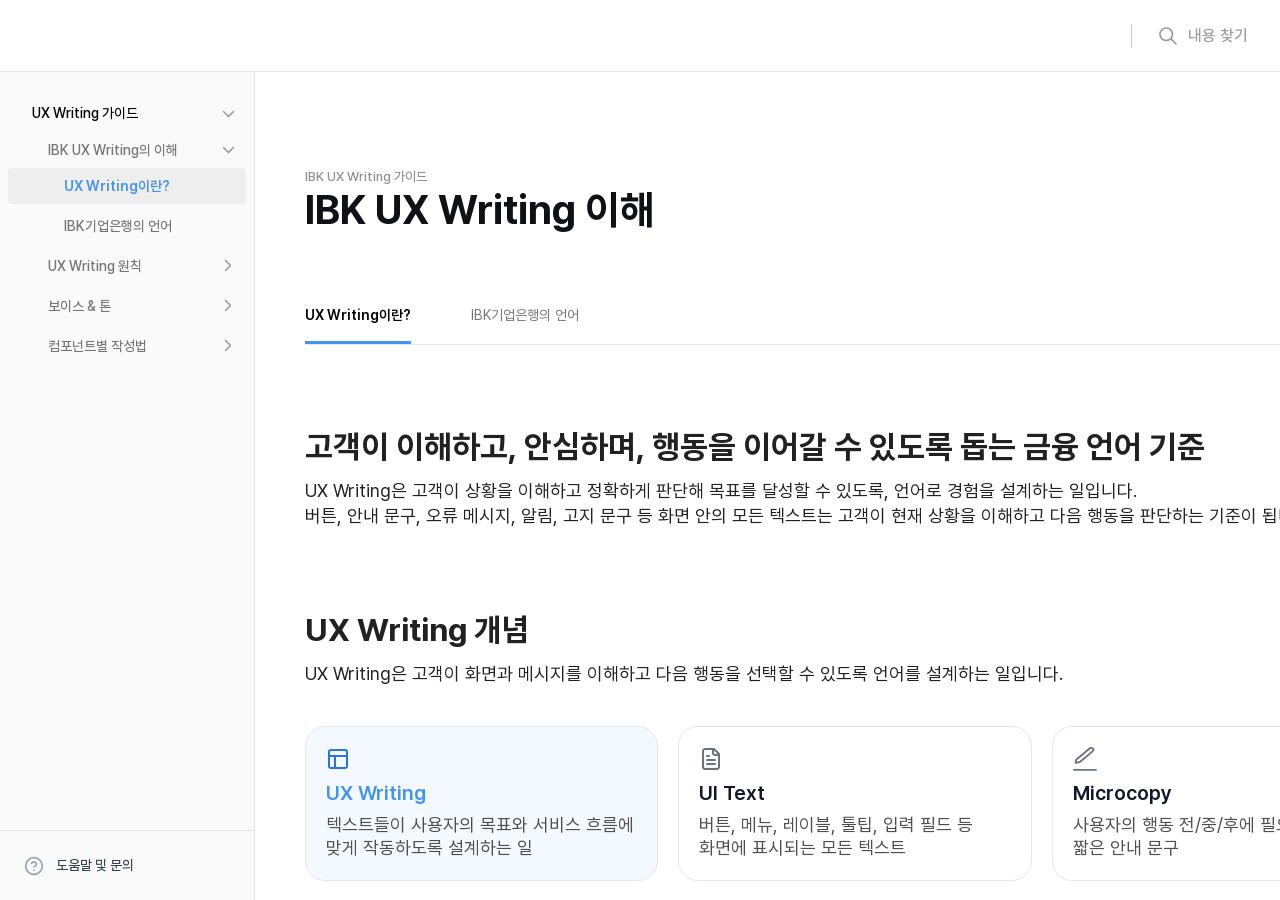
==== index.html @ 32c8128a "피드백 반영" ====
<!doctype html>
<html lang="ko">
  <head>
    <meta charset="UTF-8" />
    <meta name="viewport" content="width=device-width, initial-scale=1.0" />
    <title>IBK UX Writing 가이드 : IBK UX Writing 이해</title>
    <meta name="title" content="IBK UX Writing 가이드 : IBK UX Writing 이해" />
    <meta name="author" content="하이유엑스컨설팅(하이UX)" />
    <meta
      name="description"
      content="고객이 이해하고, 안심하며, 행동을 이어갈 수 있도록 돕는 금융 언어 기준"
    />
    <meta
      name="keyword"
      content="IBK, IBK기업은행, UX Writing, UX 라이팅, UX 컨설팅, 하이유엑스컨설팅, 하이UX컨설팅"
    />
    <meta name="format-detection" content="telephone=no" />
    <meta property="og:locale" content="ko_KR" />
    <meta property="og:type" content="website" />
    <meta property="og:author" content="하이유엑스컨설팅(하이UX)" />
    <meta
      property="og:title"
      content="IBK UX Writing 가이드 : IBK UX Writing 이해"
    />
    <meta
      property="og:site_name"
      content="IBK UX Writing 가이드 : IBK UX Writing 이해"
    />
    <meta
      property="og:description"
      content="고객이 이해하고, 안심하며, 행동을 이어갈 수 있도록 돕는 금융 언어 기준"
    />
    <meta name="twitter:card" content="summary" />
    <meta
      name="twitter:title"
      content="IBK UX Writing 가이드 : IBK UX Writing 이해"
    />
    <meta
      name="twitter:description"
      content="고객이 이해하고, 안심하며, 행동을 이어갈 수 있도록 돕는 금융 언어 기준"
    />
    <meta
      name="apple-mobile-web-app-title"
      content="IBK UX Writing 가이드 : IBK UX Writing 이해"
    />
    <meta
      name="application-name"
      content="IBK UX Writing 가이드 : IBK UX Writing 이해"
    />

    <link rel="stylesheet" type="text/css" href="./src/styles/css/style.css" />
  </head>
  <body>
    <div id="wrap" class="wrap">
      <!-- [HEADER] -->
      <header class="header">
        <div class="logo">
          <!-- <img src="./src/images/icon/logo.png" alt="IBK기업은행 로고" />  -->
        </div>
        <div class="search-box">
          <div class="input-box">
            <input type="text" />
          </div>
          <button type="button" class="search-btn">내용 찾기</button>
        </div>
      </header>
      <!-- // [HEADER] -->

      <!-- [CONTAINER] -->
      <main class="container">
        <!-- LNB -->
        <aside class="lnb" aria-label="사이트 내비게이션">
          <nav class="nav">
            <ul class="depth-1">
              <li class="on">
                <a href="#" class="ux-guide">UX Writing 가이드</a>
                <ul class="depth-2" style="display: block">
                  <li class="on">
                    <a href="./pages/concept.html" class="ux-concept"
                      >IBK UX Writing의 이해</a
                    >
                    <ul class="depth-3" style="display: block">
                      <li class="active">
                        <button
                          type="button"
                          data-tab-target="conceptPage_tabBtn_1"
                        >
                          UX Writing이란?
                        </button>
                      </li>
                      <li>
                        <button
                          type="button"
                          data-tab-target="conceptPage_tabBtn_2"
                        >
                          IBK기업은행의 언어
                        </button>
                      </li>
                    </ul>
                  </li>
                  <li>
                    <a href="./pages/rule.html" class="ux-rule"
                      >UX Writing 원칙</a
                    >
                    <ul class="depth-3">
                      <li>
                        <button
                          type="button"
                          data-tab-target="rulePage_tabBtn_1"
                        >
                          개요
                        </button>
                      </li>
                      <li>
                        <button
                          type="button"
                          data-tab-target="rulePage_tabBtn_2"
                        >
                          쉽게쓰기
                        </button>
                      </li>
                      <li>
                        <button
                          type="button"
                          data-tab-target="rulePage_tabBtn_3"
                        >
                          판단돕기
                        </button>
                      </li>
                      <li>
                        <button
                          type="button"
                          data-tab-target="rulePage_tabBtn_4"
                        >
                          안내하기
                        </button>
                      </li>
                      <li>
                        <button
                          type="button"
                          data-tab-target="rulePage_tabBtn_5"
                        >
                          맞춰 전달하기
                        </button>
                      </li>
                    </ul>
                  </li>
                  <li>
                    <a href="./pages/voice.html" class="voice">보이스 & 톤</a>
                    <ul class="depth-3">
                      <li>
                        <button
                          type="button"
                          data-tab-target="voicePage_tabBtn_1"
                        >
                          개요
                        </button>
                      </li>
                      <li>
                        <button
                          type="button"
                          data-tab-target="voicePage_tabBtn_2"
                        >
                          보이스
                        </button>
                      </li>
                      <li>
                        <button
                          type="button"
                          data-tab-target="voicePage_tabBtn_3"
                        >
                          톤
                        </button>
                      </li>
                      <li>
                        <button
                          type="button"
                          data-tab-target="voicePage_tabBtn_4"
                        >
                          톤 상세
                        </button>
                      </li>
                    </ul>
                  </li>
                  <li><a href="/" class="how-write">컴포넌트별 작성법</a></li>
                </ul>
              </li>
            </ul>
          </nav>
          <div class="help">
            <a href="/">도움말 및 문의</a>
          </div>
        </aside>
        <!-- // LNB -->
        <!-- CONTENTS -->
        <div class="content concept" aria-label="IBK UX Writing 이해 콘텐츠">
          <div class="page-title-box">
            <span class="sub-tit">IBK UX Writing 가이드</span>
            <h1 class="page-tit">IBK UX Writing 이해</h1>
          </div>
          <div class="page__tab">
            <div class="page__tab-list" role="tablist" aria-label="페이지 탭">
              <button
                type="button"
                class="tab-btn"
                role="tab"
                id="conceptPage_tabBtn_1"
                aria-controls="conceptPage_tabPanel_1"
                aria-selected="true"
              >
                UX Writing이란?
              </button>
              <button
                type="button"
                class="tab-btn"
                role="tab"
                id="conceptPage_tabBtn_2"
                aria-controls="conceptPage_tabPanel_2"
                aria-selected="false"
              >
                IBK기업은행의 언어
              </button>
            </div>
            <div class="page-tabs__cnt">
              <!-- TAB : IBK UX Writing 이해 -->
              <div
                class="page-tabs__panel"
                role="tabpanel"
                id="conceptPage_tabPanel_1"
                aria-labelledby="conceptPage_tabBtn_1"
                tabindex="0"
              >
                <div class="cnt-box">
                  <h2 class="cnt-tit">
                    고객이 이해하고, 안심하며, 행동을 이어갈 수 있도록 돕는 금융
                    언어 기준
                  </h2>
                  <p>
                    UX Writing은 고객이 상황을 이해하고 정확하게 판단해 목표를
                    달성할 수 있도록, 언어로 경험을 설계하는 일입니다. <br />
                    버튼, 안내 문구, 오류 메시지, 알림, 고지 문구 등 화면 안의
                    모든 텍스트는 고객이 현재 상황을 이해하고 다음 행동을
                    판단하는 기준이 됩니다.
                  </p>
                </div>
                <div class="cnt-box">
                  <h2 class="cnt-tit">UX Writing 개념</h2>
                  <p>
                    UX Writing은 고객이 화면과 메시지를 이해하고 다음 행동을
                    선택할 수 있도록 언어를 설계하는 일입니다.
                  </p>
                  <div class="concept__work">
                    <div class="grid border repeat-3 gap-20">
                      <div class="box ux">
                        <strong>UX Writing</strong>
                        <p>
                          텍스트들이 사용자의 목표와 서비스 흐름에 <br />맞게
                          작동하도록 설계하는 일
                        </p>
                      </div>
                      <div class="box ui">
                        <strong>UI Text</strong>
                        <p>
                          버튼, 메뉴, 레이블, 툴팁, 입력 필드 등 <br />화면에
                          표시되는 모든 텍스트
                        </p>
                      </div>
                      <div class="box micro">
                        <strong>Microcopy</strong>
                        <p>
                          사용자의 행동 전/중/후에 필요한 <br />짧은 안내 문구
                        </p>
                      </div>
                    </div>
                  </div>
                </div>
                <div class="cnt-box">
                  <h2 class="cnt-tit">해석과 행동을 바꾸는 문구</h2>
                  <p>
                    UX Writing은 사용자의 신뢰와 행동 결정, 만족도와 오류 경험에
                    영향을 미칩니다[1].
                  </p>
                  <div class="concept__effect">
                    <div class="grid repeat-4 gap-20">
                      <div class="box">
                        <strong>정보 확인</strong>
                        <p>필요한 정보가 먼저 보이는가</p>
                      </div>
                      <div class="box">
                        <strong>상황 이해</strong>
                        <p>현재 상황을 인지할 수 있는가</p>
                      </div>
                      <div class="box">
                        <strong>진행 판단</strong>
                        <p>이대로 진행해도 괜찮은가</p>
                      </div>
                      <div class="box">
                        <strong>행동 선택</strong>
                        <p>다음에 무엇을 해야 하는가</p>
                      </div>
                    </div>
                  </div>
                </div>
                <div class="cnt-box">
                  <h3 class="cnt-sub-tit">
                    전문 금융용어를 생활 용어로 변경해 사용자의 읽기 부담을 줄인
                    사례 [2]
                  </h3>
                  <div class="concept__case nt-1">
                    <div class="grid repeat-2">
                      <div class="box before">
                        <span>기존 문구</span>
                        <img
                          src="./src/images/img/concept_case_1-1.png"
                          alt="연금 솔루션의 목표를 선택해 주세요."
                        />
                      </div>
                      <div class="box after">
                        <span>개선 문구</span>
                        <img
                          src="./src/images/img/concept_case_1-2.png"
                          alt="연금 계좌로 어떤 목표를 준비하고 계신가요?"
                        />
                      </div>
                    </div>
                    <strong>
                      전문 금융용어에서 고객 중심의 생활 언어로 변경해 <br />
                      고객들의 읽기 부담을 줄임
                    </strong>
                    <p>*Raiffeisen 은행, 오스트리아</p>
                  </div>
                </div>
                <div class="cnt-box">
                  <h3 class="cnt-sub-tit">
                    소상공인 계좌개설 플로우 문구 개선 사례 [3]
                  </h3>
                  <div class="concept__case nt-2">
                    <div class="grid repeat-2">
                      <div class="box before">
                        <span>기존 문구</span>
                        <img
                          src="./src/images/img/concept_case_2-1.png"
                          alt="수익적 소유자를 추가하세요."
                        />
                      </div>
                      <div class="box after">
                        <span>개선 문구</span>
                        <img
                          src="./src/images/img/concept_case_2-2.png"
                          alt=" 사업의 다른 소유자 정보를 입력해 주세요."
                        />
                      </div>
                    </div>
                    <strong>
                      내부자 중심의 법률 용어를 고객 맥락의 설명형 문구로 개선해
                      <br />
                      이탈 지점을 해결하고, 계좌 개설 완료율 증가
                    </strong>
                    <p>*Capital One 은행, 미국</p>
                  </div>
                </div>
                <div class="cnt-box">
                  <h2 class="cnt-tit">좋은 UX Writing의 핵심 요소</h2>
                  <div class="concept__core">
                    <div class="grid repeat-2 gap-24 border">
                      <div class="box">
                        <strong>핵심 정보 우선</strong>
                        <p>
                          사용자가 오해 없이 이해할 수 있는 <br />
                          정보를 먼저 제공합니다. [3]
                        </p>
                      </div>
                      <div class="box">
                        <strong>고객 과업 중심</strong>
                        <p>
                          지금 무엇을 해야 하는지, 왜 해야 하는지, 다음에 <br />
                          어떤 일이 일어나는지 이해하도록 돕습니다[6].
                        </p>
                      </div>
                      <div class="box">
                        <strong>간결한 정보 구조</strong>
                        <p>
                          사용자가 빠르게 읽고 필요한 정보를 찾을 수 있도록
                          <br />
                          문장과 구조를 간결하게 정리합니다[5].
                        </p>
                      </div>
                      <div class="box">
                        <strong>일관된 기준으로 운영</strong>
                        <p>
                          같은 의미는 같은 표현으로 쓰고, 서비스 전반에서 <br />
                          동일한 용어와 문장 패턴을 유지합니다[7].
                        </p>
                      </div>
                    </div>
                  </div>
                </div>
                <div class="cnt-box">
                  <h2 class="cnt-tit">
                    디지털 금융 서비스에 UX Writing이 필요한 이유
                  </h2>
                  <div class="concept__why">
                    <div class="grid repeat-2 gap-24 border">
                      <div class="box nt-1">
                        <strong>고객 신뢰 강화</strong>
                        <p>
                          금액, 조건, 제한, 결과를 오해 없이 전달해 <br />
                          금융 거래의 불안을 줄입니다.
                        </p>
                      </div>
                      <div class="box nt-2">
                        <strong>서비스 일관성 확보</strong>
                        <p>
                          앱, 웹, 알림톡, SMS/LMS 등 채널이 달라도 <br />
                          같은 기준으로 안내합니다.
                        </p>
                      </div>
                      <div class="box nt-3">
                        <strong>실무 적용성 향상</strong>
                        <p>
                          기획자, 디자이너, 검수자가 같은 기준으로 <br />
                          문구를 작성하고 판단할 수 있게 합니다.
                        </p>
                      </div>
                      <div class="box nt-4">
                        <strong>운영 효율 개선</strong>
                        <p>
                          예문, 용어집, 체크리스트를 통해 <br />
                          반복되는 문구 작성과 검수 시간을 줄입니다.
                        </p>
                      </div>
                    </div>
                  </div>
                </div>
                <div class="cnt-box">
                  <h2 class="cnt-tit">
                    좋은 UX Writing을 위한 4가지 공통 작성 기준
                  </h2>
                  <div class="concept__standard">
                    <div class="common-table">
                      <table>
                        <colgroup>
                          <col style="width: 200px" />
                        </colgroup>
                        <thead>
                          <tr>
                            <th>작성 기준</th>
                            <th>내용</th>
                          </tr>
                        </thead>
                        <tbody>
                          <tr>
                            <td>
                              정확하게
                              <span>Clear</span>
                            </td>
                            <td>
                              <p>
                                사용자가 오해 없이 이해할 수 있도록 필요한
                                정보를 정확하게 제공하고, 핵심 내용을 먼저
                                안내합니다.
                              </p>
                              <div class="grid repeat-2">
                                <div class="box cnt-q">
                                  <p>점검 질문</p>
                                  <span
                                    >이 문구를 처음 보는 고객도 오해 없이 이해할
                                    수 있나요?</span
                                  >
                                </div>
                                <div class="box cnt-a">
                                  <p>확인 기준</p>
                                  <span
                                    >핵심 정보(금액·기한·조건)가 앞에 있는지,
                                    용어가 고객 언어인지 확인</span
                                  >
                                </div>
                              </div>
                            </td>
                          </tr>
                          <tr>
                            <td>
                              간결하게
                              <span>Concise</span>
                            </td>
                            <td>
                              <p>핵심만 남기고, 불필요한 말은 제거합니다.</p>
                              <div class="grid repeat-2">
                                <div class="box cnt-q">
                                  <p>점검 질문</p>
                                  <span
                                    >불필요한 수식어나 중복 표현 없이 핵심만
                                    담겨 있나요?</span
                                  >
                                </div>
                                <div class="box cnt-a">
                                  <p>확인 기준</p>
                                  <span
                                    >문장을 반으로 줄여도 의미가 유지되는지, 한
                                    문장에 한 가지 정보만 있는지 확인</span
                                  >
                                </div>
                              </div>
                            </td>
                          </tr>
                          <tr>
                            <td>
                              일관되게
                              <span>Consistent</span>
                            </td>
                            <td>
                              <p>
                                같은 의미는 같은 표현으로 표기해 서비스 전체에서
                                동일한 기준과 언어를 사용합니다.
                              </p>
                              <div class="grid repeat-2">
                                <div class="box cnt-q">
                                  <p>점검 질문</p>
                                  <span
                                    >다른 화면에서 같은 개념을 다른 단어로
                                    표현하고 있지는 않나요?</span
                                  >
                                </div>
                                <div class="box cnt-a">
                                  <p>확인 기준</p>
                                  <span
                                    >버튼명, 메뉴명, 상태명이 가이드 용어집과
                                    일치하는지, 종결어미가 통일되었는지
                                    확인</span
                                  >
                                </div>
                              </div>
                            </td>
                          </tr>
                          <tr>
                            <td>
                              사용자 친화적으로
                              <span>User-friendly</span>
                            </td>
                            <td>
                              <p>
                                전문 용어 대신 고객의 언어를 사용해, 어렵고 낯선
                                표현을 쉽고 익숙하게 바꿉니다.
                              </p>
                              <div class="grid repeat-2">
                                <div class="box cnt-q">
                                  <p>점검 질문</p>
                                  <span
                                    >금융 전문용어를 고객이 일상에서 쓰는 말로
                                    바꿀 수 있나요?</span
                                  >
                                </div>
                                <div class="box cnt-a">
                                  <p>확인 기준</p>
                                  <span
                                    >전문용어·법적 표현에 쉬운 풀이가
                                    병기되었는지, 고객 입장의 언어인지
                                    확인</span
                                  >
                                </div>
                              </div>
                            </td>
                          </tr>
                        </tbody>
                      </table>
                    </div>
                  </div>
                </div>

                <div class="reference-box">
                  <ol>
                    <li>
                      [1] Tversky, A., & Kahneman, D. (1981). The framing of
                      decisions and the psychology of choice. Science,
                      211(4481), 453–458.
                      <a
                        href="https://doi.org/10.1126/science.7455683"
                        target="_blank"
                        >https://doi.org/10.1126/science.7455683</a
                      >
                    </li>
                    <li>
                      [2] Pieracci, C. (2021, November 4). UX writing at work –
                      a case study. Liip.
                      <a
                        href="https://www.liip.ch/en/blog/ux-writing-at-work-a-case-study"
                        target="_blank"
                        >https://www.liip.ch/en/blog/ux-writing-at-work-a-case-study</a
                      >
                    </li>
                    <li>
                      [3] Walsh, S. Z. (2016, November). Design the
                      conversation: A case study on making a digital banking
                      experience clear and human [Slide deck]. SlideShare.
                      <a
                        href="https:/www.slideshare.net/slideshow/design-the-conversation-a-case-study-on-making-digital-banking-clear-and-human/68270533"
                        target="_blank"
                        >https:/www.slideshare.net/slideshow/design-the-conversation-a-case-study-on-making-digital-banking-clear-and-human/68270533</a
                      >
                    </li>
                    <li>
                      [4] U.S. Securities and Exchange Commission. (1998). A
                      plain English handbook: How to create clear SEC disclosure
                      documents. Office of Investor Education and Assistance.
                      <a
                        href="https://www.sec.gov/pdf/handbook.pdf"
                        target="_blank"
                        >https://www.sec.gov/pdf/handbook.pdf</a
                      >
                    </li>
                    <li>
                      [5] Nielsen, J. (2006, April 16). F-shaped pattern for
                      reading web content. Nielsen Norman Group.
                      <a
                        href="https://www.nngroup.com/articles/f-shaped-pattern-reading-web-content-discovered/"
                        target="_blank"
                        >https://www.nngroup.com/articles/f-shaped-pattern-reading-web-content-discovered/</a
                      >
                    </li>
                    <li>
                      [6] Nielsen, J. (1994, April 24). 10 usability heuristics
                      for user interface design. Nielsen Norman Group.
                      <a
                        href="https://www.nngroup.com/articles/ten-usability-heuristics/"
                        target="_blank"
                        >https://www.nngroup.com/articles/ten-usability-heuristics/</a
                      >
                    </li>
                    <li>
                      [7] Shneiderman, B., Plaisant, C., Cohen, M., Jacobs, S.,
                      Elmqvist, N., & Diakopoulos, N. (2016). Designing the user
                      interface: Strategies for effective human-computer
                      interaction (6th ed.). Pearson.
                    </li>
                  </ol>
                </div>
              </div>
              <!-- // TAB : IBK UX Writing 이해 -->
              <!-- TAB : IBK기업은행의 언어 -->
              <div
                class="page-tabs__panel"
                role="tabpanel"
                id="conceptPage_tabPanel_2"
                aria-labelledby="conceptPage_tabBtn_2"
                tabindex="-1"
                hidden
              >
                <div class="cnt-box">
                  <h2 class="cnt-tit">
                    IBK기업은행의 핵심가치와 UX 철학을 담아 <br />
                    고객의 금융 행동을 책임감 있게 돕는 언어
                  </h2>
                  <p class="mt-16">
                    IBK기업은행의 UX Writing은 ‘고객과 함께’라는 핵심가치와
                    신뢰, 책임의 가치를 고객의 디지털 금융 경험 속에 구현하는
                    원칙입니다. <br />
                    고객에게 익숙한 사용 흐름은 존중하고, 복잡한 금융 정보는
                    정확하고 이해하기 쉽게 정리하며, 예측 가능한 안내를
                    제공합니다.
                    <br /><br />
                    IBK기업은행의 언어는 고객이
                    <b
                      >금융 정보를 쉽게 이해하고, 상황에 맞게 판단하며, 다음
                      행동을 명확히 알 수 있도록 돕는</b
                    >
                    기준이 되어야 합니다.
                  </p>
                  <div class="concept__ibk-visual">
                    <div class="img">
                      <img
                        src="./src/images/img/concept_visual.png"
                        alt="IBK기업은행 UX Writing"
                      />
                    </div>
                    <div class="table">
                      <table>
                        <colgroup>
                          <col style="width: 235px" />
                        </colgroup>
                        <tbody>
                          <tr>
                            <th>쉽게 이해되는 금융 정보</th>
                            <td>
                              <strong
                                >금융 정보를 고객이 이해할 수 있는 형태로
                                바꿉니다.</strong
                              >
                              <p>
                                내부 용어와 업무 기준을 그대로 전달하지 않고,
                                고객의 실제 이용 흐름에 맞춰 이해하기 쉽게
                                정리합니다.
                              </p>
                            </td>
                          </tr>
                          <tr>
                            <th>상황에 맞는 판단 지원</th>
                            <td>
                              <strong
                                >고객이 자신의 상황에 맞게 판단할 수 있도록
                                돕습니다.</strong
                              >
                              <p>
                                고객의 상황과 과업의 중요도에 따라 필요한 정보를
                                먼저 제공하고, 고객에게 미치는 영향을 분명히
                                제공해 판단을 돕습니다.
                              </p>
                            </td>
                          </tr>
                          <tr>
                            <th>명확한 다음 행동 안내</th>
                            <td>
                              <strong
                                >고객이 다음에 무엇을 해야 하는지 바로 알 수
                                있게 합니다.</strong
                              >
                              <p>
                                현재 상태, 처리 결과, 다음 행동을 명확히
                                안내합니다. 오류 상황에서도 고객이 과업을 이어갈
                                수 있도록 이유와 대안을 함께 제시합니다.
                              </p>
                            </td>
                          </tr>
                        </tbody>
                      </table>
                    </div>
                  </div>
                </div>
                <div class="cnt-box">
                  <h2 class="cnt-tit">IBK UX Writing 기준 체계</h2>
                  <p>
                    IBK 브랜드 가치와 운영 및 현황 데이터를 종합해 사용 경험을
                    분석하고 IBK UX 철학에 기반해 Writing 원칙, 보이스, 톤을
                    도출했습니다.
                  </p>
                  <div class="concept__ibk-system">
                    <div class="circle">
                      <div class="box">
                        <strong>혁신</strong>
                        <p>새로운 가치와 경험</p>
                      </div>
                      <div class="box">
                        <strong>존중</strong>
                        <p>기존 사용성 존중</p>
                      </div>
                      <div class="box">
                        <strong>신뢰</strong>
                        <p>믿을 수 있는 경험</p>
                      </div>
                      <div class="box">
                        <strong>고객중심</strong>
                        <p>고객 요구 우선</p>
                      </div>
                      <div class="box">
                        <strong>일관성</strong>
                        <p>예측 가능한 경험</p>
                      </div>
                    </div>
                    <div class="blue-num-list">
                      <ol>
                        <li>
                          <strong>혁신</strong>
                          <p>
                            고객의 언어 습관 변화와 사회문화 트렌드를 기반으로
                            최적화된 언어 가이드를 제공합니다.
                          </p>
                        </li>
                        <li>
                          <strong>존중</strong>
                          <p>
                            기존 사용 흐름과 용어를 무리하게 바꾸지 않고, 필요한
                            부분만 명확하게 개선합니다.
                          </p>
                        </li>
                        <li>
                          <strong>신뢰</strong>
                          <p>
                            조건, 결과, 유의사항을 정확하게 전달해 금융 업무의
                            불안을 줄이고 믿을 수 있는 서비스를 제공합니다.
                          </p>
                        </li>
                        <li>
                          <strong>고객중심</strong>
                          <p>
                            내부 기준보다 고객의 입장에 맞춰 과업과 이해 순서를
                            고려해 핵심 정보를 먼저 배치합니다.
                          </p>
                        </li>
                        <li>
                          <strong>일관성</strong>
                          <p>
                            같은 의미는 같은 표현으로 쓰고, 화면과 채널이 달라도
                            동일한 구조로 안내하여 일관적이고 안정적인 경험을
                            제공합니다.
                          </p>
                        </li>
                      </ol>
                    </div>
                  </div>
                </div>
                <div class="cnt-box">
                  <h2 class="cnt-tit">고객 경험 기반의 원칙 세분화</h2>
                  <p>
                    고객이 금융 서비스를 이용할 때 겪는 이해, 판단, 행동, 맥락의
                    흐름을 기준으로 UX Writing 원칙을 4가지로 정리했습니다.
                  </p>
                  <div class="concept__ibk-rule">
                    <div class="grid repeat-4 gap-16">
                      <div class="box">
                        <div class="top">
                          <h3>01 이해</h3>
                          <p>
                            어려운 금융 정보는 쉽게, 같은 의미는 일관되게
                            전달합니다.
                          </p>
                        </div>
                        <div class="bottom">
                          <strong class="step-tit">
                            <span>원칙1.</span>
                            쉽고 일관되게 쓰기
                          </strong>
                          <div class="voicetone">
                            <div class="voice">
                              <span>보이스</span>
                              <div class="flex-row">
                                <p>책임있는</p>
                              </div>
                            </div>
                            <div class="tone">
                              <span>톤</span>
                              <div class="flex-row">
                                <p>믿음직한</p>
                                <p>유용한</p>
                              </div>
                            </div>
                          </div>
                        </div>
                      </div>
                      <div class="box">
                        <div class="top">
                          <h3>02 판단</h3>
                          <p>
                            선택에 필요한 조건과 영향을 먼저 확인해야 합니다.
                          </p>
                        </div>
                        <div class="bottom">
                          <strong class="step-tit">
                            <span>원칙2.</span>
                            판단을 돕는 정보 제공하기
                          </strong>
                          <div class="voicetone">
                            <div class="voice">
                              <span>보이스</span>
                              <div class="flex-row">
                                <p>책임있는</p>
                                <p>함께하는</p>
                              </div>
                            </div>
                            <div class="tone">
                              <span>톤</span>
                              <div class="flex-row">
                                <p>믿음직한</p>
                                <p>유용한</p>
                              </div>
                            </div>
                          </div>
                        </div>
                      </div>
                      <div class="box">
                        <div class="top">
                          <h3>03 행동</h3>
                          <p>
                            현재 상태와 문제를 파악하고, 다음 행동으로 이어가게
                            합니다.
                          </p>
                        </div>
                        <div class="bottom">
                          <strong class="step-tit">
                            <span>원칙3.</span>
                            명확히 안내하기
                          </strong>
                          <div class="voicetone">
                            <div class="voice">
                              <span>보이스</span>
                              <div class="flex-row">
                                <p>함께하는</p>
                                <p>배려하는</p>
                              </div>
                            </div>
                            <div class="tone">
                              <span>톤</span>
                              <div class="flex-row">
                                <p>명료한</p>
                                <p>친절한</p>
                                <p>믿음직한</p>
                              </div>
                            </div>
                          </div>
                        </div>
                      </div>
                      <div class="box">
                        <div class="top">
                          <h3>04 맥락</h3>
                          <p>고객과 상황에 맞게 정보량과 표현을 조절합니다.</p>
                        </div>
                        <div class="bottom">
                          <strong class="step-tit">
                            <span>원칙4.</span>
                            상황에 맞게 전달하기
                          </strong>
                          <div class="voicetone">
                            <div class="voice">
                              <span>보이스</span>
                              <div class="flex-row">
                                <p>책임있는</p>
                                <p>함께하는</p>
                              </div>
                            </div>
                            <div class="tone">
                              <span>톤</span>
                              <div class="flex-row">
                                <p>명료한</p>
                                <p>유용한</p>
                              </div>
                            </div>
                          </div>
                        </div>
                      </div>
                    </div>
                  </div>
                </div>
              </div>
              <!-- // TAB : IBK기업은행의 언어 -->
            </div>
          </div>
        </div>
        <!-- // CONTENTS -->
      </main>
      <!-- // [CONTAINER] -->
    </div>

    <script src="./src/js/main.js"></script>
  </body>
</html>
---- src/styles/css/style.css ----
.m--20 {
  margin: -20px !important;
}

.ml--20 {
  margin-left: -20px !important;
}

.mr--20 {
  margin-right: -20px !important;
}

.mt--20 {
  margin-top: -20px !important;
}

.mb--20 {
  margin-bottom: -20px !important;
}

.p--20 {
  padding: -20px;
}

.pl--20 {
  padding-left: -20px !important;
}

.pr--20 {
  padding-right: -20px !important;
}

.pt--20 {
  padding-top: -20px !important;
}

.gap--20 {
  gap: -20px !important;
}

.m-0 {
  margin: 0px !important;
}

.ml-0 {
  margin-left: 0px !important;
}

.mr-0 {
  margin-right: 0px !important;
}

.mt-0 {
  margin-top: 0px !important;
}

.mb-0 {
  margin-bottom: 0px !important;
}

.p-0 {
  padding: 0px;
}

.pl-0 {
  padding-left: 0px !important;
}

.pr-0 {
  padding-right: 0px !important;
}

.pt-0 {
  padding-top: 0px !important;
}

.gap-0 {
  gap: 0px !important;
}

.m-4 {
  margin: 4px !important;
}

.ml-4 {
  margin-left: 4px !important;
}

.mr-4 {
  margin-right: 4px !important;
}

.mt-4 {
  margin-top: 4px !important;
}

.mb-4 {
  margin-bottom: 4px !important;
}

.p-4 {
  padding: 4px;
}

.pl-4 {
  padding-left: 4px !important;
}

.pr-4 {
  padding-right: 4px !important;
}

.pt-4 {
  padding-top: 4px !important;
}

.gap-4 {
  gap: 4px !important;
}

.m-8 {
  margin: 8px !important;
}

.ml-8 {
  margin-left: 8px !important;
}

.mr-8 {
  margin-right: 8px !important;
}

.mt-8 {
  margin-top: 8px !important;
}

.mb-8 {
  margin-bottom: 8px !important;
}

.p-8 {
  padding: 8px;
}

.pl-8 {
  padding-left: 8px !important;
}

.pr-8 {
  padding-right: 8px !important;
}

.pt-8 {
  padding-top: 8px !important;
}

.gap-8 {
  gap: 8px !important;
}

.m-12 {
  margin: 12px !important;
}

.ml-12 {
  margin-left: 12px !important;
}

.mr-12 {
  margin-right: 12px !important;
}

.mt-12 {
  margin-top: 12px !important;
}

.mb-12 {
  margin-bottom: 12px !important;
}

.p-12 {
  padding: 12px;
}

.pl-12 {
  padding-left: 12px !important;
}

.pr-12 {
  padding-right: 12px !important;
}

.pt-12 {
  padding-top: 12px !important;
}

.gap-12 {
  gap: 12px !important;
}

.m-16 {
  margin: 16px !important;
}

.ml-16 {
  margin-left: 16px !important;
}

.mr-16 {
  margin-right: 16px !important;
}

.mt-16 {
  margin-top: 16px !important;
}

.mb-16 {
  margin-bottom: 16px !important;
}

.p-16 {
  padding: 16px;
}

.pl-16 {
  padding-left: 16px !important;
}

.pr-16 {
  padding-right: 16px !important;
}

.pt-16 {
  padding-top: 16px !important;
}

.gap-16 {
  gap: 16px !important;
}

.m-20 {
  margin: 20px !important;
}

.ml-20 {
  margin-left: 20px !important;
}

.mr-20 {
  margin-right: 20px !important;
}

.mt-20 {
  margin-top: 20px !important;
}

.mb-20 {
  margin-bottom: 20px !important;
}

.p-20 {
  padding: 20px;
}

.pl-20 {
  padding-left: 20px !important;
}

.pr-20 {
  padding-right: 20px !important;
}

.pt-20 {
  padding-top: 20px !important;
}

.gap-20 {
  gap: 20px !important;
}

.m-24 {
  margin: 24px !important;
}

.ml-24 {
  margin-left: 24px !important;
}

.mr-24 {
  margin-right: 24px !important;
}

.mt-24 {
  margin-top: 24px !important;
}

.mb-24 {
  margin-bottom: 24px !important;
}

.p-24 {
  padding: 24px;
}

.pl-24 {
  padding-left: 24px !important;
}

.pr-24 {
  padding-right: 24px !important;
}

.pt-24 {
  padding-top: 24px !important;
}

.gap-24 {
  gap: 24px !important;
}

.m-28 {
  margin: 28px !important;
}

.ml-28 {
  margin-left: 28px !important;
}

.mr-28 {
  margin-right: 28px !important;
}

.mt-28 {
  margin-top: 28px !important;
}

.mb-28 {
  margin-bottom: 28px !important;
}

.p-28 {
  padding: 28px;
}

.pl-28 {
  padding-left: 28px !important;
}

.pr-28 {
  padding-right: 28px !important;
}

.pt-28 {
  padding-top: 28px !important;
}

.gap-28 {
  gap: 28px !important;
}

.m-32 {
  margin: 32px !important;
}

.ml-32 {
  margin-left: 32px !important;
}

.mr-32 {
  margin-right: 32px !important;
}

.mt-32 {
  margin-top: 32px !important;
}

.mb-32 {
  margin-bottom: 32px !important;
}

.p-32 {
  padding: 32px;
}

.pl-32 {
  padding-left: 32px !important;
}

.pr-32 {
  padding-right: 32px !important;
}

.pt-32 {
  padding-top: 32px !important;
}

.gap-32 {
  gap: 32px !important;
}

.m-36 {
  margin: 36px !important;
}

.ml-36 {
  margin-left: 36px !important;
}

.mr-36 {
  margin-right: 36px !important;
}

.mt-36 {
  margin-top: 36px !important;
}

.mb-36 {
  margin-bottom: 36px !important;
}

.p-36 {
  padding: 36px;
}

.pl-36 {
  padding-left: 36px !important;
}

.pr-36 {
  padding-right: 36px !important;
}

.pt-36 {
  padding-top: 36px !important;
}

.gap-36 {
  gap: 36px !important;
}

.m-40 {
  margin: 40px !important;
}

.ml-40 {
  margin-left: 40px !important;
}

.mr-40 {
  margin-right: 40px !important;
}

.mt-40 {
  margin-top: 40px !important;
}

.mb-40 {
  margin-bottom: 40px !important;
}

.p-40 {
  padding: 40px;
}

.pl-40 {
  padding-left: 40px !important;
}

.pr-40 {
  padding-right: 40px !important;
}

.pt-40 {
  padding-top: 40px !important;
}

.gap-40 {
  gap: 40px !important;
}

.m-44 {
  margin: 44px !important;
}

.ml-44 {
  margin-left: 44px !important;
}

.mr-44 {
  margin-right: 44px !important;
}

.mt-44 {
  margin-top: 44px !important;
}

.mb-44 {
  margin-bottom: 44px !important;
}

.p-44 {
  padding: 44px;
}

.pl-44 {
  padding-left: 44px !important;
}

.pr-44 {
  padding-right: 44px !important;
}

.pt-44 {
  padding-top: 44px !important;
}

.gap-44 {
  gap: 44px !important;
}

.m-48 {
  margin: 48px !important;
}

.ml-48 {
  margin-left: 48px !important;
}

.mr-48 {
  margin-right: 48px !important;
}

.mt-48 {
  margin-top: 48px !important;
}

.mb-48 {
  margin-bottom: 48px !important;
}

.p-48 {
  padding: 48px;
}

.pl-48 {
  padding-left: 48px !important;
}

.pr-48 {
  padding-right: 48px !important;
}

.pt-48 {
  padding-top: 48px !important;
}

.gap-48 {
  gap: 48px !important;
}

.m-52 {
  margin: 52px !important;
}

.ml-52 {
  margin-left: 52px !important;
}

.mr-52 {
  margin-right: 52px !important;
}

.mt-52 {
  margin-top: 52px !important;
}

.mb-52 {
  margin-bottom: 52px !important;
}

.p-52 {
  padding: 52px;
}

.pl-52 {
  padding-left: 52px !important;
}

.pr-52 {
  padding-right: 52px !important;
}

.pt-52 {
  padding-top: 52px !important;
}

.gap-52 {
  gap: 52px !important;
}

.m-56 {
  margin: 56px !important;
}

.ml-56 {
  margin-left: 56px !important;
}

.mr-56 {
  margin-right: 56px !important;
}

.mt-56 {
  margin-top: 56px !important;
}

.mb-56 {
  margin-bottom: 56px !important;
}

.p-56 {
  padding: 56px;
}

.pl-56 {
  padding-left: 56px !important;
}

.pr-56 {
  padding-right: 56px !important;
}

.pt-56 {
  padding-top: 56px !important;
}

.gap-56 {
  gap: 56px !important;
}

.m-60 {
  margin: 60px !important;
}

.ml-60 {
  margin-left: 60px !important;
}

.mr-60 {
  margin-right: 60px !important;
}

.mt-60 {
  margin-top: 60px !important;
}

.mb-60 {
  margin-bottom: 60px !important;
}

.p-60 {
  padding: 60px;
}

.pl-60 {
  padding-left: 60px !important;
}

.pr-60 {
  padding-right: 60px !important;
}

.pt-60 {
  padding-top: 60px !important;
}

.gap-60 {
  gap: 60px !important;
}

.m-80 {
  margin: 80px !important;
}

.ml-80 {
  margin-left: 80px !important;
}

.mr-80 {
  margin-right: 80px !important;
}

.mt-80 {
  margin-top: 80px !important;
}

.mb-80 {
  margin-bottom: 80px !important;
}

.p-80 {
  padding: 80px;
}

.pl-80 {
  padding-left: 80px !important;
}

.pr-80 {
  padding-right: 80px !important;
}

.pt-80 {
  padding-top: 80px !important;
}

.gap-80 {
  gap: 80px !important;
}

.m-100 {
  margin: 100px !important;
}

.ml-100 {
  margin-left: 100px !important;
}

.mr-100 {
  margin-right: 100px !important;
}

.mt-100 {
  margin-top: 100px !important;
}

.mb-100 {
  margin-bottom: 100px !important;
}

.p-100 {
  padding: 100px;
}

.pl-100 {
  padding-left: 100px !important;
}

.pr-100 {
  padding-right: 100px !important;
}

.pt-100 {
  padding-top: 100px !important;
}

.gap-100 {
  gap: 100px !important;
}

.m-120 {
  margin: 120px !important;
}

.ml-120 {
  margin-left: 120px !important;
}

.mr-120 {
  margin-right: 120px !important;
}

.mt-120 {
  margin-top: 120px !important;
}

.mb-120 {
  margin-bottom: 120px !important;
}

.p-120 {
  padding: 120px;
}

.pl-120 {
  padding-left: 120px !important;
}

.pr-120 {
  padding-right: 120px !important;
}

.pt-120 {
  padding-top: 120px !important;
}

.gap-120 {
  gap: 120px !important;
}

@font-face {
  font-family: "Pretendard";
  src: url("../../fonts/Pretendard-Thin.woff2") format("woff2"), url("../../fonts/Pretendard-Thin.woff") format("woff");
  font-weight: 100;
  font-display: swap;
}
@font-face {
  font-family: "Pretendard";
  src: url("../../fonts/Pretendard-ExtraLight.woff2") format("woff2"), url("../../fonts/Pretendard-ExtraLight.woff") format("woff");
  font-weight: 200;
  font-display: swap;
}
@font-face {
  font-family: "Pretendard";
  src: url("../../fonts/Pretendard-Light.woff2") format("woff2"), url("../../fonts/Pretendard-Light.woff") format("woff");
  font-weight: 300;
  font-display: swap;
}
@font-face {
  font-family: "Pretendard";
  src: url("../../fonts/Pretendard-Regular.woff2") format("woff2"), url("../../fonts/Pretendard-Regular.woff") format("woff");
  font-weight: 400;
  font-display: swap;
}
@font-face {
  font-family: "Pretendard";
  src: url("../../fonts/Pretendard-Medium.woff2") format("woff2"), url("../../fonts/Pretendard-Medium.woff") format("woff");
  font-weight: 500;
  font-display: swap;
}
@font-face {
  font-family: "Pretendard";
  src: url("../../fonts/Pretendard-SemiBold.woff2") format("woff2"), url("../../fonts/Pretendard-SemiBold.woff") format("woff");
  font-weight: 600;
  font-display: swap;
}
@font-face {
  font-family: "Pretendard";
  src: url("../../fonts/Pretendard-Bold.woff2") format("woff2"), url("../../fonts/Pretendard-Bold.woff") format("woff");
  font-weight: 700;
  font-display: swap;
}
@font-face {
  font-family: "Pretendard";
  src: url("../../fonts/Pretendard-ExtraBold.woff2") format("woff2"), url("../../fonts/Pretendard-ExtraBold.woff") format("woff");
  font-weight: 800;
  font-display: swap;
}
@font-face {
  font-family: "Pretendard";
  src: url("../../fonts/Pretendard-Black.woff2") format("woff2"), url("../../fonts/Pretendard-Black.woff") format("woff");
  font-weight: 900;
  font-display: swap;
}
@font-face {
  font-family: "Inter";
  src: url("../../fonts/Inter_18pt-Bold.ttf") format("truetype");
  font-weight: 700;
  font-display: swap;
}
.flex-row {
  display: flex;
  flex-direction: row;
  align-items: center;
  justify-content: flex-start;
  gap: 0;
}
.flex-row.sb {
  justify-content: space-between;
}
.flex-row.wrap {
  flex-wrap: wrap;
}

.flex-col {
  display: flex;
  flex-direction: column;
  align-items: flex-start;
  justify-content: flex-start;
  gap: 0;
}

*,
*::before,
*::after {
  margin: 0;
  padding: 0;
  box-sizing: border-box;
}

html {
  -moz-text-size-adjust: none;
  -webkit-text-size-adjust: none;
  text-size-adjust: none;
  font-size: 62.5%;
}

html, body {
  width: 100%;
  height: 100%;
}

body {
  position: relative;
  font-family: "Pretendard";
  font-size: 14px;
  font-weight: 400;
  line-height: 1.2;
  word-break: keep-all;
  font-variant-numeric: tabular-nums;
}

article, aside, details, figcaption, figure, footer, header, hgroup, menu, nav, section {
  display: block;
}

ol, ul {
  list-style: none;
}

img {
  border: 0;
  display: block;
  width: 100%;
  max-width: 100%;
  object-fit: contain;
}

button, a {
  font-family: "Pretendard";
  color: inherit;
  cursor: pointer;
  text-decoration: none;
  border: none;
  background-color: transparent;
  -webkit-tap-highlight-color: rgba(0, 0, 0, 0);
}

button {
  color: inherit;
  line-height: 1;
  display: flex;
  align-items: center;
  justify-content: center;
  appearance: none;
  -webkit-appearance: none;
  -moz-appearance: none;
}

table {
  border-collapse: collapse;
  border-spacing: 0;
}

.hidden {
  display: none;
  opacity: 0;
  width: 0;
  height: 0;
  overflow: hidden;
}

label {
  display: block;
  cursor: pointer;
  -webkit-tap-highlight-color: rgba(0, 0, 0, 0);
}

iframe {
  border: 0;
  height: 100%;
}

.wrap {
  width: 100%;
  position: relative;
}
.wrap .header {
  width: 100%;
  height: 72px;
  position: relative;
  display: flex;
  flex-direction: row;
  align-items: center;
  justify-content: space-between;
  gap: 40px;
  padding-inline: 32px;
  border-bottom: 1px solid rgba(0, 0, 38, 0.1);
}
.wrap .header .logo {
  width: 183px;
  height: 48px;
}
.wrap .header .logo img {
  width: 100%;
  height: 100%;
  object-fit: contain;
}
.wrap .header .search-box {
  display: flex;
  flex-direction: row;
  align-items: center;
  justify-content: flex-start;
  gap: 48px;
}
.wrap .header .search-box .input-box {
  width: 200px;
  height: 40px;
  position: relative;
}
.wrap .header .search-box .input-box input {
  width: 100%;
  height: 100%;
  border: none;
  outline: none;
  background-color: transparent;
  padding-inline: 12px;
}
.wrap .header .search-box .input-box::after {
  content: "";
  width: 1px;
  height: 24px;
  background-color: #c5c8d3;
  position: absolute;
  top: 50%;
  transform: translateY(-50%);
  right: -24px;
}
.wrap .header .search-box .search-btn {
  position: relative;
  padding-left: 32px;
  font-size: 16px;
  font-weight: 500;
  line-height: 1;
  color: #9c9c9c;
}
.wrap .header .search-box .search-btn::before {
  content: "";
  width: 24px;
  height: 24px;
  position: absolute;
  top: 50%;
  transform: translateY(-50%);
  left: 0;
  background-size: contain !important;
  background-position: center !important;
  background-repeat: no-repeat !important;
  background-image: url("data:image/svg+xml,%3Csvg xmlns='http://www.w3.org/2000/svg' width='24' height='24' viewBox='0 0 24 24' fill='none'%3E%3Cpath d='M20 20L14.6667 14.6667M4 10.2222C4 11.0393 4.16094 11.8484 4.47364 12.6034C4.78633 13.3583 5.24466 14.0442 5.82245 14.622C6.40023 15.1998 7.08617 15.6581 7.84108 15.9708C8.596 16.2835 9.40511 16.4444 10.2222 16.4444C11.0393 16.4444 11.8484 16.2835 12.6034 15.9708C13.3583 15.6581 14.0442 15.1998 14.622 14.622C15.1998 14.0442 15.6581 13.3583 15.9708 12.6034C16.2835 11.8484 16.4444 11.0393 16.4444 10.2222C16.4444 9.40511 16.2835 8.596 15.9708 7.84108C15.6581 7.08617 15.1998 6.40023 14.622 5.82245C14.0442 5.24466 13.3583 4.78633 12.6034 4.47364C11.8484 4.16094 11.0393 4 10.2222 4C9.40511 4 8.596 4.16094 7.84108 4.47364C7.08617 4.78633 6.40023 5.24466 5.82245 5.82245C5.24466 6.40023 4.78633 7.08617 4.47364 7.84108C4.16094 8.596 4 9.40511 4 10.2222Z' stroke='%239C9C9C' stroke-width='1.67' stroke-linecap='round' stroke-linejoin='round'/%3E%3C/svg%3E");
}
.wrap .container {
  width: 100%;
  height: calc(100vh - 72px);
  position: relative;
  display: flex;
  flex-direction: row;
  align-items: flex-start;
  justify-content: flex-start;
  gap: 0;
}
.wrap .container .lnb {
  width: 255px;
  height: 100%;
  flex-shrink: 0;
  background-color: #fafafa;
  border-right: 1px solid #e5e7eb;
  display: flex;
  flex-direction: column;
  align-items: flex-start;
  justify-content: flex-start;
  gap: 0;
  padding-top: 24px;
}
.wrap .container .lnb .nav {
  width: 100%;
  flex: 1;
  position: relative;
  padding: 0 8px 24px;
  overflow-y: auto;
}
.wrap .container .lnb .nav .depth-1 > li {
  width: 100%;
  position: relative;
}
.wrap .container .lnb .nav .depth-1 > li > a {
  display: block;
  width: 100%;
  position: relative;
  padding: 8px 8px 8px 24px;
  font-size: 14px;
  font-weight: 500;
  line-height: 1.4;
  color: #000;
  background-color: transparent;
  border-radius: 4px;
  transition: background-color 0.2s, color 0.2s ease-in-out;
}
.wrap .container .lnb .nav .depth-1 > li > a::after {
  content: "";
  width: 20px;
  height: 20px;
  position: absolute;
  top: 50%;
  transform: translateY(-50%);
  right: 8px;
  background-image: url("data:image/svg+xml,%3Csvg xmlns='http://www.w3.org/2000/svg' width='20' height='20' viewBox='0 0 20 20' fill='none'%3E%3Cpath d='M7.5 14.5L12.5 9.5L7.5 4.5' stroke='%23989898' stroke-width='1.5' stroke-linecap='round' stroke-linejoin='round'/%3E%3C/svg%3E");
  background-size: contain !important;
  background-position: center !important;
  background-repeat: no-repeat !important;
}
.wrap .container .lnb .nav .depth-1 > li > a:hover {
  background-color: #f3f3f3;
  color: #364153;
}
.wrap .container .lnb .nav .depth-1 > li.on a::after {
  transform: translateY(-50%) rotate(90deg);
}
.wrap .container .lnb .nav .depth-1 > li.on .depth-2 {
  display: block;
}
.wrap .container .lnb .nav .depth-1 .depth-2 {
  width: 100%;
  position: relative;
  display: none;
}
.wrap .container .lnb .nav .depth-1 .depth-2 > li {
  width: 100%;
  position: relative;
}
.wrap .container .lnb .nav .depth-1 .depth-2 > li > a {
  display: block;
  width: 100%;
  position: relative;
  padding: 8px 8px 8px 40px;
  border-radius: 4px;
  background-color: transparent;
  font-size: 14px;
  font-weight: 500;
  line-height: 1.43;
  color: #767676;
  text-align: left;
  transition: background-color 0.2s ease-in-out;
}
.wrap .container .lnb .nav .depth-1 .depth-2 > li > a::after {
  content: "";
  width: 20px;
  height: 20px;
  position: absolute;
  top: 50%;
  transform: translateY(-50%);
  right: 8px;
  background-image: url("data:image/svg+xml,%3Csvg xmlns='http://www.w3.org/2000/svg' width='20' height='20' viewBox='0 0 20 20' fill='none'%3E%3Cpath d='M7.5 14.5L12.5 9.5L7.5 4.5' stroke='%23989898' stroke-width='1.5' stroke-linecap='round' stroke-linejoin='round'/%3E%3C/svg%3E");
  background-size: contain !important;
  background-position: center !important;
  background-repeat: no-repeat !important;
}
.wrap .container .lnb .nav .depth-1 .depth-2 > li > a:hover {
  background-color: #f3f3f3;
}
.wrap .container .lnb .nav .depth-1 .depth-2 > li > button {
  display: block;
  width: 100%;
  position: relative;
  padding: 8px 8px 8px 48px;
  border-radius: 4px;
  background-color: transparent;
  font-size: 14px;
  font-weight: 500;
  line-height: 1.43;
  color: #767676;
  text-align: left;
  transition: background-color 0.2s ease-in-out;
}
.wrap .container .lnb .nav .depth-1 .depth-2 > li > button:hover {
  background-color: #f3f3f3;
}
.wrap .container .lnb .nav .depth-1 .depth-2 > li.on > a::after {
  transform: translateY(-50%) rotate(90deg);
}
.wrap .container .lnb .nav .depth-1 .depth-2 > li.on .depth-3 {
  display: block;
}
.wrap .container .lnb .nav .depth-1 .depth-2 > li.active > button {
  background-color: #eee;
  color: #4393f0;
  font-weight: 600;
}
.wrap .container .lnb .nav .depth-1 .depth-2 > li + li {
  margin-top: 4px;
}
.wrap .container .lnb .nav .depth-1 .depth-2 > li:last-child {
  margin-bottom: 2px;
}
.wrap .container .lnb .nav .depth-1 .depth-2 .depth-3 {
  width: 100%;
  position: relative;
  display: none;
}
.wrap .container .lnb .nav .depth-1 .depth-2 .depth-3 > li {
  width: 100%;
  position: relative;
}
.wrap .container .lnb .nav .depth-1 .depth-2 .depth-3 > li > button {
  display: block;
  width: 100%;
  position: relative;
  padding: 8px 8px 8px 56px;
  border-radius: 4px;
  background-color: transparent;
  font-size: 14px;
  font-weight: 500;
  line-height: 1.43;
  color: #767676;
  text-align: left;
  transition: background-color 0.2s ease-in-out;
}
.wrap .container .lnb .nav .depth-1 .depth-2 .depth-3 > li > button:hover {
  background-color: #f3f3f3;
}
.wrap .container .lnb .nav .depth-1 .depth-2 .depth-3 > li.active > button {
  background-color: #eee;
  color: #4393f0;
  font-weight: 600;
}
.wrap .container .lnb .nav .depth-1 .depth-2 .depth-3 > li + li {
  margin-top: 4px;
}
.wrap .container .lnb .nav .depth-1 .depth-2 .depth-3 > li:last-child {
  margin-bottom: 2px;
}
.wrap .container .lnb .help {
  width: 100%;
  height: 70px;
  padding-inline: 24px;
  display: flex;
  flex-direction: row;
  align-items: center;
  justify-content: flex-start;
  gap: 0;
  border-top: 1px solid #e5e7eb;
}
.wrap .container .lnb .help a {
  font-size: 14px;
  font-weight: 500;
  line-height: 1.42;
  color: #364153;
  position: relative;
  padding-left: 32px;
}
.wrap .container .lnb .help a::before {
  content: "";
  width: 20px;
  height: 20px;
  position: absolute;
  top: 50%;
  transform: translateY(-50%);
  left: 0;
  background: url("../../images/icon/lnb/help.svg") 50% 50%/contain no-repeat;
}
.wrap .container .content {
  flex: 1;
  min-width: 1200px;
  height: 100%;
  position: relative;
  padding: 96px 50px 100px;
  overflow-y: auto;
}
.wrap .container .content .page-title-box {
  margin-bottom: 54px;
}
.wrap .container .content .page-title-box .sub-tit {
  font-size: 13px;
  font-weight: 500;
  line-height: 1.38;
  color: #909090;
}
.wrap .container .content .page-title-box .page-tit {
  font-size: 40px;
  font-weight: 700;
  line-height: 1.2;
  color: #101116;
}
.wrap .container .content .reference-box {
  width: 100%;
  position: relative;
  padding: 20px 20px 0;
  margin-block: 200px -50px;
  border-top: 1px solid #c5c8d3;
}
.wrap .container .content .reference-box ol li {
  font-size: 13px;
  font-weight: 400;
  line-height: 1.38;
  color: #737684;
}
.wrap .container .content .reference-box ol li a {
  text-decoration: underline;
}
.wrap .container .content .reference-box ol li + li {
  margin-top: 6px;
}

.title-box .step {
  display: block;
  font-size: 18px;
  font-weight: 600;
  line-height: 1.38;
  color: #6a7282;
}
.title-box .cnt-tit {
  margin-block: 4px 16px;
  font-size: 32px;
  font-weight: 700;
  line-height: 1.4;
  color: #171717;
}
.title-box p {
  font-size: 18px;
  font-weight: 400;
  line-height: 1.38;
  color: #212121;
}

.case-grid-box .box {
  border-radius: 20px;
  background-color: #f7f8fa;
  padding: 32px 0;
  display: flex;
  flex-direction: column;
  align-items: center;
  justify-content: flex-start;
  gap: 0;
  text-align: center;
}
.case-grid-box .box h3 {
  font-size: 22px;
  font-weight: 800;
  line-height: 1;
  color: #212121;
}
.case-grid-box .box h3 span {
  color: #4393f0;
}
.case-grid-box .box .img {
  width: 100%;
  position: relative;
  flex: 1;
}
.case-grid-box .box .img img {
  width: 100%;
  object-fit: contain;
}
.case-grid-box .box p {
  font-size: 18px;
  font-weight: 700;
  line-height: 1;
  color: #4393f0;
  margin-bottom: 12px;
}
.case-grid-box .box > span {
  font-size: 16px;
  font-weight: 400;
  line-height: 1.5;
  color: #4e4e4e;
}

.chk-point-list ul {
  width: 100%;
  position: relative;
  border-block: 1px solid #c5c8d3;
}
.chk-point-list ul li {
  width: 100%;
  position: relative;
  padding: 20px 20px 20px 56px;
  font-size: 16px;
  font-weight: 400;
  line-height: 1.4;
  color: #212121;
}
.chk-point-list ul li::before {
  content: "";
  width: 20px;
  height: 20px;
  position: absolute;
  top: 50%;
  transform: translateY(-50%);
  left: 0;
  background-size: contain !important;
  background-position: center !important;
  background-repeat: no-repeat !important;
  left: 20px;
  background-size: contain !important;
  background-position: center !important;
  background-repeat: no-repeat !important;
  background-image: url("data:image/svg+xml,%3Csvg xmlns='http://www.w3.org/2000/svg' width='20' height='20' viewBox='0 0 20 20' fill='none'%3E%3Cg clip-path='url(%23clip0_650_23691)'%3E%3Cpath d='M10.0013 18.3337C14.6037 18.3337 18.3346 14.6027 18.3346 10.0003C18.3346 5.39795 14.6037 1.66699 10.0013 1.66699C5.39893 1.66699 1.66797 5.39795 1.66797 10.0003C1.66797 14.6027 5.39893 18.3337 10.0013 18.3337Z' stroke='%232873E3' stroke-width='1.66667' stroke-linecap='round' stroke-linejoin='round'/%3E%3Cpath d='M7.5 9.99967L9.16667 11.6663L12.5 8.33301' stroke='%232873E3' stroke-width='1.66667' stroke-linecap='round' stroke-linejoin='round'/%3E%3C/g%3E%3Cdefs%3E%3CclipPath id='clip0_650_23691'%3E%3Crect width='20' height='20' fill='white'/%3E%3C/clipPath%3E%3C/defs%3E%3C/svg%3E");
}
.chk-point-list ul li + li {
  border-top: 1px solid #f3f4f6;
}

.blue-num-list ol {
  counter-reset: blueNum;
}
.blue-num-list ol li {
  position: relative;
  padding-left: 44px;
}
.blue-num-list ol li::before {
  counter-increment: blueNum;
  content: counter(blueNum);
  width: 32px;
  height: 32px;
  position: absolute;
  top: 0;
  left: 0;
  background-color: #f3f9ff;
  border-radius: 50%;
  display: flex;
  flex-direction: row;
  align-items: center;
  justify-content: center;
  gap: 0;
  font-size: 14px;
  font-weight: 700;
  line-height: 1;
  color: #4393f0;
}

.detail-case-box {
  width: 100%;
  position: relative;
  border-radius: 20px;
  background-color: #fbfcff;
  display: flex;
  flex-direction: row;
  align-items: flex-start;
  justify-content: center;
  gap: min(12vw, 188px);
  display: grid;
  grid-template-columns: repeat(2, 1fr);
  gap: 188px;
  padding: 36px;
}
.detail-case-box .box {
  position: relative;
  display: flex;
  flex-direction: column;
  align-items: center;
  justify-content: flex-start;
  gap: 24px;
}
.detail-case-box .box .type {
  padding: 4px 20px 4px 44px;
  border-radius: 16px;
  position: relative;
  font-size: 14px;
  font-weight: 600;
  line-height: 1.8;
  color: #212121;
}
.detail-case-box .box .type::before {
  content: "";
  width: 16px;
  height: 16px;
  position: absolute;
  top: 50%;
  transform: translateY(-50%);
  left: 0;
  background-size: contain !important;
  background-position: center !important;
  background-repeat: no-repeat !important;
  left: 18px;
}
.detail-case-box .box .img {
  width: auto;
}
.detail-case-box .box .img img {
  object-fit: contain;
}
.detail-case-box .box .desc {
  font-size: 16px;
  font-weight: 400;
  line-height: 1.43;
  color: #4e4e4e;
  text-align: center;
}
.detail-case-box .box.dont .type {
  background-color: #fce5e4;
}
.detail-case-box .box.dont .type::before {
  background-image: url("data:image/svg+xml,%3Csvg xmlns='http://www.w3.org/2000/svg' width='16' height='16' viewBox='0 0 16 16' fill='none'%3E%3Cpath d='M12 4L4 12M4 4L12 12' stroke='%23212121' stroke-linecap='round' stroke-linejoin='round'/%3E%3C/svg%3E");
}
.detail-case-box .box.do .type {
  background-color: #bdf4e9;
}
.detail-case-box .box.do .type::before {
  background-image: url("data:image/svg+xml,%3Csvg xmlns='http://www.w3.org/2000/svg' width='16' height='16' viewBox='0 0 16 16' fill='none'%3E%3Cpath d='M13.3332 4L5.99984 11.3333L2.6665 8' stroke='%23212121' stroke-linecap='round' stroke-linejoin='round'/%3E%3C/svg%3E");
}

.text-center {
  text-align: center !important;
}

.text-left {
  text-align: left !important;
}

.text-right {
  text-align: right !important;
}

.cnt-tit {
  font-size: 32px;
  font-weight: 700;
  line-height: 1.4;
  color: #212121;
  margin-bottom: 8px;
}
.cnt-tit span {
  color: #4393f0;
}

.cnt-sub-tit {
  font-size: 24px;
  font-weight: 700;
  line-height: 1.4;
  color: #212121;
}

.cnt-box {
  width: 100%;
  margin-top: 80px;
  position: relative;
}
.cnt-box p {
  font-size: 18px;
  font-weight: 400;
  line-height: 1.4;
  color: #212121;
}

.cl-primary {
  color: #4393f0;
}

.dot-list li {
  width: 100%;
  position: relative;
  padding-left: 12px;
}
.dot-list li::before {
  content: "";
  width: 3px;
  height: 3px;
  border-radius: 50%;
  background-color: #4e4e4e;
  position: absolute;
  top: 10px;
  left: 0;
}

.page__tab {
  width: 100%;
  position: relative;
}
.page__tab-list {
  width: 100%;
  position: relative;
  display: flex;
  flex-direction: row;
  align-items: flex-start;
  justify-content: flex-start;
  gap: 60px;
  border-bottom: 1px solid #e5e7eb;
}
.page__tab-list .tab-btn {
  width: fit-content;
  height: 56px;
  position: relative;
  display: flex;
  flex-direction: row;
  align-items: center;
  justify-content: center;
  gap: 0;
  font-size: 14px;
  font-weight: 400;
  line-height: 1.28;
  color: #767676;
}
.page__tab-list .tab-btn::after {
  content: "";
  width: 100%;
  height: 3px;
  position: absolute;
  left: 0;
  bottom: 0;
  background-color: #4393f0;
  display: none;
}
.page__tab-list .tab-btn[aria-selected=true] {
  color: #000;
  font-weight: 600;
}
.page__tab-list .tab-btn[aria-selected=true]::after {
  display: block;
}
.page__tab__panel {
  width: 100%;
  position: relative;
}
.page__tab__panel[hidden] {
  display: none;
}
.page__tab-sublist {
  position: relative;
  width: 100%;
  margin: 32px 0 38px;
  display: flex;
  flex-direction: row;
  align-items: flex-start;
  justify-content: flex-start;
  gap: 11px;
}
.page__tab-sublist .tab-btn {
  width: 80px;
  height: 32px;
  position: relative;
  display: flex;
  flex-direction: row;
  align-items: center;
  justify-content: center;
  gap: 0;
  font-size: 14px;
  font-weight: 500;
  line-height: 18px;
  letter-spacing: -0.75px;
  border: 1px solid #c5c8d3;
  border-radius: 48px;
  color: #4a5565;
}
.page__tab-sublist .tab-btn[aria-selected=true] {
  color: #fff;
  font-weight: 600;
  background-color: #4393f0;
  border: none;
}

.grid {
  width: 100%;
  position: relative;
  display: grid;
}
.grid.repeat-1 {
  grid-template-columns: repeat(1, 1fr);
}
.grid.repeat-2 {
  grid-template-columns: repeat(2, 1fr);
}
.grid.repeat-3 {
  grid-template-columns: repeat(3, 1fr);
}
.grid.repeat-4 {
  grid-template-columns: repeat(4, 1fr);
}
.grid.repeat-5 {
  grid-template-columns: repeat(5, 1fr);
}
.grid.repeat-6 {
  grid-template-columns: repeat(6, 1fr);
}
.grid.repeat-7 {
  grid-template-columns: repeat(7, 1fr);
}
.grid.repeat-8 {
  grid-template-columns: repeat(8, 1fr);
}
.grid.repeat-9 {
  grid-template-columns: repeat(9, 1fr);
}
.grid.repeat-10 {
  grid-template-columns: repeat(10, 1fr);
}
.grid.repeat-11 {
  grid-template-columns: repeat(11, 1fr);
}
.grid.repeat-12 {
  grid-template-columns: repeat(12, 1fr);
}
.grid.border .box {
  width: 100%;
  position: relative;
  padding: 20px;
  border-radius: 20px;
  background-color: #fff;
  border: 1px solid #e5e7eb;
  overflow: hidden;
}

.common-table {
  width: 100%;
  position: relative;
  border-block: 1px solid #101116;
}
.common-table table {
  width: 100%;
  position: relative;
  border-collapse: collapse;
  table-layout: fixed;
}
.common-table table thead {
  width: 100%;
  height: 48px;
  background-color: #f3f9ff;
  border-bottom: 1px solid #c5c8d3;
}
.common-table table thead th {
  font-size: 16px;
  font-weight: 600;
  line-height: 1.5;
  color: #212121;
  text-align: center;
  vertical-align: middle;
}
.common-table table tbody tr {
  border-bottom: 1px solid #c5c8d3;
}
.common-table table tbody tr th {
  background-color: #f3f4f7;
}
.common-table table tbody tr th, .common-table table tbody tr td {
  padding: 16px 20px;
  border-right: 1px solid #c5c8d3;
}
.common-table table tbody tr th:last-child, .common-table table tbody tr td:last-child {
  border-right: none;
}
.common-table table tbody tr:last-child {
  border-bottom: none;
}

.concept__work {
  width: 100%;
  position: relative;
  margin-top: 40px;
}
.concept__work .grid .box strong {
  display: block;
  position: relative;
  font-size: 20px;
  font-weight: 600;
  line-height: 1.4;
  color: #111827;
  margin-bottom: 6px;
  padding-top: 32px;
}
.concept__work .grid .box strong::before {
  content: "";
  width: 24px;
  height: 24px;
  position: absolute;
  top: 0;
  left: 0;
  background-size: contain !important;
  background-position: center !important;
  background-repeat: no-repeat !important;
}
.concept__work .grid .box p {
  font-size: 18px;
  font-weight: 400;
  line-height: 1.3;
  color: #4e4e4e;
}
.concept__work .grid .box.ux {
  background-color: #f3f9ff;
}
.concept__work .grid .box.ux strong {
  color: #4393f0;
}
.concept__work .grid .box.ux strong::before {
  background-image: url("data:image/svg+xml,%3Csvg xmlns='http://www.w3.org/2000/svg' width='22' height='22' viewBox='0 0 22 22' fill='none'%3E%3Cpath d='M17.4167 2.75H4.58333C3.57081 2.75 2.75 3.57081 2.75 4.58333V17.4167C2.75 18.4292 3.57081 19.25 4.58333 19.25H17.4167C18.4292 19.25 19.25 18.4292 19.25 17.4167V4.58333C19.25 3.57081 18.4292 2.75 17.4167 2.75Z' stroke='%232873E3' stroke-width='1.83333' stroke-linecap='round' stroke-linejoin='round'/%3E%3Cpath d='M2.75 8.25H19.25' stroke='%232873E3' stroke-width='1.83333' stroke-linecap='round' stroke-linejoin='round'/%3E%3Cpath d='M8.25 19.25V8.25' stroke='%232873E3' stroke-width='1.83333' stroke-linecap='round' stroke-linejoin='round'/%3E%3C/svg%3E");
}
.concept__work .grid .box.ui strong::before {
  background-image: url("data:image/svg+xml,%3Csvg xmlns='http://www.w3.org/2000/svg' width='22' height='22' viewBox='0 0 22 22' fill='none'%3E%3Cpath d='M13.7501 1.83331H5.50008C5.01385 1.83331 4.54754 2.02647 4.20372 2.37028C3.8599 2.7141 3.66675 3.18042 3.66675 3.66665V18.3333C3.66675 18.8195 3.8599 19.2859 4.20372 19.6297C4.54754 19.9735 5.01385 20.1666 5.50008 20.1666H16.5001C16.9863 20.1666 17.4526 19.9735 17.7964 19.6297C18.1403 19.2859 18.3334 18.8195 18.3334 18.3333V6.41665L13.7501 1.83331Z' stroke='%236B7280' stroke-width='1.83333' stroke-linecap='round' stroke-linejoin='round'/%3E%3Cpath d='M12.8333 1.83331V5.49998C12.8333 5.98621 13.0264 6.45253 13.3702 6.79634C13.714 7.14016 14.1804 7.33331 14.6666 7.33331H18.3333' stroke='%236B7280' stroke-width='1.83333' stroke-linecap='round' stroke-linejoin='round'/%3E%3Cpath d='M9.16659 8.25H7.33325' stroke='%236B7280' stroke-width='1.83333' stroke-linecap='round' stroke-linejoin='round'/%3E%3Cpath d='M14.6666 11.9167H7.33325' stroke='%236B7280' stroke-width='1.83333' stroke-linecap='round' stroke-linejoin='round'/%3E%3Cpath d='M14.6666 15.5833H7.33325' stroke='%236B7280' stroke-width='1.83333' stroke-linecap='round' stroke-linejoin='round'/%3E%3C/svg%3E");
}
.concept__work .grid .box.micro strong::before {
  background-image: url("data:image/svg+xml,%3Csvg xmlns='http://www.w3.org/2000/svg' width='24' height='24' viewBox='0 0 24 24' fill='none'%3E%3Cpath d='M16.6499 1.46532C17.0714 1.11404 17.6431 0.916687 18.2393 0.916687C18.8354 0.916687 19.4072 1.11404 19.8287 1.46532C20.2502 1.8166 20.4871 2.29304 20.4871 2.78983C20.4871 3.28662 20.2502 3.76306 19.8287 4.11434L7.11129 14.7131C6.85937 14.923 6.54798 15.0766 6.20593 15.1596L3.16476 15.899C3.07364 15.9212 2.97706 15.9225 2.88511 15.9029C2.79317 15.8833 2.70925 15.8434 2.64213 15.7875C2.57502 15.7315 2.52718 15.6616 2.50363 15.585C2.48007 15.5084 2.48166 15.4279 2.50824 15.3519L3.3956 12.8176C3.49537 12.5329 3.67965 12.2737 3.9314 12.064L16.6499 1.46532Z' stroke='%236B7280' stroke-width='1.83333' stroke-linecap='round' stroke-linejoin='round'/%3E%3Cpath d='M0.916748 22.9167H22.9167' stroke='%236B7280' stroke-width='1.83333' stroke-linecap='round' stroke-linejoin='round'/%3E%3C/svg%3E");
}
.concept__effect {
  width: 100%;
  position: relative;
  margin-top: 40px;
}
.concept__effect .box {
  position: relative;
  padding: 20px 16px;
  border-radius: 14px;
  border: 1px solid #e5e7eb;
  background-color: #f5f7fb;
  text-align: center;
}
.concept__effect .box strong {
  font-size: 18px;
  font-weight: 600;
  line-height: 1.38;
  color: #212121;
}
.concept__effect .box p {
  margin-top: 8px;
  font-size: 16px;
  font-weight: 400;
  line-height: 1.43;
  color: #4e4e4e;
  word-break: keep-all;
}
.concept__effect .box + .box::before {
  content: "";
  width: 15px;
  height: 22px;
  position: absolute;
  top: 50%;
  transform: translateY(-50%);
  left: 0;
  left: -17px;
  background-size: contain !important;
  background-position: center !important;
  background-repeat: no-repeat !important;
  background-image: url("data:image/svg+xml,%3Csvg width='12' height='10' viewBox='0 0 12 10' fill='none' xmlns='http://www.w3.org/2000/svg'%3E%3Cpath d='M6.39062 9.9375L5.51562 9.09375L9.01562 5.59375H0V4.35938H9.01562L5.51562 0.859375L6.39062 0L11.3594 4.96875L6.39062 9.9375Z' fill='%234A5565'/%3E%3C/svg%3E%0A");
}
.concept__case {
  position: relative;
  margin-top: 8px;
  padding: 32px 32px 64px;
  border-radius: 24px;
  background-color: #f5f7fb;
  display: flex;
  flex-direction: column;
  align-items: center;
  justify-content: flex-start;
  gap: 20px;
}
.concept__case .grid {
  width: fit-content;
  gap: min(12vw, 188px);
}
.concept__case .grid .box {
  width: fit-content;
  padding: 24px;
  display: flex;
  flex-direction: column;
  align-items: center;
  justify-content: flex-start;
  gap: 16px;
}
.concept__case .grid .box span {
  font-size: 16px;
  font-weight: 600;
  line-height: 1.5;
}
.concept__case .grid .box img {
  object-fit: contain;
}
.concept__case .grid .box.before span {
  color: #ee473d;
}
.concept__case .grid .box.after span {
  color: #158463;
}
.concept__case strong {
  font-size: 18px;
  font-weight: 600;
  line-height: 1.38;
  color: #000;
  text-align: center;
}
.concept__case p {
  font-size: 18px;
  font-weight: 400;
  line-height: 1.38;
  color: #696969;
  position: absolute;
  right: 28px;
  bottom: 20px;
}
.concept__case.nt-1 .grid .box img {
  width: 310px;
  height: 382px;
}
.concept__case.nt-2 .grid .box img {
  width: 380px;
  height: 266px;
}
.concept__core {
  width: 100%;
  position: relative;
  margin-top: 20px;
}
.concept__core .grid .box {
  border-radius: 14px;
  padding: 24px;
}
.concept__core .grid .box strong {
  font-size: 20px;
  font-weight: 600;
  line-height: 1.4;
  color: #111827;
}
.concept__core .grid .box p {
  margin-top: 4px;
  font-size: 18px;
  font-weight: 400;
  line-height: 1.38;
  color: #4e4e4e;
}
.concept__why {
  width: 100%;
  position: relative;
  margin-top: 20px;
}
.concept__why .grid .box {
  padding: 28px;
}
.concept__why .grid .box strong {
  display: block;
  font-size: 20px;
  font-weight: 600;
  line-height: 1.4;
  color: #111827;
  position: relative;
  padding-left: 36px;
}
.concept__why .grid .box strong::before {
  content: "";
  width: 28px;
  height: 28px;
  position: absolute;
  top: 50%;
  transform: translateY(-50%);
  left: 0;
  background-size: contain !important;
  background-position: center !important;
  background-repeat: no-repeat !important;
}
.concept__why .grid .box p {
  margin-top: 12px;
  font-size: 18px;
  font-weight: 400;
  line-height: 1.4;
  color: #4e4e4e;
}
.concept__why .grid .box.nt-1 strong::before {
  background-image: url("data:image/svg+xml,%3Csvg xmlns='http://www.w3.org/2000/svg' width='28' height='28' viewBox='0 0 28 28' fill='none'%3E%3Cpath d='M23.3334 15.1666C23.3334 21 19.2501 23.9166 14.3967 25.6083C14.1426 25.6944 13.8665 25.6903 13.6151 25.5966C8.75008 23.9166 4.66675 21 4.66675 15.1666V6.99995C4.66675 6.69054 4.78966 6.39379 5.00846 6.175C5.22725 5.9562 5.524 5.83329 5.83341 5.83329C8.16675 5.83329 11.0834 4.43329 13.1134 2.65995C13.3606 2.44879 13.675 2.33276 14.0001 2.33276C14.3252 2.33276 14.6396 2.44879 14.8867 2.65995C16.9284 4.44495 19.8334 5.83329 22.1667 5.83329C22.4762 5.83329 22.7729 5.9562 22.9917 6.175C23.2105 6.39379 23.3334 6.69054 23.3334 6.99995V15.1666Z' stroke='%232F4B94' stroke-width='1.83333' stroke-linecap='round' stroke-linejoin='round'/%3E%3Cpath d='M10.5 14.0001L12.8333 16.3334L17.5 11.6667' stroke='%232F4B94' stroke-width='1.83333' stroke-linecap='round' stroke-linejoin='round'/%3E%3C/svg%3E");
}
.concept__why .grid .box.nt-2 strong::before {
  background-image: url("data:image/svg+xml,%3Csvg xmlns='http://www.w3.org/2000/svg' width='28' height='28' viewBox='0 0 28 28' fill='none'%3E%3Cpath d='M9.33342 3.5L4.66675 8.16667L9.33342 12.8333' stroke='%232F4B94' stroke-width='1.83333' stroke-linecap='round' stroke-linejoin='round'/%3E%3Cpath d='M4.66675 8.16675H23.3334' stroke='%232F4B94' stroke-width='1.83333' stroke-linecap='round' stroke-linejoin='round'/%3E%3Cpath d='M18.6667 24.5001L23.3334 19.8334L18.6667 15.1667' stroke='%232F4B94' stroke-width='1.83333' stroke-linecap='round' stroke-linejoin='round'/%3E%3Cpath d='M23.3334 19.8333H4.66675' stroke='%232F4B94' stroke-width='1.83333' stroke-linecap='round' stroke-linejoin='round'/%3E%3C/svg%3E");
}
.concept__why .grid .box.nt-3 strong::before {
  background-image: url("data:image/svg+xml,%3Csvg xmlns='http://www.w3.org/2000/svg' width='28' height='28' viewBox='0 0 28 28' fill='none'%3E%3Cpath d='M18.6666 24.5V22.1667C18.6666 20.929 18.1749 19.742 17.2998 18.8668C16.4246 17.9917 15.2376 17.5 13.9999 17.5H6.99992C5.76224 17.5 4.57526 17.9917 3.70009 18.8668C2.82492 19.742 2.33325 20.929 2.33325 22.1667V24.5' stroke='%232F4B94' stroke-width='1.83333' stroke-linecap='round' stroke-linejoin='round'/%3E%3Cpath d='M10.4999 12.8333C13.0772 12.8333 15.1666 10.744 15.1666 8.16667C15.1666 5.58934 13.0772 3.5 10.4999 3.5C7.92259 3.5 5.83325 5.58934 5.83325 8.16667C5.83325 10.744 7.92259 12.8333 10.4999 12.8333Z' stroke='%232F4B94' stroke-width='1.83333' stroke-linecap='round' stroke-linejoin='round'/%3E%3Cpath d='M25.6667 24.4999V22.1666C25.666 21.1326 25.3218 20.1282 24.6883 19.311C24.0549 18.4938 23.1679 17.9101 22.1667 17.6516' stroke='%232F4B94' stroke-width='1.83333' stroke-linecap='round' stroke-linejoin='round'/%3E%3Cpath d='M18.6667 3.65161C19.6706 3.90863 20.5603 4.49243 21.1957 5.31097C21.831 6.12952 22.1759 7.13625 22.1759 8.17244C22.1759 9.20864 21.831 10.2154 21.1957 11.0339C20.5603 11.8525 19.6706 12.4363 18.6667 12.6933' stroke='%232F4B94' stroke-width='1.83333' stroke-linecap='round' stroke-linejoin='round'/%3E%3C/svg%3E");
}
.concept__why .grid .box.nt-4 strong::before {
  background-image: url("data:image/svg+xml,%3Csvg xmlns='http://www.w3.org/2000/svg' width='28' height='28' viewBox='0 0 28 28' fill='none'%3E%3Cpath d='M13.9999 25.6666C20.4432 25.6666 25.6666 20.4432 25.6666 13.9999C25.6666 7.5566 20.4432 2.33325 13.9999 2.33325C7.5566 2.33325 2.33325 7.5566 2.33325 13.9999C2.33325 20.4432 7.5566 25.6666 13.9999 25.6666Z' stroke='%232F4B94' stroke-width='1.83333' stroke-linecap='round' stroke-linejoin='round'/%3E%3Cpath d='M14 7V14L18.6667 16.3333' stroke='%232F4B94' stroke-width='1.83333' stroke-linecap='round' stroke-linejoin='round'/%3E%3C/svg%3E");
}
.concept__standard {
  width: 100%;
  position: relative;
  margin-top: 20px;
}
.concept__standard .common-table tbody td:first-child {
  font-size: 20px;
  font-weight: 600;
  line-height: 1.4;
  color: #111827;
  text-align: center;
}
.concept__standard .common-table tbody td:first-child span {
  display: block;
  margin-top: 2px;
  font-size: 18px;
  font-weight: 400;
  line-height: 1.38;
  color: #979baa;
}
.concept__standard .common-table tbody td:nth-child(2) > p {
  font-size: 18px;
  font-weight: 400;
  line-height: 1.38;
  color: #212121;
}
.concept__standard .common-table tbody td:nth-child(2) .grid {
  width: calc(100% + 40px);
  margin: 16px -20px 0;
  position: relative;
}
.concept__standard .common-table tbody td:nth-child(2) .grid .box p {
  width: 100%;
  height: 48px;
  position: relative;
  background-color: #f5f7fb;
  border-bottom: 1px solid #e5e7eb;
  padding: 12px 20px;
  font-size: 16px;
  font-weight: 600;
  line-height: 1.5;
  color: #6a7282;
}
.concept__standard .common-table tbody td:nth-child(2) .grid .box span {
  display: block;
  padding: 16px 20px 0 50px;
  position: relative;
  font-size: 18px;
  font-weight: 400;
  line-height: 1.4;
  color: #374151;
  word-break: keep-all;
}
.concept__standard .common-table tbody td:nth-child(2) .grid .box span::before {
  content: "";
  width: 20px;
  height: 20px;
  position: absolute;
  top: 18px;
  left: 20px;
  background-size: contain !important;
  background-position: center !important;
  background-repeat: no-repeat !important;
}
.concept__standard .common-table tbody td:nth-child(2) .grid .box.cnt-q span::before {
  background-image: url("data:image/svg+xml,%3Csvg width='20' height='20' viewBox='0 0 20 20' fill='none' xmlns='http://www.w3.org/2000/svg'%3E%3Cmask id='path-1-inside-1_686_1226' fill='white'%3E%3Cpath d='M0 10C0 4.47715 4.47715 0 10 0C15.5228 0 20 4.47715 20 10C20 15.5228 15.5228 20 10 20C4.47715 20 0 15.5228 0 10Z'/%3E%3C/mask%3E%3Cpath d='M0 10C0 4.47715 4.47715 0 10 0C15.5228 0 20 4.47715 20 10C20 15.5228 15.5228 20 10 20C4.47715 20 0 15.5228 0 10Z' fill='%23E4F2FF'/%3E%3Cpath d='M0 10M20 10M20 10M0 10M10 0M20 10M10 20M0 10M10 20V19.4286C4.79274 19.4286 0.571429 15.2073 0.571429 10H0H-0.571429C-0.571429 15.8384 4.16156 20.5714 10 20.5714V20ZM20 10H19.4286C19.4286 15.2073 15.2073 19.4286 10 19.4286V20V20.5714C15.8384 20.5714 20.5714 15.8384 20.5714 10H20ZM10 0V0.571429C15.2073 0.571429 19.4286 4.79274 19.4286 10H20H20.5714C20.5714 4.16156 15.8384 -0.571429 10 -0.571429V0ZM10 0V-0.571429C4.16156 -0.571429 -0.571429 4.16156 -0.571429 10H0H0.571429C0.571429 4.79274 4.79274 0.571429 10 0.571429V0Z' fill='%232873E3' mask='url(%23path-1-inside-1_686_1226)'/%3E%3Cpath d='M13.3327 7.5L8.74935 12.0833L6.66602 10' stroke='%232873E3' stroke-width='1.04167' stroke-linecap='round' stroke-linejoin='round'/%3E%3C/svg%3E%0A");
}
.concept__standard .common-table tbody td:nth-child(2) .grid .box.cnt-a span::before {
  background-image: url("data:image/svg+xml,%3Csvg width='20' height='20' viewBox='0 0 20 20' fill='none' xmlns='http://www.w3.org/2000/svg'%3E%3Cmask id='path-1-inside-1_686_1231' fill='white'%3E%3Cpath d='M0 10C0 4.47715 4.47715 0 10 0C15.5228 0 20 4.47715 20 10C20 15.5228 15.5228 20 10 20C4.47715 20 0 15.5228 0 10Z'/%3E%3C/mask%3E%3Cpath d='M0 10C0 4.47715 4.47715 0 10 0C15.5228 0 20 4.47715 20 10C20 15.5228 15.5228 20 10 20C4.47715 20 0 15.5228 0 10Z' fill='%23F0FDF4'/%3E%3Cpath d='M0 10M20 10M20 10M0 10M10 0M20 10M10 20M0 10M10 20V19.4286C4.79274 19.4286 0.571429 15.2073 0.571429 10H0H-0.571429C-0.571429 15.8384 4.16156 20.5714 10 20.5714V20ZM20 10H19.4286C19.4286 15.2073 15.2073 19.4286 10 19.4286V20V20.5714C15.8384 20.5714 20.5714 15.8384 20.5714 10H20ZM10 0V0.571429C15.2073 0.571429 19.4286 4.79274 19.4286 10H20H20.5714C20.5714 4.16156 15.8384 -0.571429 10 -0.571429V0ZM10 0V-0.571429C4.16156 -0.571429 -0.571429 4.16156 -0.571429 10H0H0.571429C0.571429 4.79274 4.79274 0.571429 10 0.571429V0Z' fill='%23BBF7D0' mask='url(%23path-1-inside-1_686_1231)'/%3E%3Cpath d='M13.3327 7.5L8.74935 12.0833L6.66602 10' stroke='%23158463' stroke-width='1.04167' stroke-linecap='round' stroke-linejoin='round'/%3E%3C/svg%3E%0A");
}
.concept__ibk-visual .img {
  width: 430px;
  margin: 32px auto 56px;
}
.concept__ibk-visual .img img {
  width: 100%;
  height: 100%;
  object-fit: contain;
}
.concept__ibk-visual .table {
  width: 100%;
  position: relative;
}
.concept__ibk-visual .table table {
  width: 100%;
  position: relative;
  border-collapse: collapse;
  table-layout: fixed;
  border-block: 1px solid #101116;
}
.concept__ibk-visual .table table tr {
  width: 100%;
  position: relative;
  border-bottom: 1px solid #c5c8d3;
}
.concept__ibk-visual .table table tr:last-child {
  border-bottom: none;
}
.concept__ibk-visual .table table tr th,
.concept__ibk-visual .table table tr td {
  padding: 20px;
}
.concept__ibk-visual .table table tr th {
  font-size: 18px;
  font-weight: 600;
  line-height: 1.38;
  color: #212121;
  vertical-align: top;
}
.concept__ibk-visual .table table tr td strong {
  display: block;
  margin-bottom: 4px;
  font-size: 16px;
  font-weight: 600;
  line-height: 1.5;
  color: #212121;
}
.concept__ibk-visual .table table tr td p {
  font-size: 16px;
  font-weight: 400;
  line-height: 1.4;
  color: #212121;
}
.concept__ibk-system {
  margin-top: 32px;
}
.concept__ibk-system .circle {
  width: 100%;
  position: relative;
  display: flex;
  flex-direction: row;
  align-items: center;
  justify-content: center;
  gap: 64px;
  border-radius: 20px;
  background-color: #f5f7fb;
  padding: 40px;
}
@media screen and (max-width: 1400px) {
  .concept__ibk-system .circle {
    display: flex;
    flex-direction: row;
    align-items: center;
    justify-content: center;
    gap: 64px;
    flex-wrap: wrap;
  }
}
.concept__ibk-system .circle .box {
  display: flex;
  flex-direction: column;
  align-items: center;
  justify-content: center;
  gap: 16px;
}
.concept__ibk-system .circle .box strong {
  width: 143px;
  height: 143px;
  border-radius: 50%;
  background-color: #2873e3;
  display: flex;
  flex-direction: row;
  align-items: center;
  justify-content: center;
  gap: 0;
  font-size: 24px;
  font-weight: 700;
  line-height: 1;
  color: #fff;
}
.concept__ibk-system .circle .box p {
  font-size: 18px;
  font-weight: 600;
  line-height: 1.3;
  color: #737684;
}
.concept__ibk-system .blue-num-list {
  margin-top: 40px;
}
.concept__ibk-system .blue-num-list ol li strong {
  font-size: 20px;
  font-weight: 600;
  line-height: 1.4;
  color: #212121;
}
.concept__ibk-system .blue-num-list ol li p {
  margin-top: 6px;
  font-size: 18px;
  font-weight: 400;
  line-height: 1.3;
  color: #212121;
}
.concept__ibk-system .blue-num-list ol li + li {
  margin-top: 40px;
}
.concept__ibk-rule {
  margin-top: 32px;
}
.concept__ibk-rule .grid .box {
  display: flex;
  flex-direction: column;
  align-items: center;
  justify-content: flex-shrink;
  gap: 52px;
}
.concept__ibk-rule .grid .box .top {
  width: 100%;
  position: relative;
  border-radius: 16px;
  border: 0.8px solid #e2e8f0;
  background-color: #f3f9ff;
  padding: 20px;
}
.concept__ibk-rule .grid .box .top h3 {
  font-size: 24px;
  font-weight: 700;
  line-height: 1.4;
  color: #2873e3;
}
.concept__ibk-rule .grid .box .top p {
  margin-top: 20px;
  font-size: 16px;
  font-weight: 400;
  line-height: 1.4;
  color: #101116;
}
.concept__ibk-rule .grid .box .top::after {
  content: "";
  width: 24px;
  height: 24px;
  position: absolute;
  bottom: -38px;
  left: 50%;
  transform: translateX(-50%);
  background-image: url("data:image/svg+xml,%3Csvg xmlns='http://www.w3.org/2000/svg' width='24' height='24' viewBox='0 0 24 24' fill='none'%3E%3Cpath d='M12 5L12 19' stroke='%23D3D6DE' stroke-width='2.5' stroke-linecap='round' stroke-linejoin='round'/%3E%3Cpath d='M19 12L12 19L5 12' stroke='%23D3D6DE' stroke-width='2.5' stroke-linecap='round' stroke-linejoin='round'/%3E%3C/svg%3E");
}
.concept__ibk-rule .grid .box .bottom {
  flex: 1;
  width: 100%;
  position: relative;
  border-radius: 16px;
  border: 0.8px solid #e2e8f0;
  background-color: #f5f7fb;
  padding: 20px;
}
.concept__ibk-rule .grid .box .bottom > * {
  display: block;
}
.concept__ibk-rule .grid .box .bottom .step-tit {
  font-size: 20px;
  font-weight: 600;
  line-height: 1.4;
  color: #212121;
}
.concept__ibk-rule .grid .box .bottom .step-tit span {
  display: block;
  font-size: 16px;
  font-weight: 400;
  line-height: 1.4;
}
.concept__ibk-rule .grid .box .bottom .voicetone {
  width: 100%;
  position: relative;
  margin-top: 20px;
  display: flex;
  flex-direction: column;
  align-items: flex-start;
  justify-content: flex-start;
  gap: 8px;
}
.concept__ibk-rule .grid .box .bottom .voicetone span {
  font-size: 16px;
  font-weight: 600;
  line-height: 1.5;
  color: #6a7282;
}
.concept__ibk-rule .grid .box .bottom .voicetone .flex-row {
  margin-top: 4px;
  width: 100%;
  display: flex;
  flex-direction: row;
  align-items: center;
  justify-content: flex-start;
  gap: 8px;
  flex-wrap: wrap;
}
.concept__ibk-rule .grid .box .bottom .voicetone .flex-row p {
  width: fit-content;
  padding: 4px 8px;
  border-radius: 8px;
  font-size: 13px;
  font-weight: 600;
  line-height: 1.5;
}
.concept__ibk-rule .grid .box .bottom .voicetone .voice .flex-row p {
  background-color: #2873e3;
  color: #fff;
}
.concept__ibk-rule .grid .box .bottom .voicetone .tone .flex-row p {
  border: 1px solid #dbeeff;
  background-color: #f3f9ff;
  color: #4393f0;
}

.rule__summary-kv {
  display: flex;
  flex-direction: row;
  align-items: center;
  justify-content: space-between;
  gap: 40px;
}
.rule__summary-kv .txt-box h3 {
  position: relative;
  padding-left: 24px;
  margin-top: 48px;
  border-left: 2px solid #4393f0;
  font-size: 30px;
  font-weight: 500;
  line-height: 1.46;
  letter-spacing: -0.75px;
  color: #212121;
}
.rule__summary-kv .txt-box h3 span {
  color: #4393f0;
}
.rule__summary-kv .img-box {
  width: 334px;
  margin-right: 48px;
}
.rule__summary-kv .img-box img {
  width: 100%;
  height: 100%;
  object-fit: contain;
}
.rule__summary-principle {
  margin-top: 20px;
}
.rule__summary-principle .grid {
  gap: 36px 40px;
}
.rule__summary-principle .grid .box {
  padding: 0;
}
.rule__summary-principle .grid .box .top {
  width: 100%;
  position: relative;
  padding: 28px;
  background-color: #f3f9ff;
}
.rule__summary-principle .grid .box .top span {
  font-size: 18px;
  font-weight: 400;
  line-height: 1.38;
  color: #111827;
}
.rule__summary-principle .grid .box .top h4 {
  font-size: 24px;
  font-weight: 700;
  line-height: 1.4;
  color: #212121;
  margin-block: 4px 12px;
}
.rule__summary-principle .grid .box .top p {
  font-size: 18px;
  font-weight: 500;
  line-height: 1.16;
  color: #4e4e4e;
}
.rule__summary-principle .grid .box ol {
  width: 100%;
  position: relative;
  padding: 24px 28px 32px;
}
.rule__summary-principle .grid .box ol li {
  font-size: 20px;
  font-weight: 400;
  line-height: 1.6;
  color: #212121;
}
.rule__summary-principle .grid .box ol li + li {
  margin-top: 16px;
}
.rule__writing-why {
  margin-top: 16px;
}
.rule__writing-why .grid .box {
  padding: 24px;
}
.rule__writing-why .grid .box strong {
  font-size: 20px;
  font-weight: 600;
  line-height: 1.4;
  color: #212121;
}
.rule__writing-why .grid .box p {
  position: relative;
  margin-top: 4px;
  padding-left: 20px;
  font-size: 16px;
  font-weight: 400;
  line-height: 1.4;
  color: #212121;
}
.rule__writing-why .grid .box p::before {
  content: "";
  width: 8px;
  height: 8px;
  position: absolute;
  top: 6px;
  left: 0;
  background-size: contain !important;
  background-position: center !important;
  background-repeat: no-repeat !important;
  background-image: url("data:image/svg+xml,%3Csvg width='12' height='12' viewBox='0 0 12 12' fill='none' xmlns='http://www.w3.org/2000/svg'%3E%3Crect x='5.5957' width='7.91421' height='7.91421' transform='rotate(45 5.5957 0)' fill='%232873E3'/%3E%3C/svg%3E%0A");
}
.rule__writing-detail {
  margin-top: 40px;
}
.rule__writing-detail ol li {
  display: flex;
  flex-direction: column;
  align-items: flex-start;
  justify-content: flex-start;
  gap: 6px;
}
.rule__writing-detail ol li strong {
  font-size: 20px;
  font-weight: 600;
  line-height: 1.4;
  color: #212121;
}
.rule__writing-detail ol li p {
  font-size: 18px;
  font-weight: 400;
  line-height: 1.38;
  color: #212121;
}
.rule__writing-detail ol li span {
  font-size: 15px;
  font-weight: 400;
  line-height: 1.4;
  color: #737373;
}
.rule__writing-detail ol li + li {
  margin-top: 40px;
}
.rule__writing-detail .detail-case-box .box {
  gap: 0;
}

[class*=voice__summary],
[class*=voice__voice] {
  margin-top: 40px;
}

.cnt-sub-title {
  margin-bottom: 16px;
  font-size: 24px;
  font-weight: 700;
  line-height: 140%;
  color: #171717;
}

.voice__summary-top .box {
  padding: 36px 42px;
  background-color: #f6faff;
  border-radius: 25px;
}
.voice__summary-top .box.unchange .type {
  background: #deebfc url("data:image/svg+xml,%0A%3Csvg width='16' height='16' viewBox='0 0 16 16' fill='none' xmlns='http://www.w3.org/2000/svg'%3E%3Cpath d='M12.6667 7.33301H3.33333C2.59695 7.33301 2 7.92996 2 8.66634V13.333C2 14.0694 2.59695 14.6663 3.33333 14.6663H12.6667C13.403 14.6663 14 14.0694 14 13.333V8.66634C14 7.92996 13.403 7.33301 12.6667 7.33301Z' stroke='%232873E3' stroke-width='1.33333' stroke-linecap='round' stroke-linejoin='round'/%3E%3Cpath d='M4.66602 7.33301V4.66634C4.66602 3.78229 5.01721 2.93444 5.64233 2.30932C6.26745 1.6842 7.11529 1.33301 7.99935 1.33301C8.8834 1.33301 9.73125 1.6842 10.3564 2.30932C10.9815 2.93444 11.3327 3.78229 11.3327 4.66634V7.33301' stroke='%232873E3' stroke-width='1.33333' stroke-linecap='round' stroke-linejoin='round'/%3E%3C/svg%3E%0A") left 10px center/16px no-repeat;
  color: #2873e3;
}
.voice__summary-top .box.change {
  background-color: #fbfcff;
}
.voice__summary-top .box.change .type {
  background: #d8d8d8 url("data:image/svg+xml,%0A%3Csvg width='16' height='16' viewBox='0 0 16 16' fill='none' xmlns='http://www.w3.org/2000/svg'%3E%3Cpath d='M14.0007 2.66699H9.33398' stroke='%234E4E4E' stroke-width='1.33333' stroke-linecap='round' stroke-linejoin='round'/%3E%3Cpath d='M6.66667 2.66699H2' stroke='%234E4E4E' stroke-width='1.33333' stroke-linecap='round' stroke-linejoin='round'/%3E%3Cpath d='M14 8H8' stroke='%234E4E4E' stroke-width='1.33333' stroke-linecap='round' stroke-linejoin='round'/%3E%3Cpath d='M5.33333 8H2' stroke='%234E4E4E' stroke-width='1.33333' stroke-linecap='round' stroke-linejoin='round'/%3E%3Cpath d='M13.9993 13.333H10.666' stroke='%234E4E4E' stroke-width='1.33333' stroke-linecap='round' stroke-linejoin='round'/%3E%3Cpath d='M8 13.333H2' stroke='%234E4E4E' stroke-width='1.33333' stroke-linecap='round' stroke-linejoin='round'/%3E%3Cpath d='M9.33398 1.33301V3.99967' stroke='%234E4E4E' stroke-width='1.33333' stroke-linecap='round' stroke-linejoin='round'/%3E%3Cpath d='M5.33398 6.66699V9.33366' stroke='%234E4E4E' stroke-width='1.33333' stroke-linecap='round' stroke-linejoin='round'/%3E%3Cpath d='M10.666 12V14.6667' stroke='%234E4E4E' stroke-width='1.33333' stroke-linecap='round' stroke-linejoin='round'/%3E%3C/svg%3E%0A") left 10px center/16px no-repeat;
  color: #4e4e4e;
}
.voice__summary-top .box.change ul li {
  padding-block: 20px;
}
.voice__summary-top .box.change ul li + li {
  margin-top: 10px;
}
.voice__summary-top .box.change ul li strong {
  color: #212121;
}
.voice__summary-top .box .type {
  display: inline-block;
  height: 29px;
  padding: 0 10px 0 33px;
  border-radius: 24.5px;
  font-size: 12px;
  font-weight: 500;
  line-height: 29px;
}
.voice__summary-top .box .title {
  margin-top: 15px;
  font-size: 24px;
  font-weight: 700;
  line-height: 32px;
  color: #212121;
}
.voice__summary-top .box .title span {
  font-size: 24px;
  font-weight: 300;
  line-height: 32px;
  color: #99a1af;
}
.voice__summary-top .box .desc {
  margin-top: 5px;
  font-size: 16px;
  font-weight: 400;
  line-height: 23px;
  color: #4e4e4e;
}
.voice__summary-top .box ul {
  display: flex;
  flex-direction: column;
  align-items: center;
  justify-content: space-between;
  gap: 0;
  width: 100%;
  margin-top: 33px;
}
.voice__summary-top .box ul li + li {
  margin-top: 16px;
}
.voice__summary-top .box ul li {
  display: flex;
  flex-direction: row;
  align-items: center;
  justify-content: flex-start;
  gap: 0;
  width: 100%;
  padding: 30px 32px;
  background-color: #fff;
  border-radius: 9px;
}
.voice__summary-top .box ul li strong {
  width: 88px;
  flex-shrink: 0;
  font-size: 18px;
  font-weight: 600;
  line-height: 25px;
  color: #2873e3;
}
.voice__summary-top .box ul li p {
  font-size: 16px;
  font-weight: 400;
  line-height: 23px;
  color: #4e4e4e;
}
.voice__summary-why > .grid {
  row-gap: 30px;
  column-gap: 20px;
}
.voice__summary-why > .grid .box {
  padding: 24px 28px;
}
.voice__summary-why > .grid .box strong {
  font-size: 20px;
  font-weight: 600;
  line-height: 28px;
  color: #212121;
}
.voice__summary-why > .grid .box p {
  margin-top: 10px;
  font-size: 18px;
  font-weight: 400;
  line-height: 25px;
  color: #4e4e4e;
}
.voice__summary-how .box {
  position: relative;
  display: flex;
  flex-direction: column;
  align-items: flex-start;
  justify-content: flex-start;
  gap: 0;
  padding: 23px 0 19px 25px;
  border-radius: 20px;
  background-color: #f6faff;
}
.voice__summary-how .box span {
  font-size: 16px;
  font-weight: 600;
  line-height: 24px;
  color: #2873e3;
}
.voice__summary-how .box strong {
  margin-top: 13px;
  font-size: 20px;
  font-weight: 600;
  line-height: 28px;
  color: #212121;
}
.voice__summary-how .box p {
  margin-top: 30px;
  font-size: 16px;
  font-weight: 400;
  line-height: 23px;
  color: #4e4e4e;
}
.voice__summary-how .box::after {
  content: "";
  position: absolute;
  top: 50%;
  left: calc(100% + 11px);
  transform: translateY(-50%);
  width: 15px;
  height: 30px;
  background: url("data:image/svg+xml,%0A%3Csvg width='15' height='30' viewBox='0 0 15 30' fill='none' xmlns='http://www.w3.org/2000/svg'%3E%3Cpath fill-rule='evenodd' clip-rule='evenodd' d='M12.6962 15.8895L5.62492 22.9608L3.85742 21.1933L10.0449 15.0058L3.85742 8.81828L5.62492 7.05078L12.6962 14.122C12.9305 14.3564 13.0622 14.6743 13.0622 15.0058C13.0622 15.3372 12.9305 15.6551 12.6962 15.8895Z' fill='%23B8B8B8'/%3E%3C/svg%3E%0A") center/contain no-repeat;
}
.voice__summary-how .box:last-child:after {
  content: none;
}
.voice__summary-persona .title-box {
  padding: 39px 45px;
  display: flex;
  flex-direction: column;
  align-items: flex-start;
  justify-content: flex-start;
  gap: 0;
  border-radius: 32px;
  background-color: #f3f9ff;
}
.voice__summary-persona .title-box span {
  font-size: 24px;
  font-weight: 700;
  line-height: 140%;
  color: #212121;
}
.voice__summary-persona .title-box .title {
  margin-top: 5px;
  font-size: 32px;
  font-weight: 700;
  line-height: 140%;
  color: #2873e3;
}
.voice__summary-persona .flex-row {
  margin-top: 22px;
  gap: 19px;
}
.voice__summary-persona .flex-row .left {
  flex-shrink: 0;
  width: 437px;
  padding: 38px 30px;
  border-radius: 24px;
  border: 1px solid #e2e8f0;
}
.voice__summary-persona .flex-row .left .box strong {
  display: flex;
  flex-direction: row;
  align-items: center;
  justify-content: flex-start;
  gap: 0;
  gap: 10px;
  font-size: 20px;
  font-weight: 600;
  line-height: 28px;
}
.voice__summary-persona .flex-row .left .box strong:before {
  content: "";
  width: 48px;
  height: 48px;
  border-radius: 100%;
  background-color: #eff6ff;
  background-repeat: no-repeat;
  background-position: center;
}
.voice__summary-persona .flex-row .left .box ul {
  margin-top: 24px;
}
.voice__summary-persona .flex-row .left .box ul li {
  font-size: 16px;
  font-weight: 400;
  line-height: 23px;
  color: #212121;
}
.voice__summary-persona .flex-row .left .box + .box {
  margin-top: 41px;
}
.voice__summary-persona .flex-row .left .box:nth-child(1) strong:before {
  background-image: url("data:image/svg+xml,%0A%3Csvg width='24' height='24' viewBox='0 0 24 24' fill='none' xmlns='http://www.w3.org/2000/svg'%3E%3Cpath d='M12 22C17.5228 22 22 17.5228 22 12C22 6.47715 17.5228 2 12 2C6.47715 2 2 6.47715 2 12C2 17.5228 6.47715 22 12 22Z' stroke='%232873E3' stroke-width='2' stroke-linecap='round' stroke-linejoin='round'/%3E%3Cpath d='M12 13C13.6569 13 15 11.6569 15 10C15 8.34315 13.6569 7 12 7C10.3431 7 9 8.34315 9 10C9 11.6569 10.3431 13 12 13Z' stroke='%232873E3' stroke-width='2' stroke-linecap='round' stroke-linejoin='round'/%3E%3Cpath d='M7 20.662V19C7 18.4696 7.21071 17.9609 7.58579 17.5858C7.96086 17.2107 8.46957 17 9 17H15C15.5304 17 16.0391 17.2107 16.4142 17.5858C16.7893 17.9609 17 18.4696 17 19V20.662' stroke='%232873E3' stroke-width='2' stroke-linecap='round' stroke-linejoin='round'/%3E%3C/svg%3E%0A");
}
.voice__summary-persona .flex-row .left .box:nth-child(2) strong:before {
  background-image: url("data:image/svg+xml,%0A%3Csvg width='24' height='24' viewBox='0 0 24 24' fill='none' xmlns='http://www.w3.org/2000/svg'%3E%3Cpath d='M16 20V4C16 3.46957 15.7893 2.96086 15.4142 2.58579C15.0391 2.21071 14.5304 2 14 2H10C9.46957 2 8.96086 2.21071 8.58579 2.58579C8.21071 2.96086 8 3.46957 8 4V20' stroke='%232873E3' stroke-width='2' stroke-linecap='round' stroke-linejoin='round'/%3E%3Cpath d='M20 6H4C2.89543 6 2 6.89543 2 8V18C2 19.1046 2.89543 20 4 20H20C21.1046 20 22 19.1046 22 18V8C22 6.89543 21.1046 6 20 6Z' stroke='%232873E3' stroke-width='2' stroke-linecap='round' stroke-linejoin='round'/%3E%3C/svg%3E%0A");
}
.voice__summary-persona .flex-row .left .box:nth-child(3) strong:before {
  background-image: url("data:image/svg+xml,%0A%3Csvg width='24' height='24' viewBox='0 0 24 24' fill='none' xmlns='http://www.w3.org/2000/svg'%3E%3Cpath d='M21 15C21 15.5304 20.7893 16.0391 20.4142 16.4142C20.0391 16.7893 19.5304 17 19 17H7L3 21V5C3 4.46957 3.21071 3.96086 3.58579 3.58579C3.96086 3.21071 4.46957 3 5 3H19C19.5304 3 20.0391 3.21071 20.4142 3.58579C20.7893 3.96086 21 4.46957 21 5V15Z' stroke='%232873E3' stroke-width='2' stroke-linecap='round' stroke-linejoin='round'/%3E%3C/svg%3E%0A");
}
.voice__summary-persona .flex-row .right {
  flex: 1;
}
.voice__summary-persona .flex-row .right .box {
  padding: 43px 41px;
  padding-bottom: 48px;
  background-color: #fbfcff;
  border-radius: 24px;
}
.voice__summary-persona .flex-row .right .box .type {
  display: flex;
  flex-direction: row;
  align-items: center;
  justify-content: flex-start;
  gap: 0;
  gap: 12px;
  font-size: 20px;
  font-weight: 600;
  line-height: 28px;
}
.voice__summary-persona .flex-row .right .box .type:before {
  content: "";
  width: 32px;
  height: 32px;
  background-repeat: no-repeat;
  background-position: center;
  background-color: #fff;
  background-image: url("data:image/svg+xml,%0A%3Csvg width='24' height='24' viewBox='0 0 24 24' fill='none' xmlns='http://www.w3.org/2000/svg'%3E%3Cpath d='M12 22C17.5228 22 22 17.5228 22 12C22 6.47715 17.5228 2 12 2C6.47715 2 2 6.47715 2 12C2 17.5228 6.47715 22 12 22Z' stroke='%232873E3' stroke-width='2' stroke-linecap='round' stroke-linejoin='round'/%3E%3Cpath d='M9 12L11 14L15 10' stroke='%232873E3' stroke-width='2' stroke-linecap='round' stroke-linejoin='round'/%3E%3C/svg%3E%0A");
  border-radius: 100%;
  box-shadow: 0px 1px 2px -1px rgba(0, 0, 0, 0.1019607843);
  box-shadow: 0px 1px 3px 0px rgba(0, 0, 0, 0.1019607843);
}
.voice__summary-persona .flex-row .right .box.bad {
  margin-top: 16px;
}
.voice__summary-persona .flex-row .right .box.bad .type:before {
  background-image: url("data:image/svg+xml,%0A%3Csvg width='24' height='24' viewBox='0 0 24 24' fill='none' xmlns='http://www.w3.org/2000/svg'%3E%3Cpath d='M12 22C17.5228 22 22 17.5228 22 12C22 6.47715 17.5228 2 12 2C6.47715 2 2 6.47715 2 12C2 17.5228 6.47715 22 12 22Z' stroke='%23FB2C36' stroke-width='2' stroke-linecap='round' stroke-linejoin='round'/%3E%3Cpath d='M15 9L9 15' stroke='%23FB2C36' stroke-width='2' stroke-linecap='round' stroke-linejoin='round'/%3E%3Cpath d='M9 9L15 15' stroke='%23FB2C36' stroke-width='2' stroke-linecap='round' stroke-linejoin='round'/%3E%3C/svg%3E%0A");
}
.voice__summary-persona .flex-row .right .box.bad ul li:before {
  background-color: #ee473d;
}
.voice__summary-persona .flex-row .right .box ul {
  margin-top: 24px;
}
.voice__summary-persona .flex-row .right .box ul li {
  padding-left: 18px;
  font-size: 16px;
  font-weight: 400;
  line-height: 23px;
  color: #212121;
}
.voice__summary-persona .flex-row .right .box ul li:before {
  top: 50%;
  transform: translateY(-50%);
  width: 6px;
  height: 6px;
  background-color: #2873e3;
}
.voice__summary-persona .flex-row .right .box ul li + li {
  margin-top: 16px;
}
.voice__voice-top .top-box {
  flex: 1;
  display: flex;
  flex-direction: column;
  align-items: flex-start;
  justify-content: flex-start;
  gap: 0;
  border-radius: 20px;
  border: 1px solid #dfdfdf;
  overflow: hidden;
}
.voice__voice-top .top-box:nth-child(2) .bg-box > span {
  background-image: url("data:image/svg+xml,%0A%3Csvg width='26' height='26' viewBox='0 0 26 26' fill='none' xmlns='http://www.w3.org/2000/svg'%3E%3Cpath d='M3.25038 8.93722C3.25026 7.99452 3.48447 7.06657 3.93195 6.23683C4.37943 5.40709 5.02613 4.7016 5.8139 4.1838C6.60167 3.666 7.50579 3.35213 8.44495 3.27043C9.38411 3.18872 10.3288 3.34175 11.1942 3.71573C12.0595 4.08972 12.8184 4.67294 13.4024 5.41294C13.9864 6.15294 14.3774 7.02651 14.5401 7.95507C14.7027 8.88364 14.632 9.83808 14.3344 10.7325C14.0367 11.627 13.5213 12.4335 12.8346 13.0793C14.1293 13.7079 15.2533 14.6392 16.1116 15.7945C16.9698 16.9497 17.5369 18.2949 17.7649 19.7158C17.7899 19.874 17.7836 20.0355 17.7463 20.1912C17.7089 20.3469 17.6413 20.4937 17.5472 20.6232C17.4531 20.7528 17.3344 20.8625 17.198 20.9462C17.0615 21.0299 16.9098 21.0858 16.7517 21.1109C16.5936 21.136 16.432 21.1297 16.2764 21.0923C16.1207 21.055 15.9739 20.9873 15.8443 20.8932C15.7148 20.7992 15.605 20.6805 15.5214 20.544C15.4377 20.4075 15.3817 20.2559 15.3566 20.0977C15.1129 18.5707 14.3328 17.1806 13.1563 16.1771C11.9799 15.1735 10.4842 14.6222 8.93787 14.6222C7.39155 14.6222 5.89587 15.1735 4.71943 16.1771C3.54299 17.1806 2.76286 18.5707 2.51912 20.0977C2.49394 20.2559 2.43786 20.4075 2.35409 20.5439C2.27031 20.6804 2.16048 20.799 2.03086 20.893C1.90124 20.987 1.75437 21.0546 1.59864 21.0918C1.44292 21.1291 1.28138 21.1353 1.12325 21.1101C0.965122 21.0849 0.813502 21.0288 0.677047 20.9451C0.540593 20.8613 0.421975 20.7515 0.327967 20.6218C0.23396 20.4922 0.166403 20.3453 0.129154 20.1896C0.0919053 20.0339 0.0856941 19.8724 0.110875 19.7142C0.338005 18.2934 0.904841 16.9483 1.7632 15.7935C2.62156 14.6386 3.74606 13.7081 5.04113 13.081C4.47563 12.5491 4.02501 11.907 3.71704 11.1944C3.40906 10.4817 3.25025 9.71357 3.25038 8.93722ZM17.8754 6.49972C18.8195 6.50038 19.7432 6.7751 20.5342 7.29053C21.3253 7.80596 21.9497 8.53993 22.3317 9.40335C22.7136 10.2668 22.8368 11.2225 22.6861 12.1546C22.5354 13.0866 22.1174 13.9549 21.4829 14.654C22.4725 15.1442 23.3518 15.8311 24.0671 16.6727C24.7824 17.5142 25.3185 18.4927 25.6429 19.5485C25.7073 19.7533 25.7164 19.9716 25.6691 20.1811C25.6219 20.3906 25.5201 20.5839 25.3741 20.7413C25.228 20.8988 25.0429 21.0147 24.8376 21.0775C24.6322 21.1403 24.4139 21.1476 24.2048 21.0987C23.9957 21.0504 23.8031 20.9477 23.6464 20.801C23.4898 20.6543 23.3746 20.4689 23.3126 20.2635C23.021 19.3215 22.4901 18.4713 21.7718 17.7958C21.0535 17.1202 20.1724 16.6424 19.2144 16.409C18.9483 16.3447 18.7115 16.1928 18.5423 15.9776C18.3731 15.7624 18.2813 15.4965 18.2816 15.2227V14.6507C18.2815 14.4238 18.3447 14.2014 18.4641 14.0085C18.5835 13.8155 18.7545 13.6598 18.9576 13.5587C19.4503 13.3146 19.8459 12.911 20.0802 12.4137C20.3146 11.9163 20.3739 11.3543 20.2485 10.819C20.1232 10.2836 19.8205 9.80639 19.3897 9.46478C18.9589 9.12317 18.4252 8.93725 17.8754 8.93722C17.5521 8.93722 17.2421 8.80882 17.0136 8.58026C16.785 8.3517 16.6566 8.04171 16.6566 7.71847C16.6566 7.39524 16.785 7.08525 17.0136 6.85669C17.2421 6.62813 17.5521 6.49972 17.8754 6.49972ZM8.93787 5.68722C8.50507 5.67744 8.07468 5.75422 7.67196 5.91305C7.26924 6.07189 6.90231 6.30958 6.59272 6.61218C6.28313 6.91478 6.03711 7.27618 5.86911 7.67516C5.7011 8.07414 5.61451 8.50267 5.6144 8.93558C5.61429 9.36849 5.70067 9.79706 5.86847 10.1961C6.03628 10.5952 6.28211 10.9567 6.59156 11.2595C6.901 11.5622 7.26781 11.8001 7.67045 11.9591C8.07309 12.1182 8.50344 12.1952 8.93625 12.1856C9.78541 12.1668 10.5935 11.8164 11.1875 11.2092C11.7815 10.6021 12.1142 9.78658 12.1144 8.93721C12.1146 8.08784 11.7823 7.27213 11.1886 6.66471C10.5949 6.05729 9.78703 5.70643 8.93787 5.68722Z' fill='%232873E3'/%3E%3C/svg%3E%0A");
}
.voice__voice-top .top-box:nth-child(3) .bg-box > span {
  background-image: url("data:image/svg+xml,%0A%3Csvg width='24' height='24' viewBox='0 0 24 24' fill='none' xmlns='http://www.w3.org/2000/svg'%3E%3Cpath d='M12.1 18.55L12 18.65L11.89 18.55C7.14 14.24 4 11.39 4 8.5C4 6.5 5.5 5 7.5 5C9.04 5 10.54 6 11.07 7.36H12.93C13.46 6 14.96 5 16.5 5C18.5 5 20 6.5 20 8.5C20 11.39 16.86 14.24 12.1 18.55ZM16.5 3C14.76 3 13.09 3.81 12 5.08C10.91 3.81 9.24 3 7.5 3C4.42 3 2 5.41 2 8.5C2 12.27 5.4 15.36 10.55 20.03L12 21.35L13.45 20.03C18.6 15.36 22 12.27 22 8.5C22 5.41 19.58 3 16.5 3Z' fill='%232873E3'/%3E%3C/svg%3E%0A");
}
.voice__voice-top .bg-box {
  width: 100%;
  padding: 18px 26px 24px;
  background-color: #f3f9ff;
}
.voice__voice-top .bg-box > span {
  display: inline-block;
  width: 52px;
  height: 52px;
  background-color: #fff;
  background-repeat: no-repeat;
  background-position: center;
  border-radius: 100%;
  background-image: url("data:image/svg+xml,%0A%3Csvg width='24' height='24' viewBox='0 0 24 24' fill='none' xmlns='http://www.w3.org/2000/svg'%3E%3Cpath d='M17.956 20.772L20.641 11.272C20.6831 11.1232 20.69 10.9666 20.6614 10.8147C20.6327 10.6627 20.5692 10.5195 20.4758 10.3962C20.3825 10.2729 20.2618 10.173 20.1232 10.1042C19.9847 10.0355 19.8321 9.99981 19.6775 10H13.9375C13.8552 10 13.774 9.98144 13.6999 9.94569C13.6258 9.90994 13.5607 9.85793 13.5094 9.79354C13.4582 9.72914 13.4222 9.65402 13.404 9.57376C13.3858 9.4935 13.386 9.41018 13.4045 9.33L13.6545 8.248C13.8835 7.2555 13.957 6.233 13.8725 5.218L13.8265 4.6665C13.7772 4.07485 13.5198 3.51981 13.1 3.1C12.7159 2.71609 12.1951 2.5003 11.652 2.5H11.532C11.2035 2.5 10.901 2.678 10.742 2.965L9.4125 5.3575C8.81653 6.43054 7.92806 7.31225 6.8505 7.9L3.521 9.715C3.36315 9.80114 3.23144 9.92824 3.13976 10.0829C3.04807 10.2376 2.99979 10.4142 3 10.594V20.5C3 20.7652 3.10536 21.0196 3.29289 21.2071C3.48043 21.3946 3.73478 21.5 4 21.5H16.9935C17.2112 21.4999 17.423 21.4288 17.5966 21.2974C17.7703 21.166 17.8968 20.9815 17.956 20.772Z' stroke='%232873E3' stroke-width='2' stroke-linecap='round' stroke-linejoin='round'/%3E%3C/svg%3E%0A");
}
.voice__voice-top .bg-box h3 {
  margin-top: 11px;
  font-size: 24px;
  font-weight: 700;
  line-height: 140%;
  color: #2873e3;
}
.voice__voice-top .bg-box .badge-box {
  display: flex;
  flex-direction: row;
  align-items: center;
  justify-content: flex-start;
  gap: 0;
  gap: 6px;
  margin-top: 15px;
}
.voice__voice-top .bg-box .badge-box span {
  display: inline-block;
  padding: 5px 10px;
  background-color: #fff;
  border-radius: 8px;
  font-size: 14px;
  font-weight: 700;
  line-height: 18px;
  color: #4e4e4e;
}
.voice__voice-top .list-box {
  padding: 28px 21px;
}
.voice__voice-top .list-box li {
  font-size: 16px;
  font-weight: 400;
  line-height: 23px;
  color: #212121;
}
.voice__voice-top .list-box li + li {
  margin-top: 6px;
}
.voice__voice-detail .detail-badge {
  padding: 6px 16px;
  border-radius: 4px;
  background-color: #f1f5f9;
  font-size: 16px;
  font-weight: 600;
  line-height: 21px;
  color: #212121;
}
.voice__voice-detail .dot-list {
  margin-top: 16px;
}
.voice__voice-detail .dot-list li {
  font-size: 16px;
  font-weight: 400;
  line-height: 23px;
  color: #212121;
}
.voice__voice-detail .dot-list li + li {
  margin-top: 16px;
}
.voice__voice-detail .img-wrap {
  display: flex;
  flex-direction: row;
  align-items: center;
  justify-content: space-between;
  gap: 0;
  margin-top: 28px;
  padding: 44px 0;
  background-color: #fbfcff;
  border-radius: 20px;
}
.voice__voice-detail .img-wrap + .img-wrap {
  margin-top: 40px;
}
.voice__voice-detail .img-wrap .img-box {
  flex: 1;
  display: flex;
  flex-direction: column;
  align-items: center;
  justify-content: space-between;
  gap: 0;
}
.voice__voice-detail .img-wrap .img-box span {
  display: flex;
  flex-direction: row;
  align-items: center;
  justify-content: center;
  gap: 0;
  gap: 12px;
  padding: 3.5px 18.5px;
  background-color: #fce5e4;
  border-radius: 16px;
  font-size: 14px;
  font-weight: 600;
  line-height: 25px;
  color: #212121;
}
.voice__voice-detail .img-wrap .img-box span::before {
  content: "";
  width: 16px;
  height: 16px;
  background-image: url("data:image/svg+xml,%0A%3Csvg width='16' height='16' viewBox='0 0 16 16' fill='none' xmlns='http://www.w3.org/2000/svg'%3E%3Cpath d='M12 4L4 12M4 4L12 12' stroke='%23212121' stroke-linecap='round' stroke-linejoin='round'/%3E%3C/svg%3E%0A");
}
.voice__voice-detail .img-wrap .img-box.do span {
  background-color: #bdf4e9;
}
.voice__voice-detail .img-wrap .img-box.do span::before {
  background-image: url("data:image/svg+xml,%0A%3Csvg width='16' height='16' viewBox='0 0 16 16' fill='none' xmlns='http://www.w3.org/2000/svg'%3E%3Cpath d='M13.3337 4L6.00033 11.3333L2.66699 8' stroke='%23212121' stroke-linecap='round' stroke-linejoin='round'/%3E%3C/svg%3E%0A");
}
.voice__voice-detail .img-wrap .img-box img {
  width: fit-content;
  object-fit: contain;
}
.voice__voice-detail .img-wrap .img-box p {
  text-align: center;
  font-size: 16px;
  font-weight: 400;
  line-height: 23px;
  color: #4e4e4e;
}
.voice__tone-top .top-box {
  flex: 1;
  display: flex;
  flex-direction: column;
  align-items: flex-start;
  justify-content: flex-start;
  gap: 0;
  border-radius: 20px;
  border: 1px solid #dfdfdf;
  overflow: hidden;
}
.voice__tone-top .top-box:nth-child(2) .bg-box > span {
  background-image: url("data:image/svg+xml,%0A%3Csvg width='26' height='26' viewBox='0 0 26 26' fill='none' xmlns='http://www.w3.org/2000/svg'%3E%3Cpath d='M3.25038 8.93722C3.25026 7.99452 3.48447 7.06657 3.93195 6.23683C4.37943 5.40709 5.02613 4.7016 5.8139 4.1838C6.60167 3.666 7.50579 3.35213 8.44495 3.27043C9.38411 3.18872 10.3288 3.34175 11.1942 3.71573C12.0595 4.08972 12.8184 4.67294 13.4024 5.41294C13.9864 6.15294 14.3774 7.02651 14.5401 7.95507C14.7027 8.88364 14.632 9.83808 14.3344 10.7325C14.0367 11.627 13.5213 12.4335 12.8346 13.0793C14.1293 13.7079 15.2533 14.6392 16.1116 15.7945C16.9698 16.9497 17.5369 18.2949 17.7649 19.7158C17.7899 19.874 17.7836 20.0355 17.7463 20.1912C17.7089 20.3469 17.6413 20.4937 17.5472 20.6232C17.4531 20.7528 17.3344 20.8625 17.198 20.9462C17.0615 21.0299 16.9098 21.0858 16.7517 21.1109C16.5936 21.136 16.432 21.1297 16.2764 21.0923C16.1207 21.055 15.9739 20.9873 15.8443 20.8932C15.7148 20.7992 15.605 20.6805 15.5214 20.544C15.4377 20.4075 15.3817 20.2559 15.3566 20.0977C15.1129 18.5707 14.3328 17.1806 13.1563 16.1771C11.9799 15.1735 10.4842 14.6222 8.93787 14.6222C7.39155 14.6222 5.89587 15.1735 4.71943 16.1771C3.54299 17.1806 2.76286 18.5707 2.51912 20.0977C2.49394 20.2559 2.43786 20.4075 2.35409 20.5439C2.27031 20.6804 2.16048 20.799 2.03086 20.893C1.90124 20.987 1.75437 21.0546 1.59864 21.0918C1.44292 21.1291 1.28138 21.1353 1.12325 21.1101C0.965122 21.0849 0.813502 21.0288 0.677047 20.9451C0.540593 20.8613 0.421975 20.7515 0.327967 20.6218C0.23396 20.4922 0.166403 20.3453 0.129154 20.1896C0.0919053 20.0339 0.0856941 19.8724 0.110875 19.7142C0.338005 18.2934 0.904841 16.9483 1.7632 15.7935C2.62156 14.6386 3.74606 13.7081 5.04113 13.081C4.47563 12.5491 4.02501 11.907 3.71704 11.1944C3.40906 10.4817 3.25025 9.71357 3.25038 8.93722ZM17.8754 6.49972C18.8195 6.50038 19.7432 6.7751 20.5342 7.29053C21.3253 7.80596 21.9497 8.53993 22.3317 9.40335C22.7136 10.2668 22.8368 11.2225 22.6861 12.1546C22.5354 13.0866 22.1174 13.9549 21.4829 14.654C22.4725 15.1442 23.3518 15.8311 24.0671 16.6727C24.7824 17.5142 25.3185 18.4927 25.6429 19.5485C25.7073 19.7533 25.7164 19.9716 25.6691 20.1811C25.6219 20.3906 25.5201 20.5839 25.3741 20.7413C25.228 20.8988 25.0429 21.0147 24.8376 21.0775C24.6322 21.1403 24.4139 21.1476 24.2048 21.0987C23.9957 21.0504 23.8031 20.9477 23.6464 20.801C23.4898 20.6543 23.3746 20.4689 23.3126 20.2635C23.021 19.3215 22.4901 18.4713 21.7718 17.7958C21.0535 17.1202 20.1724 16.6424 19.2144 16.409C18.9483 16.3447 18.7115 16.1928 18.5423 15.9776C18.3731 15.7624 18.2813 15.4965 18.2816 15.2227V14.6507C18.2815 14.4238 18.3447 14.2014 18.4641 14.0085C18.5835 13.8155 18.7545 13.6598 18.9576 13.5587C19.4503 13.3146 19.8459 12.911 20.0802 12.4137C20.3146 11.9163 20.3739 11.3543 20.2485 10.819C20.1232 10.2836 19.8205 9.80639 19.3897 9.46478C18.9589 9.12317 18.4252 8.93725 17.8754 8.93722C17.5521 8.93722 17.2421 8.80882 17.0136 8.58026C16.785 8.3517 16.6566 8.04171 16.6566 7.71847C16.6566 7.39524 16.785 7.08525 17.0136 6.85669C17.2421 6.62813 17.5521 6.49972 17.8754 6.49972ZM8.93787 5.68722C8.50507 5.67744 8.07468 5.75422 7.67196 5.91305C7.26924 6.07189 6.90231 6.30958 6.59272 6.61218C6.28313 6.91478 6.03711 7.27618 5.86911 7.67516C5.7011 8.07414 5.61451 8.50267 5.6144 8.93558C5.61429 9.36849 5.70067 9.79706 5.86847 10.1961C6.03628 10.5952 6.28211 10.9567 6.59156 11.2595C6.901 11.5622 7.26781 11.8001 7.67045 11.9591C8.07309 12.1182 8.50344 12.1952 8.93625 12.1856C9.78541 12.1668 10.5935 11.8164 11.1875 11.2092C11.7815 10.6021 12.1142 9.78658 12.1144 8.93721C12.1146 8.08784 11.7823 7.27213 11.1886 6.66471C10.5949 6.05729 9.78703 5.70643 8.93787 5.68722Z' fill='%232873E3'/%3E%3C/svg%3E%0A");
}
.voice__tone-top .top-box:nth-child(3) .bg-box > span {
  background-image: url("data:image/svg+xml,%0A%3Csvg width='24' height='24' viewBox='0 0 24 24' fill='none' xmlns='http://www.w3.org/2000/svg'%3E%3Cpath d='M12.1 18.55L12 18.65L11.89 18.55C7.14 14.24 4 11.39 4 8.5C4 6.5 5.5 5 7.5 5C9.04 5 10.54 6 11.07 7.36H12.93C13.46 6 14.96 5 16.5 5C18.5 5 20 6.5 20 8.5C20 11.39 16.86 14.24 12.1 18.55ZM16.5 3C14.76 3 13.09 3.81 12 5.08C10.91 3.81 9.24 3 7.5 3C4.42 3 2 5.41 2 8.5C2 12.27 5.4 15.36 10.55 20.03L12 21.35L13.45 20.03C18.6 15.36 22 12.27 22 8.5C22 5.41 19.58 3 16.5 3Z' fill='%232873E3'/%3E%3C/svg%3E%0A");
}
.voice__tone-top .bg-box {
  width: 100%;
  padding: 18px 26px 24px;
  background-color: #f3f9ff;
}
.voice__tone-top .bg-box h3 {
  font-size: 24px;
  font-weight: 700;
  line-height: 140%;
  color: #2873e3;
}
.voice__tone-top .bg-box p {
  margin-top: 11px;
  font-size: 18px;
  font-weight: 500;
  line-height: 24px;
  color: #4e4e4e;
}
.voice__tone-top .list-box {
  width: 100%;
  padding: 28px 21px;
}
.voice__tone-top .list-box .dot-list + .list-tit {
  margin-top: 16px;
}
.voice__tone-top .list-box .list-tit {
  margin-bottom: 3px;
  font-size: 16px;
  font-weight: 600;
  line-height: 24px;
  color: #212121;
}
.voice__tone-top .list-box li {
  font-size: 16px;
  font-weight: 400;
  line-height: 23px;
  color: #212121;
}
.voice__tone-top .list-box li + li {
  margin-top: 6px;
}
.voice__tone-diagnosis .common-table thead tr th {
  height: 60px;
  font-size: 18px;
  font-weight: 600;
  line-height: 25px;
}
.voice__tone-diagnosis .common-table thead tr th:first-child {
  font-size: 18px;
  font-weight: 400;
  line-height: 25px;
  color: #5a5e6c;
}
.voice__tone-diagnosis .common-table tbody td {
  padding-block: 30px;
  font-size: 18px;
  font-weight: 400;
  line-height: 25px;
  color: #212121;
  border: none;
  text-align: center;
}
.voice__tone-diagnosis .common-table tbody td .circle-box {
  display: flex;
  flex-direction: row;
  align-items: center;
  justify-content: center;
  gap: 0;
  gap: 6px;
}
.voice__tone-diagnosis .common-table tbody td .circle-box span {
  width: 14px;
  height: 14px;
  border-radius: 100%;
  background-color: #2873e3;
}
.voice__tone-diagnosis .common-table tbody td .circle-box span.empty {
  background-color: #e2e8f0;
}
.voice__tone-diagnosis .common-table + p {
  margin-top: 10px;
  text-align: right;
  font-size: 16px;
  font-weight: 400;
  line-height: 24px;
  color: #737684;
}
.voice__tone-mixture .mixture-box {
  display: flex;
  flex-direction: row;
  align-items: center;
  justify-content: center;
  gap: 0;
  gap: 33px;
  margin-top: 40px;
  padding: 40px 45px;
  background-color: #f8fafc;
  border-radius: 15px;
}
.voice__tone-mixture .mixture-box .box {
  flex: 1;
  padding: 22px 0;
  background-color: #eff6ff;
  border-radius: 19px;
  border: 1px solid #e2e8f0;
  text-align: center;
}
.voice__tone-mixture .mixture-box .box span {
  font-size: 15px;
  font-weight: 700;
  line-height: 100%;
  color: #6b7280;
}
.voice__tone-mixture .mixture-box .box p {
  margin-top: 3px;
  font-size: 22px;
  font-weight: 700;
  line-height: 100%;
  color: #2873e3;
}
.voice__tone-mixture .mixture-box .box:nth-of-type(2) {
  background-color: #fff;
}
.voice__tone-mixture .mixture-box .box:nth-of-type(2) p {
  color: #111827;
}
.voice__tone-mixture .mixture-box .sign {
  width: 28px;
  height: 50px;
  background-repeat: no-repeat;
  background-position: center;
  background-image: url("data:image/svg+xml,%0A%3Csvg width='21' height='21' viewBox='0 0 21 21' fill='none' xmlns='http://www.w3.org/2000/svg'%3E%3Cpath d='M7.66992 20.4668V12.7969H0V7.66992H7.66992V0H12.7969V7.66992H20.4668V12.7969H12.7969V20.4668H7.66992Z' fill='%23CAD5E2'/%3E%3C/svg%3E%0A");
}
.voice__tone-mixture .mixture-box .sign:last-of-type {
  background-image: url("data:image/svg+xml,%0A%3Csvg width='20' height='15' viewBox='0 0 20 15' fill='none' xmlns='http://www.w3.org/2000/svg'%3E%3Cpath d='M0 5.04492V0H19.9336V5.04492H0ZM0 14.6426V9.59766H19.9336V14.6426H0Z' fill='%23CAD5E2'/%3E%3C/svg%3E%0A");
}
.voice__tone-mixture .step-box {
  margin-top: 20px;
  display: flex;
  flex-direction: row;
  align-items: center;
  justify-content: center;
  gap: 0;
  gap: 22px;
}
.voice__tone-mixture .step-box .box {
  flex: 1;
  padding: 25px;
  border: 1px solid #e2e8f0;
  border-radius: 20px;
  color: #212121;
}
.voice__tone-mixture .step-box .box strong {
  display: flex;
  flex-direction: row;
  align-items: center;
  justify-content: center;
  gap: 0;
  width: 32px;
  height: 32px;
  font-family: Inter;
  font-size: 14px;
  font-weight: 700;
  line-height: 21px;
  background-color: #eff6ff;
  border-radius: 100%;
  color: #2873e3;
}
.voice__tone-mixture .step-box .box p {
  margin-block: 14px;
  font-size: 22px;
  font-weight: 700;
  line-height: 27px;
}
.voice__tone-mixture .step-box .box span {
  font-size: 16px;
  font-weight: 500;
  line-height: 22px;
}
.voice__tone-guide .img-wrap {
  display: flex;
  flex-direction: row;
  align-items: center;
  justify-content: center;
  gap: 0;
  gap: 25px;
  margin-top: 40px;
}
.voice__tone-guide .img-wrap .img-box {
  flex: 1;
  padding: 32px;
  background-color: #fbfcff;
  border-radius: 20px;
}
.voice__tone-guide .img-wrap .img-box .badge-box {
  display: inline-block;
  padding: 7px 15px;
  border-radius: 55px;
  background-color: #e4f1ed;
  font-size: 20px;
  font-weight: 700;
  line-height: 100%;
  color: #2d3443;
}
.voice__tone-guide .img-wrap .img-box .badge-box span {
  color: #158463;
}
.voice__tone-guide .img-wrap .img-box img {
  width: fit-content;
  margin: 0 auto;
  object-fit: contain;
}
.voice__tone-guide .img-wrap .img-box dl {
  display: flex;
  padding-left: 87px;
  gap: 14px;
  font-size: 16px;
  font-weight: 500;
  line-height: 20px;
}
.voice__tone-guide .img-wrap .img-box dl dt {
  font-weight: 700;
  color: #212121;
}
.voice__tone-guide .img-wrap .img-box dl dd {
  color: #4e4e4e;
}
.voice__tone-guide .img-wrap .img-box dl + dl {
  margin-top: 10px;
}
.voice__tone-guide .img-wrap .img-box:last-child dl {
  gap: 0;
}
.voice__tone-guide .img-wrap .img-box:last-child dl dt {
  width: 71px;
}
.voice__detail-top .gray-box {
  padding: 24px 20px;
  border-radius: 15px;
  background-color: #fbfcff;
}
.voice__detail-top .gray-box .badge {
  padding: 6px 10px;
  background-color: #fff;
  border-radius: 6px;
  font-size: 16px;
  font-weight: 600;
  line-height: 21px;
  color: #212121;
}
.voice__detail-top .gray-box .dot-list {
  margin-top: 14px;
}
.voice__detail-top .gray-box .dot-list li {
  font-size: 16px;
  font-weight: 400;
  line-height: 23px;
  color: #4e4e4e;
}
.voice__detail-top .gray-box .dot-list li + li {
  margin-top: 11px;
}
.voice__detail-rule .rule-box {
  display: flex;
  flex-direction: column;
  align-items: flex-start;
  justify-content: space-between;
  gap: 0;
  padding: 25px;
  border: 1px solid #e2e8f0;
  border-radius: 20px;
}
.voice__detail-rule .rule-box strong {
  display: flex;
  flex-direction: row;
  align-items: center;
  justify-content: center;
  gap: 0;
  width: 32px;
  height: 32px;
  font-family: Inter;
  font-size: 14px;
  font-weight: 700;
  line-height: 21px;
  background-color: #eff6ff;
  border-radius: 100%;
  color: #2873e3;
}
.voice__detail-rule .rule-box p {
  margin-top: 14px;
  font-size: 20px;
  font-weight: 600;
  line-height: 28px;
}
.voice__detail-rule .rule-box span {
  margin-top: 25px;
  font-size: 16px;
  font-weight: 400;
  line-height: 23px;
  color: #4e4e4e;
}
.voice__detail-rule .rule-box .dot-list {
  margin-top: 14px;
}
.voice__detail-rule .rule-box .dot-list li {
  font-size: 16px;
  font-weight: 400;
  line-height: 23px;
  color: #4e4e4e;
}
.voice__detail-rule .rule-box .dot-list li + li {
  margin-top: 11px;
}
.voice__detail-rule.avoid .rule-box strong {
  background-color: #fae1df;
  color: #ee473d;
}
.voice__detail-rule .img-wrap {
  display: flex;
  flex-direction: row;
  align-items: center;
  justify-content: space-between;
  gap: 0;
  margin-top: 4px;
  padding: 44px 0;
  background-color: #fbfcff;
  border-radius: 20px;
}
.voice__detail-rule .img-wrap + .img-wrap {
  margin-top: 40px;
}
.voice__detail-rule .img-wrap .img-box {
  flex: 1;
  display: flex;
  flex-direction: column;
  align-items: center;
  justify-content: space-between;
  gap: 0;
}
.voice__detail-rule .img-wrap .img-box span {
  display: flex;
  flex-direction: row;
  align-items: center;
  justify-content: center;
  gap: 0;
  gap: 12px;
  padding: 3.5px 18.5px;
  background-color: #fce5e4;
  border-radius: 16px;
  font-size: 14px;
  font-weight: 600;
  line-height: 25px;
  color: #212121;
}
.voice__detail-rule .img-wrap .img-box span::before {
  content: "";
  width: 16px;
  height: 16px;
  background-image: url("data:image/svg+xml,%0A%3Csvg width='16' height='16' viewBox='0 0 16 16' fill='none' xmlns='http://www.w3.org/2000/svg'%3E%3Cpath d='M12 4L4 12M4 4L12 12' stroke='%23212121' stroke-linecap='round' stroke-linejoin='round'/%3E%3C/svg%3E%0A");
}
.voice__detail-rule .img-wrap .img-box.do span {
  background-color: #bdf4e9;
}
.voice__detail-rule .img-wrap .img-box.do span::before {
  background-image: url("data:image/svg+xml,%0A%3Csvg width='16' height='16' viewBox='0 0 16 16' fill='none' xmlns='http://www.w3.org/2000/svg'%3E%3Cpath d='M13.3337 4L6.00033 11.3333L2.66699 8' stroke='%23212121' stroke-linecap='round' stroke-linejoin='round'/%3E%3C/svg%3E%0A");
}
.voice__detail-rule .img-wrap .img-box img {
  width: fit-content;
  object-fit: contain;
}
.voice__detail-rule .img-wrap .img-box p {
  text-align: center;
  font-size: 16px;
  font-weight: 400;
  line-height: 23px;
  color: #4e4e4e;
}
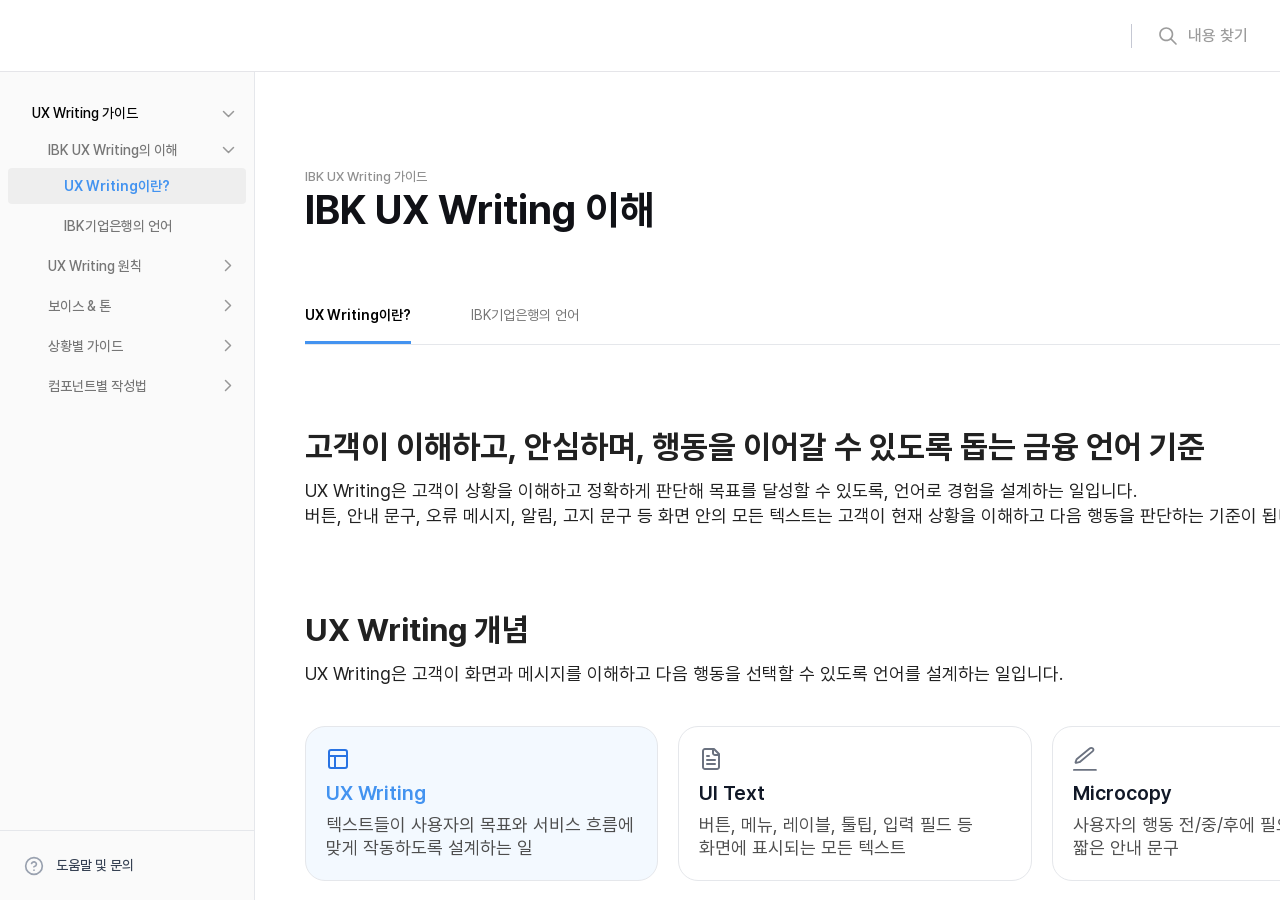
==== commit a1c984dd: "상황별 가이드 작업 중" ====
--- a/index.html
+++ b/index.html
@@ -182,6 +182,93 @@
                       </li>
                     </ul>
                   </li>
+                  <li>
+                    <a href="./pages/situation.html" class="situation"
+                      >상황별 가이드</a
+                    >
+                    <ul class="depth-3">
+                      <li>
+                        <button
+                          type="button"
+                          data-tab-target="situationPage_tabBtn_1"
+                        >
+                          회원 가입
+                        </button>
+                      </li>
+                      <li>
+                        <button
+                          type="button"
+                          data-tab-target="situationPage_tabBtn_2"
+                        >
+                          인증
+                        </button>
+                      </li>
+                      <li>
+                        <button
+                          type="button"
+                          data-tab-target="situationPage_tabBtn_3"
+                        >
+                          상품 가입
+                        </button>
+                      </li>
+                      <li>
+                        <button
+                          type="button"
+                          data-tab-target="situationPage_tabBtn_4"
+                        >
+                          정보 조회
+                        </button>
+                      </li>
+                      <li>
+                        <button
+                          type="button"
+                          data-tab-target="situationPage_tabBtn_5"
+                        >
+                          이체 납부
+                        </button>
+                      </li>
+                      <li>
+                        <button
+                          type="button"
+                          data-tab-target="situationPage_tabBtn_6"
+                        >
+                          이용 관리
+                        </button>
+                      </li>
+                      <li>
+                        <button
+                          type="button"
+                          data-tab-target="situationPage_tabBtn_7"
+                        >
+                          서류 발급
+                        </button>
+                      </li>
+                      <li>
+                        <button
+                          type="button"
+                          data-tab-target="situationPage_tabBtn_8"
+                        >
+                          문제 해결
+                        </button>
+                      </li>
+                      <li>
+                        <button
+                          type="button"
+                          data-tab-target="situationPage_tabBtn_9"
+                        >
+                          기업 서비스
+                        </button>
+                      </li>
+                      <li>
+                        <button
+                          type="button"
+                          data-tab-target="situationPage_tabBtn_10"
+                        >
+                          발송 메시지
+                        </button>
+                      </li>
+                    </ul>
+                  </li>
                   <li><a href="/" class="how-write">컴포넌트별 작성법</a></li>
                 </ul>
               </li>
--- a/src/styles/css/style.css
+++ b/src/styles/css/style.css
@@ -1475,6 +1475,7 @@
   width: auto;
 }
 .detail-case-box .box .img img {
+  box-shadow: 0px 3.59px 21.48px 0px rgba(0, 0, 0, 0.0588235294);
   object-fit: contain;
 }
 .detail-case-box .box .desc {
@@ -1532,11 +1533,20 @@
   margin-top: 80px;
   position: relative;
 }
+.cnt-box .pre-face {
+  margin-bottom: 5px;
+  font-size: 18px;
+  font-weight: 600;
+  color: #6a7282;
+}
 .cnt-box p {
   font-size: 18px;
   font-weight: 400;
   line-height: 1.4;
   color: #212121;
+}
+.cnt-box .cnt-box {
+  margin-top: 40px;
 }
 
 .cl-primary {
@@ -2321,6 +2331,9 @@
   color: #212121;
   margin-block: 4px 12px;
 }
+.rule__summary-principle .grid .box .top h4.blue-point {
+  color: #2873e3;
+}
 .rule__summary-principle .grid .box .top p {
   font-size: 18px;
   font-weight: 500;
@@ -2340,6 +2353,42 @@
 }
 .rule__summary-principle .grid .box ol li + li {
   margin-top: 16px;
+}
+.rule__summary-principle.qna .grid {
+  gap: 24px;
+}
+.rule__summary-principle.qna .grid .box > div {
+  display: flex;
+  flex-direction: row;
+  align-items: flex-start;
+  justify-content: flex-start;
+  gap: 12px;
+  padding: 20px;
+}
+.rule__summary-principle.qna .grid .box > div::before {
+  content: "";
+  display: inline-block;
+  font-size: 24px;
+  font-weight: 700;
+  color: #2873e3;
+}
+.rule__summary-principle.qna .grid .box .top::before {
+  content: "Q.";
+}
+.rule__summary-principle.qna .grid .box .top h4 {
+  margin: 0;
+  font-size: 18px;
+  font-weight: 600;
+  line-height: 25px;
+}
+.rule__summary-principle.qna .grid .box .bottom {
+  font-size: 16px;
+  font-weight: 400;
+  line-height: 24px;
+  color: #4a5565;
+}
+.rule__summary-principle.qna .grid .box .bottom::before {
+  content: "A.";
 }
 .rule__writing-why {
   margin-top: 16px;
@@ -2405,9 +2454,6 @@
 .rule__writing-detail ol li + li {
   margin-top: 40px;
 }
-.rule__writing-detail .detail-case-box .box {
-  gap: 0;
-}
 
 [class*=voice__summary],
 [class*=voice__voice] {
@@ -2825,6 +2871,7 @@
   align-items: center;
   justify-content: space-between;
   gap: 0;
+  gap: 24px;
 }
 .voice__voice-detail .img-wrap .img-box span {
   display: flex;
@@ -2856,6 +2903,7 @@
 .voice__voice-detail .img-wrap .img-box img {
   width: fit-content;
   object-fit: contain;
+  box-shadow: 0px 3.59px 21.48px 0px rgba(0, 0, 0, 0.0588235294);
 }
 .voice__voice-detail .img-wrap .img-box p {
   text-align: center;
@@ -3090,8 +3138,9 @@
 }
 .voice__tone-guide .img-wrap .img-box img {
   width: fit-content;
-  margin: 0 auto;
+  margin: 24px auto;
   object-fit: contain;
+  box-shadow: 0px 3.59px 21.48px 0px rgba(0, 0, 0, 0.0588235294);
 }
 .voice__tone-guide .img-wrap .img-box dl {
   display: flex;
@@ -3219,6 +3268,7 @@
   align-items: center;
   justify-content: space-between;
   gap: 0;
+  gap: 20px;
 }
 .voice__detail-rule .img-wrap .img-box span {
   display: flex;
@@ -3250,6 +3300,7 @@
 .voice__detail-rule .img-wrap .img-box img {
   width: fit-content;
   object-fit: contain;
+  box-shadow: 0px 3.59px 21.48px 0px rgba(0, 0, 0, 0.0588235294);
 }
 .voice__detail-rule .img-wrap .img-box p {
   text-align: center;
@@ -3257,4 +3308,203 @@
   font-weight: 400;
   line-height: 23px;
   color: #4e4e4e;
+}
+
+.contents-panel {
+  margin-top: 24px;
+}
+
+.ex-box {
+  padding: 50px;
+  background-color: #f5f7fb;
+  border-radius: 24px;
+}
+.ex-box .pre-face {
+  font-size: 16px;
+  font-weight: 600;
+  line-height: 24px;
+  color: #6a7282;
+}
+.ex-box .img-box {
+  margin: 60px auto;
+}
+.ex-box .img-box h4 {
+  margin-bottom: 30px;
+  font-size: 20px;
+  font-weight: 600;
+  line-height: 28px;
+  color: #212121;
+}
+.ex-box .img-box img {
+  margin: 0 auto;
+  width: fit-content;
+  height: 100%;
+  object-fit: contain;
+}
+.ex-box .rule-box {
+  padding-block: 50px;
+  background-color: #ffffff;
+  border: 1px solid #d3d6de;
+  border-radius: 20px;
+}
+.ex-box .rule-box h4 {
+  font-size: 20px;
+  font-weight: 600;
+  line-height: 28px;
+  color: #171b22;
+}
+.ex-box .rule-box > div {
+  padding-inline: 50px;
+}
+.ex-box .rule-box .rec-tone {
+  padding-bottom: 40px;
+}
+.ex-box .rule-box .rec-tone p {
+  text-align: center;
+}
+.ex-box .rule-box .rec-tone span {
+  font-size: 13px;
+  font-weight: 400;
+  line-height: 18px;
+  color: #4e4e4e;
+}
+.ex-box .rule-box .rec-tone div:has(.badge-box) {
+  flex: 1;
+}
+.ex-box .rule-box .rec-tone .badge-box {
+  display: flex;
+  align-items: center;
+  justify-content: center;
+  width: 95px;
+  height: 38px;
+  border-radius: 48px;
+  font-size: 17px;
+  font-weight: 800;
+}
+.ex-box .rule-box .rec-tone .badge-box.main {
+  background-color: #dbeeff;
+  color: #2873e3;
+}
+.ex-box .rule-box .rec-tone .badge-box.sub {
+  background-color: #f3f9ff;
+  color: #4393f0;
+}
+.ex-box .rule-box .rec-tone .flex-col {
+  display: flex;
+  flex-direction: column;
+  align-items: center;
+  justify-content: center;
+  gap: 0;
+}
+.ex-box .rule-box .write-rule {
+  padding-top: 40px;
+  border-top: 1px solid #d3d6de;
+}
+.ex-box .rule-box .write-rule p {
+  margin-top: 20px;
+  margin-bottom: 10px;
+  color: #333942;
+}
+.ex-box .rule-box .write-rule .rule-detail {
+  display: flex;
+  align-items: center;
+  gap: 9px;
+}
+.ex-box .rule-box .write-rule .rule-detail > div {
+  width: 54px;
+  height: 12px;
+  background: url("../../../src/images/icon/situation/situation_arrow_1.svg") no-repeat center;
+}
+.ex-box .rule-box .write-rule .rule-detail + .rule-detail {
+  margin-top: 10px;
+}
+.ex-box .rule-box .write-rule .detail-list {
+  display: flex;
+  align-items: center;
+  flex: 1;
+  gap: 9px;
+  padding: 12px 18px;
+  border-radius: 7px;
+  border-width: 1px;
+  background-color: #f4f6fa;
+  border: 1px solid #d3d6de;
+}
+.ex-box .rule-box .write-rule .detail-list dt {
+  font-size: 15px;
+  font-weight: 600;
+  line-height: 22px;
+  color: #8a909a;
+}
+.ex-box .rule-box .write-rule .detail-list dd {
+  font-size: 15px;
+  font-weight: 400;
+  line-height: 22px;
+  color: #454855;
+}
+.ex-box .rule-box .write-rule .detail-list.rec {
+  background: #eaf3ff;
+  border: 1px solid #c1e0fc;
+}
+.ex-box .rule-box .write-rule .detail-list.rec dt {
+  font-weight: 700;
+  font-size: 15px;
+  line-height: 22px;
+  color: #2873e3;
+}
+.ex-box .rule-box .write-rule .detail-list.rec dd {
+  font-weight: 500;
+  font-size: 15px;
+  line-height: 22px;
+  color: #101116;
+}
+
+.factor-wrap {
+  display: flex;
+  flex-direction: column;
+  align-items: flex-start;
+  justify-content: flex-start;
+  gap: 0;
+  flex: 1;
+  padding: 24px;
+  border: 1px solid #d3d6de;
+  border-radius: 14px;
+  gap: 8px;
+}
+.factor-wrap h4 {
+  font-size: 18px;
+  font-weight: 600;
+  line-height: 24px;
+  color: #171b22;
+}
+.factor-wrap p {
+  font-size: 16px;
+  font-weight: 400;
+  line-height: 24px;
+  color: #101116;
+}
+.factor-wrap .ex {
+  color: #5a5e6c;
+}
+.factor-wrap .factor-box {
+  display: flex;
+  justify-content: flex-start;
+  align-items: center;
+  gap: 12px;
+  margin-top: 20px;
+  font-size: 16px;
+  font-weight: 400;
+  line-height: 24px;
+  color: #30323b;
+}
+.factor-wrap .factor-box:before {
+  content: "";
+  display: inline-block;
+  flex-shrink: 0;
+  width: 32px;
+  height: 32px;
+  border-radius: 50%;
+  background: #fce5e4 url("data:image/svg+xml,%0A%3Csvg width='16' height='16' viewBox='0 0 16 16' fill='none' xmlns='http://www.w3.org/2000/svg'%3E%3Cpath d='M12 4L4 12M4 4L12 12' stroke='%23212121' stroke-linecap='round' stroke-linejoin='round'/%3E%3C/svg%3E%0A") no-repeat center;
+}
+.factor-wrap .factor-box.do:before {
+  background: #bdf4e9 url("data:image/svg+xml,%0A%3Csvg width='16' height='16' viewBox='0 0 16 16' fill='none' xmlns='http://www.w3.org/2000/svg'%3E%3Cpath d='M4 8L7 11L12 5' stroke='%23212121' stroke-linecap='round' stroke-linejoin='round'/%3E%3C/svg%3E%0A") no-repeat center;
 }
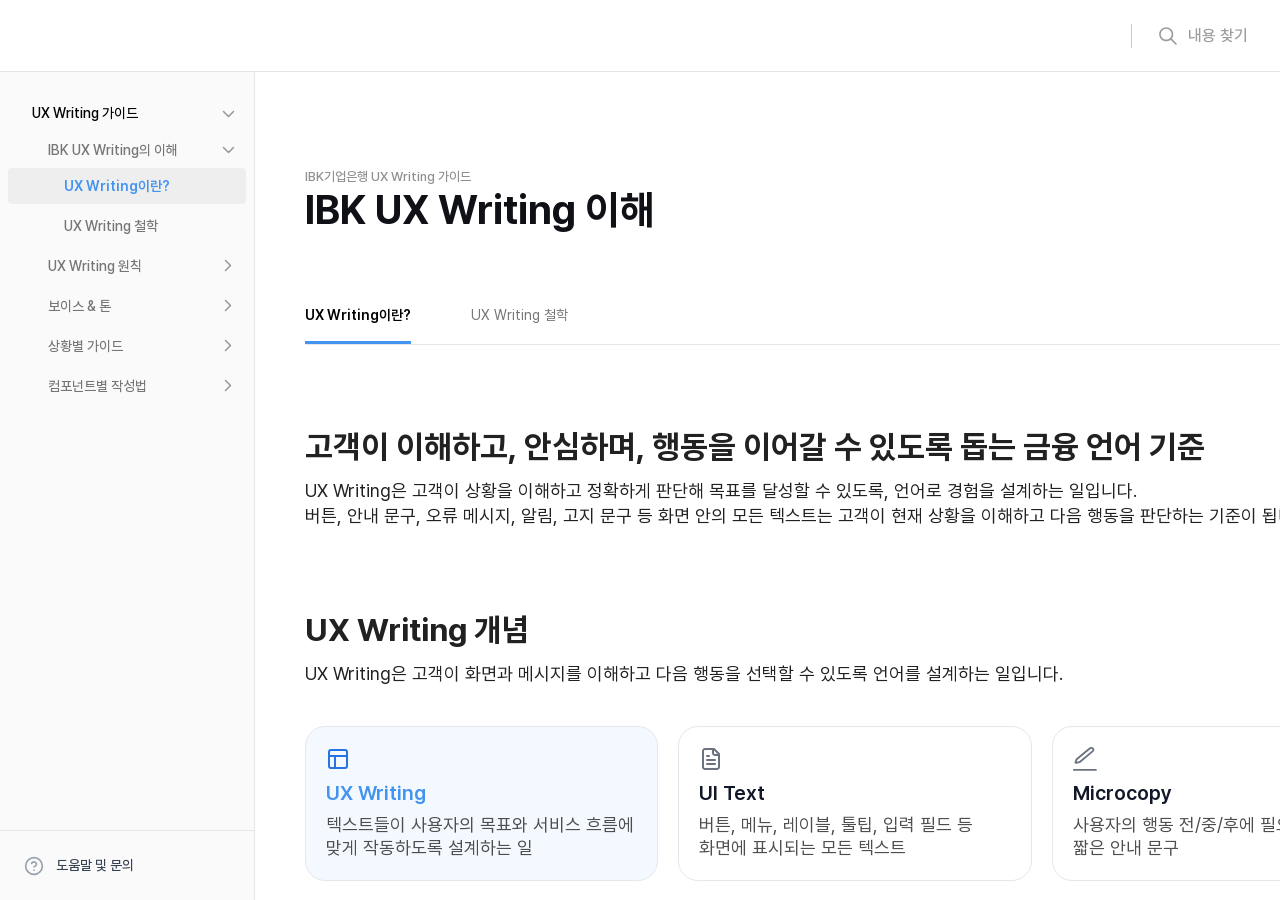
==== commit ec3eab22: "상황별 가이드 작업 및 수정사항 반영" ====
--- a/index.html
+++ b/index.html
@@ -3,8 +3,11 @@
   <head>
     <meta charset="UTF-8" />
     <meta name="viewport" content="width=device-width, initial-scale=1.0" />
-    <title>IBK UX Writing 가이드 : IBK UX Writing 이해</title>
-    <meta name="title" content="IBK UX Writing 가이드 : IBK UX Writing 이해" />
+    <title>IBK기업은행 UX Writing 가이드 : IBK UX Writing 이해</title>
+    <meta
+      name="title"
+      content="IBK기업은행 UX Writing 가이드 : IBK UX Writing 이해"
+    />
     <meta name="author" content="하이유엑스컨설팅(하이UX)" />
     <meta
       name="description"
@@ -20,11 +23,11 @@
     <meta property="og:author" content="하이유엑스컨설팅(하이UX)" />
     <meta
       property="og:title"
-      content="IBK UX Writing 가이드 : IBK UX Writing 이해"
+      content="IBK기업은행 UX Writing 가이드 : IBK UX Writing 이해"
     />
     <meta
       property="og:site_name"
-      content="IBK UX Writing 가이드 : IBK UX Writing 이해"
+      content="IBK기업은행 UX Writing 가이드 : IBK UX Writing 이해"
     />
     <meta
       property="og:description"
@@ -33,7 +36,7 @@
     <meta name="twitter:card" content="summary" />
     <meta
       name="twitter:title"
-      content="IBK UX Writing 가이드 : IBK UX Writing 이해"
+      content="IBK기업은행 UX Writing 가이드 : IBK UX Writing 이해"
     />
     <meta
       name="twitter:description"
@@ -41,11 +44,11 @@
     />
     <meta
       name="apple-mobile-web-app-title"
-      content="IBK UX Writing 가이드 : IBK UX Writing 이해"
+      content="IBK기업은행 UX Writing 가이드 : IBK UX Writing 이해"
     />
     <meta
       name="application-name"
-      content="IBK UX Writing 가이드 : IBK UX Writing 이해"
+      content="IBK기업은행 UX Writing 가이드 : IBK UX Writing 이해"
     />
 
     <link rel="stylesheet" type="text/css" href="./src/styles/css/style.css" />
@@ -93,7 +96,7 @@
                           type="button"
                           data-tab-target="conceptPage_tabBtn_2"
                         >
-                          IBK기업은행의 언어
+                          UX Writing 철학
                         </button>
                       </li>
                     </ul>
@@ -282,7 +285,7 @@
         <!-- CONTENTS -->
         <div class="content concept" aria-label="IBK UX Writing 이해 콘텐츠">
           <div class="page-title-box">
-            <span class="sub-tit">IBK UX Writing 가이드</span>
+            <span class="sub-tit">IBK기업은행 UX Writing 가이드</span>
             <h1 class="page-tit">IBK UX Writing 이해</h1>
           </div>
           <div class="page__tab">
@@ -305,7 +308,7 @@
                 aria-controls="conceptPage_tabPanel_2"
                 aria-selected="false"
               >
-                IBK기업은행의 언어
+                UX Writing 철학
               </button>
             </div>
             <div class="page-tabs__cnt">
@@ -723,7 +726,7 @@
                 </div>
               </div>
               <!-- // TAB : IBK UX Writing 이해 -->
-              <!-- TAB : IBK기업은행의 언어 -->
+              <!-- TAB : UX Writing 철학 -->
               <div
                 class="page-tabs__panel"
                 role="tabpanel"
@@ -745,7 +748,7 @@
                     정확하고 이해하기 쉽게 정리하며, 예측 가능한 안내를
                     제공합니다.
                     <br /><br />
-                    IBK기업은행의 언어는 고객이
+                    UX Writing 철학는 고객이
                     <b
                       >금융 정보를 쉽게 이해하고, 상황에 맞게 판단하며, 다음
                       행동을 명확히 알 수 있도록 돕는</b
@@ -1016,7 +1019,7 @@
                   </div>
                 </div>
               </div>
-              <!-- // TAB : IBK기업은행의 언어 -->
+              <!-- // TAB : UX Writing 철학 -->
             </div>
           </div>
         </div>
--- a/src/styles/css/style.css
+++ b/src/styles/css/style.css
@@ -1425,6 +1425,35 @@
   line-height: 1;
   color: #4393f0;
 }
+.blue-num-list.type-2 ol li {
+  font-size: 16px;
+  font-weight: 600;
+  line-height: 32px;
+}
+.blue-num-list.type-2 ol li * {
+  color: #101116;
+}
+.blue-num-list.type-2 ol li + li {
+  margin-top: 14px;
+}
+.blue-num-list.type-2 ol li ul li {
+  margin-top: 12px;
+  padding: 0;
+}
+.blue-num-list.type-2 ol li ul li * {
+  font-size: 16px;
+  font-weight: 400;
+  line-height: 23px;
+}
+.blue-num-list.type-2 ol li ul li p {
+  margin-top: 4px;
+}
+.blue-num-list.type-2 ol li ul li span {
+  color: #5a5e6c;
+}
+.blue-num-list.type-2 ol li ul li::before {
+  content: none;
+}
 
 .detail-case-box {
   width: 100%;
@@ -2478,7 +2507,7 @@
   color: #2873e3;
 }
 .voice__summary-top .box.change {
-  background-color: #fbfcff;
+  background-color: #f5f7fb;
 }
 .voice__summary-top .box.change .type {
   background: #d8d8d8 url("data:image/svg+xml,%0A%3Csvg width='16' height='16' viewBox='0 0 16 16' fill='none' xmlns='http://www.w3.org/2000/svg'%3E%3Cpath d='M14.0007 2.66699H9.33398' stroke='%234E4E4E' stroke-width='1.33333' stroke-linecap='round' stroke-linejoin='round'/%3E%3Cpath d='M6.66667 2.66699H2' stroke='%234E4E4E' stroke-width='1.33333' stroke-linecap='round' stroke-linejoin='round'/%3E%3Cpath d='M14 8H8' stroke='%234E4E4E' stroke-width='1.33333' stroke-linecap='round' stroke-linejoin='round'/%3E%3Cpath d='M5.33333 8H2' stroke='%234E4E4E' stroke-width='1.33333' stroke-linecap='round' stroke-linejoin='round'/%3E%3Cpath d='M13.9993 13.333H10.666' stroke='%234E4E4E' stroke-width='1.33333' stroke-linecap='round' stroke-linejoin='round'/%3E%3Cpath d='M8 13.333H2' stroke='%234E4E4E' stroke-width='1.33333' stroke-linecap='round' stroke-linejoin='round'/%3E%3Cpath d='M9.33398 1.33301V3.99967' stroke='%234E4E4E' stroke-width='1.33333' stroke-linecap='round' stroke-linejoin='round'/%3E%3Cpath d='M5.33398 6.66699V9.33366' stroke='%234E4E4E' stroke-width='1.33333' stroke-linecap='round' stroke-linejoin='round'/%3E%3Cpath d='M10.666 12V14.6667' stroke='%234E4E4E' stroke-width='1.33333' stroke-linecap='round' stroke-linejoin='round'/%3E%3C/svg%3E%0A") left 10px center/16px no-repeat;
@@ -3319,6 +3348,15 @@
   background-color: #f5f7fb;
   border-radius: 24px;
 }
+.ex-box .cnt-sub-title + p {
+  font-size: 16px;
+  font-weight: 400;
+  line-height: 23px;
+  color: #4e4e4e;
+}
+.ex-box .cnt-sub-title:has(+ p) {
+  margin-bottom: 8px;
+}
 .ex-box .pre-face {
   font-size: 16px;
   font-weight: 600;
@@ -3507,4 +3545,66 @@
 }
 .factor-wrap .factor-box.do:before {
   background: #bdf4e9 url("data:image/svg+xml,%0A%3Csvg width='16' height='16' viewBox='0 0 16 16' fill='none' xmlns='http://www.w3.org/2000/svg'%3E%3Cpath d='M4 8L7 11L12 5' stroke='%23212121' stroke-linecap='round' stroke-linejoin='round'/%3E%3C/svg%3E%0A") no-repeat center;
+}
+
+.message-template-wrap {
+  padding: 50px;
+  background-color: #f5f7fb;
+  border-radius: 40px;
+}
+.message-template-wrap h4 {
+  font-size: 24px;
+  font-weight: 700;
+  line-height: 1.4;
+}
+.message-template-wrap p {
+  margin-top: 8px;
+  font-size: 16px;
+  font-weight: 400;
+  line-height: 23px;
+  color: #4e4e4e;
+}
+.message-template-wrap .inner-box {
+  margin-top: 40px;
+  display: flex;
+  flex-direction: row;
+  align-items: flex-start;
+  justify-content: space-between;
+  gap: 40px;
+}
+.message-template-wrap .inner-box > div {
+  flex: 1;
+}
+.message-template-wrap .inner-box h5 {
+  font-size: 20px;
+  font-weight: 600;
+  line-height: 28px;
+}
+.message-template-wrap .inner-box p {
+  margin-top: 5px;
+}
+.message-template-wrap .inner-box ul {
+  margin-top: 21px;
+}
+.message-template-wrap .inner-box ul li {
+  display: flex;
+  flex-direction: row;
+  align-items: flex-start;
+  justify-content: flex-start;
+  gap: 9px;
+}
+.message-template-wrap .inner-box ul li * {
+  font-size: 16px;
+  font-weight: 600;
+  line-height: 24px;
+}
+.message-template-wrap .inner-box ul li span {
+  color: #4393f0;
+}
+.message-template-wrap .inner-box ul li p {
+  margin-top: 0;
+  font-weight: 400;
+}
+.message-template-wrap .inner-box ul li + li {
+  margin-top: 8px;
 }
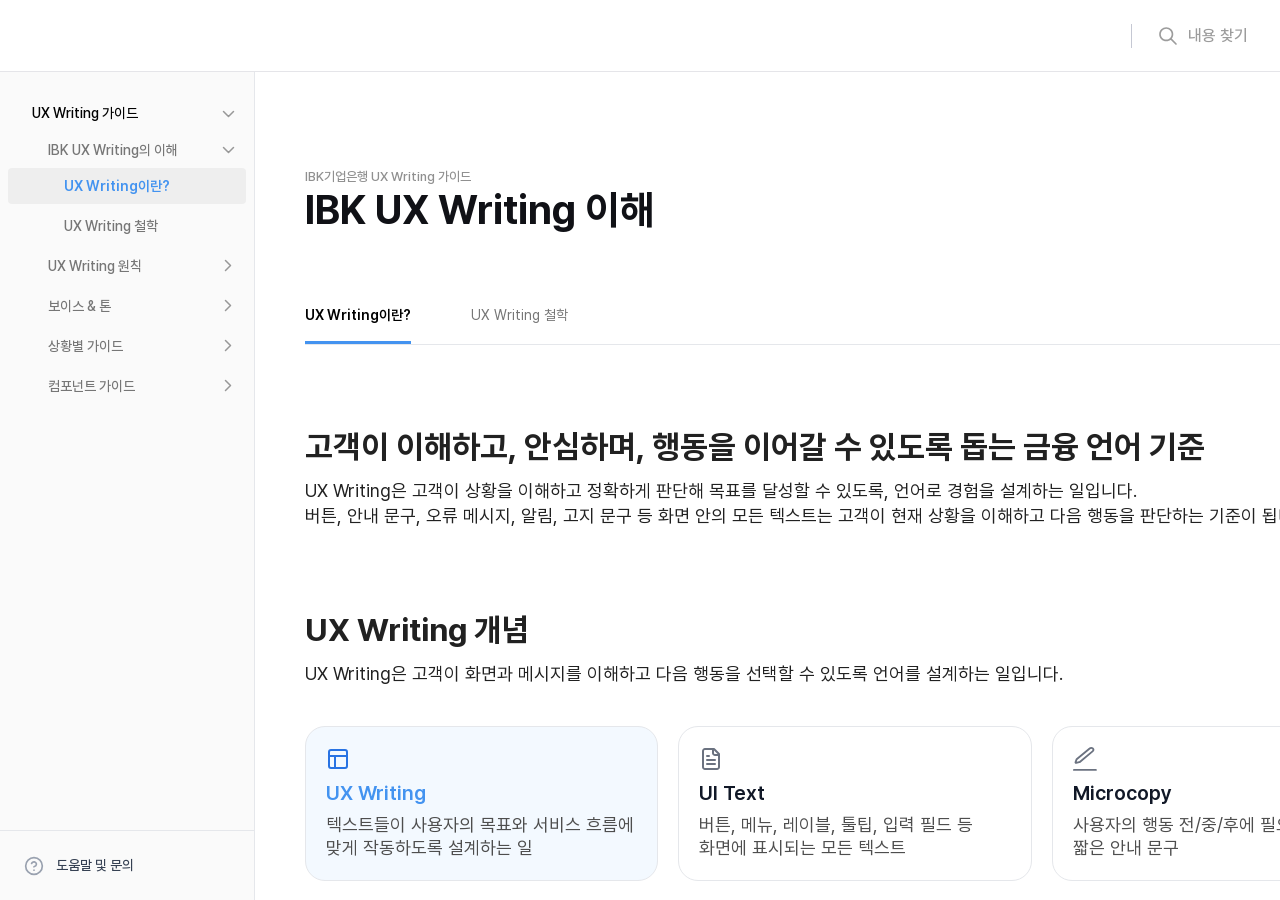
==== commit a4ce8b93: "컴포넌트 가이드 추가" ====
--- a/index.html
+++ b/index.html
@@ -272,7 +272,49 @@
                       </li>
                     </ul>
                   </li>
-                  <li><a href="/" class="how-write">컴포넌트별 작성법</a></li>
+                  <li><a href="./pages/component.html" class="how-write">컴포넌트 가이드</a>
+                  <ul class="depth-3">
+                      <li class="active">
+                        <button
+                          type="button"
+                          data-tab-target="componentPage_tabBtn_1"
+                        >
+                          행동
+                        </button>
+                      </li>
+                      <li>
+                        <button
+                          type="button"
+                          data-tab-target="componentPage_tabBtn_2"
+                        >
+                          입력
+                        </button>
+                      </li>
+                      <li>
+                        <button
+                          type="button"
+                          data-tab-target="componentPage_tabBtn_3"
+                        >
+                          정보 표시
+                        </button>
+                      </li>
+                      <li>
+                        <button
+                          type="button"
+                          data-tab-target="componentPage_tabBtn_4"
+                        >
+                          피드백
+                        </button>
+                      </li>
+                      <li>
+                        <button
+                          type="button"
+                          data-tab-target="componentPage_tabBtn_5"
+                        >
+                          메시지
+                        </button>
+                      </li>
+                    </ul></li>
                 </ul>
               </li>
             </ul>
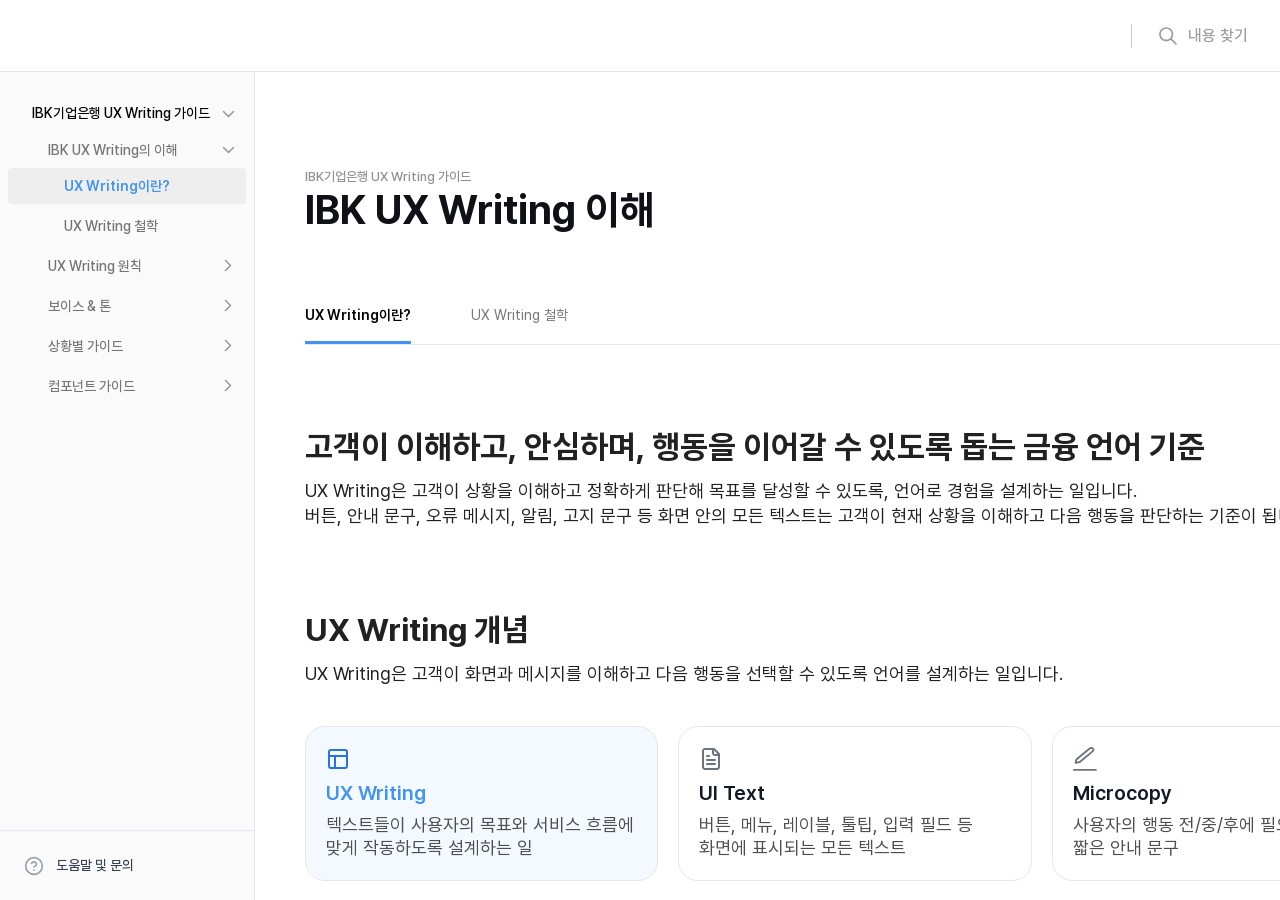
==== commit 5b540a8b: "용어집 작업 중" ====
--- a/index.html
+++ b/index.html
@@ -76,7 +76,7 @@
           <nav class="nav">
             <ul class="depth-1">
               <li class="on">
-                <a href="#" class="ux-guide">UX Writing 가이드</a>
+                <a href="#" class="ux-guide">IBK기업은행 UX Writing 가이드</a>
                 <ul class="depth-2" style="display: block">
                   <li class="on">
                     <a href="./pages/concept.html" class="ux-concept"
@@ -272,8 +272,11 @@
                       </li>
                     </ul>
                   </li>
-                  <li><a href="./pages/component.html" class="how-write">컴포넌트 가이드</a>
-                  <ul class="depth-3">
+                  <li>
+                    <a href="./pages/component.html" class="how-write"
+                      >컴포넌트 가이드</a
+                    >
+                    <ul class="depth-3">
                       <li class="active">
                         <button
                           type="button"
@@ -314,7 +317,8 @@
                           메시지
                         </button>
                       </li>
-                    </ul></li>
+                    </ul>
+                  </li>
                 </ul>
               </li>
             </ul>
--- a/src/styles/css/style.css
+++ b/src/styles/css/style.css
@@ -3607,4 +3607,88 @@
 }
 .message-template-wrap .inner-box ul li + li {
   margin-top: 8px;
-}+}
+
+.component__act .top-box {
+  flex: 1;
+  display: flex;
+  flex-direction: row;
+  align-items: flex-start;
+  justify-content: flex-start;
+  gap: 30px;
+  margin-top: 40px;
+}
+.component__act .bg-box {
+  width: 100%;
+  padding: 24px;
+  background-color: #f3f9ff;
+  border-radius: 20px;
+}
+.component__act .bg-box h3 {
+  font-size: 24px;
+  font-weight: 700;
+  line-height: 140%;
+  color: #2873e3;
+}
+.component__act .badge-box {
+  display: flex;
+  flex-direction: row;
+  align-items: center;
+  justify-content: flex-start;
+  gap: 0;
+  gap: 6px;
+  margin-top: 15px;
+}
+.component__act .badge-box span {
+  display: inline-block;
+  padding: 5px 10px;
+  background-color: #fff;
+  border-radius: 8px;
+  font-size: 14px;
+  font-weight: 700;
+  line-height: 18px;
+  color: #4e4e4e;
+}
+.component__act .list-box {
+  margin-top: 16px;
+}
+.component__act .list-box li {
+  font-size: 16px;
+  font-weight: 400;
+  line-height: 23px;
+  color: #212121;
+}
+.component__act .list-box li + li {
+  margin-top: 6px;
+}
+.component .page__tab-sublist {
+  margin-bottom: 28px;
+}
+.component .page__tab-sublist .tab-btn {
+  width: auto;
+  padding: 0 18px;
+}
+.component .blue-num-list {
+  margin-top: 30px;
+}
+.component .blue-num-list li {
+  display: flex;
+  flex-direction: column;
+  align-items: flex-start;
+  justify-content: flex-start;
+  gap: 4px;
+}
+.component .blue-num-list li strong {
+  font-size: 16px;
+  font-weight: 600;
+  line-height: 32px;
+}
+.component .blue-num-list li + li {
+  margin-top: 20px;
+}
+.component .ex-box .rule-box .rec-tone {
+  padding-bottom: 0;
+}
+.component .ex-box + .ex-box {
+  margin-top: 40px;
+}/*# sourceMappingURL=style.css.map */
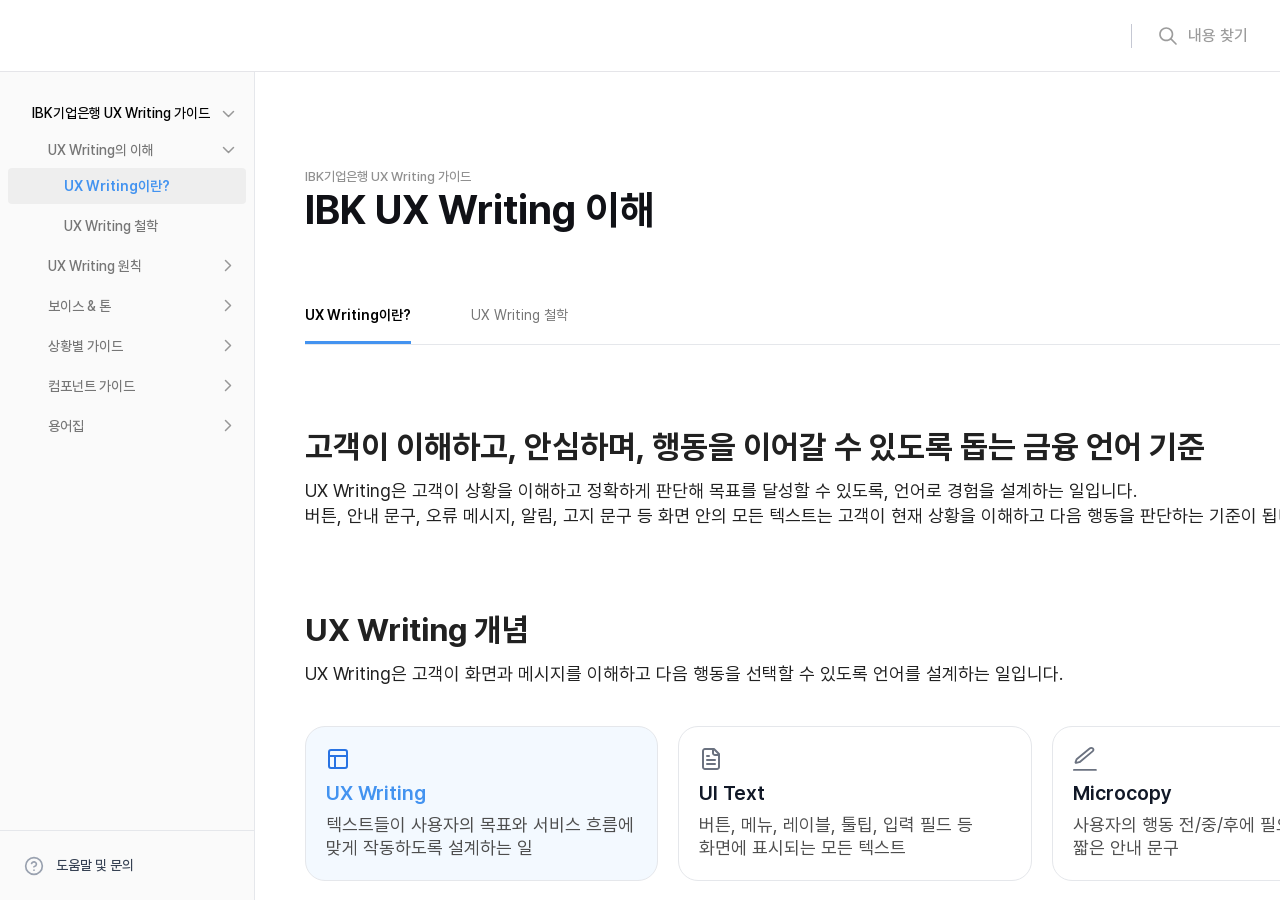
==== commit d6b3e35b: "용어집 작업중" ====
--- a/index.html
+++ b/index.html
@@ -80,7 +80,7 @@
                 <ul class="depth-2" style="display: block">
                   <li class="on">
                     <a href="./pages/concept.html" class="ux-concept"
-                      >IBK UX Writing의 이해</a
+                      >UX Writing의 이해</a
                     >
                     <ul class="depth-3" style="display: block">
                       <li class="active">
@@ -315,6 +315,77 @@
                           data-tab-target="componentPage_tabBtn_5"
                         >
                           메시지
+                        </button>
+                      </li>
+                    </ul>
+                  </li>
+                  <li>
+                    <a href="./pages/glossary.html" class="glossary"
+                      >용어집</a
+                    >
+                    <ul class="depth-3">
+                      <li>
+                        <button
+                          type="button"
+                          data-tab-target="glossary_tabBtn_1"
+                        >
+                          개요
+                        </button>
+                      </li>
+                      <li>
+                        <button
+                          type="button"
+                          data-tab-target="glossary_tabBtn_2"
+                        >
+                          대출/거래 용어
+                        </button>
+                      </li>
+                      <li>
+                        <button
+                          type="button"
+                          data-tab-target="glossary_tabBtn_3"
+                        >
+                          금액/기간 용어
+                        </button>
+                      </li>
+                      <li>
+                        <button
+                          type="button"
+                          data-tab-target="glossary_tabBtn_4"
+                        >
+                          신청/안내/행동 용어
+                        </button>
+                      </li>
+                      <li>
+                        <button
+                          type="button"
+                          data-tab-target="glossary_tabBtn_5"
+                        >
+                          서비스/상품 명칭
+                        </button>
+                      </li>
+                      <li>
+                        <button
+                          type="button"
+                          data-tab-target="glossary_tabBtn_6"
+                        >
+                          한자어
+                        </button>
+                      </li>
+                      <li>
+                        <button
+                          type="button"
+                          data-tab-target="glossary_tabBtn_7"
+                        >
+                          외래어/약어/지시어
+                        </button>
+                      </li>
+                      <li>
+                        <button
+                          type="button"
+                          data-tab-target="glossary_tabBtn_8"
+                        >
+                          피해야 할 표현
                         </button>
                       </li>
                     </ul>
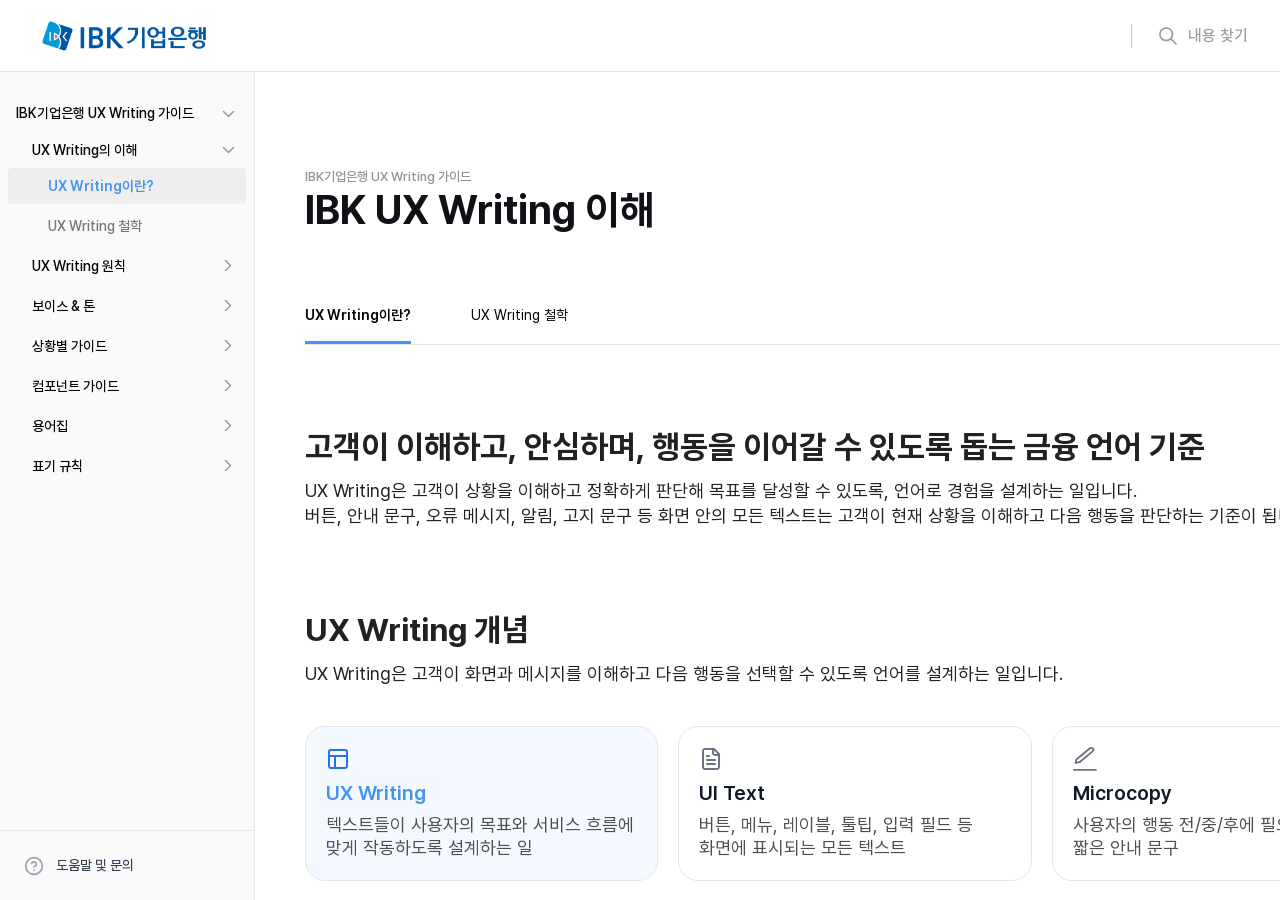
==== commit 5669ffaa: "정리" ====
--- a/index.html
+++ b/index.html
@@ -4,52 +4,22 @@
     <meta charset="UTF-8" />
     <meta name="viewport" content="width=device-width, initial-scale=1.0" />
     <title>IBK기업은행 UX Writing 가이드 : IBK UX Writing 이해</title>
-    <meta
-      name="title"
-      content="IBK기업은행 UX Writing 가이드 : IBK UX Writing 이해"
-    />
+    <meta name="title" content="IBK기업은행 UX Writing 가이드 : IBK UX Writing 이해" />
     <meta name="author" content="하이유엑스컨설팅(하이UX)" />
-    <meta
-      name="description"
-      content="고객이 이해하고, 안심하며, 행동을 이어갈 수 있도록 돕는 금융 언어 기준"
-    />
-    <meta
-      name="keyword"
-      content="IBK, IBK기업은행, UX Writing, UX 라이팅, UX 컨설팅, 하이유엑스컨설팅, 하이UX컨설팅"
-    />
+    <meta name="description" content="고객이 이해하고, 안심하며, 행동을 이어갈 수 있도록 돕는 금융 언어 기준" />
+    <meta name="keyword" content="IBK, IBK기업은행, UX Writing, UX 라이팅, UX 컨설팅, 하이유엑스컨설팅, 하이UX컨설팅" />
     <meta name="format-detection" content="telephone=no" />
     <meta property="og:locale" content="ko_KR" />
     <meta property="og:type" content="website" />
     <meta property="og:author" content="하이유엑스컨설팅(하이UX)" />
-    <meta
-      property="og:title"
-      content="IBK기업은행 UX Writing 가이드 : IBK UX Writing 이해"
-    />
-    <meta
-      property="og:site_name"
-      content="IBK기업은행 UX Writing 가이드 : IBK UX Writing 이해"
-    />
-    <meta
-      property="og:description"
-      content="고객이 이해하고, 안심하며, 행동을 이어갈 수 있도록 돕는 금융 언어 기준"
-    />
+    <meta property="og:title" content="IBK기업은행 UX Writing 가이드 : IBK UX Writing 이해" />
+    <meta property="og:site_name" content="IBK기업은행 UX Writing 가이드 : IBK UX Writing 이해" />
+    <meta property="og:description" content="고객이 이해하고, 안심하며, 행동을 이어갈 수 있도록 돕는 금융 언어 기준" />
     <meta name="twitter:card" content="summary" />
-    <meta
-      name="twitter:title"
-      content="IBK기업은행 UX Writing 가이드 : IBK UX Writing 이해"
-    />
-    <meta
-      name="twitter:description"
-      content="고객이 이해하고, 안심하며, 행동을 이어갈 수 있도록 돕는 금융 언어 기준"
-    />
-    <meta
-      name="apple-mobile-web-app-title"
-      content="IBK기업은행 UX Writing 가이드 : IBK UX Writing 이해"
-    />
-    <meta
-      name="application-name"
-      content="IBK기업은행 UX Writing 가이드 : IBK UX Writing 이해"
-    />
+    <meta name="twitter:title" content="IBK기업은행 UX Writing 가이드 : IBK UX Writing 이해" />
+    <meta name="twitter:description" content="고객이 이해하고, 안심하며, 행동을 이어갈 수 있도록 돕는 금융 언어 기준" />
+    <meta name="apple-mobile-web-app-title" content="IBK기업은행 UX Writing 가이드 : IBK UX Writing 이해" />
+    <meta name="application-name" content="IBK기업은행 UX Writing 가이드 : IBK UX Writing 이해" />
 
     <link rel="stylesheet" type="text/css" href="./src/styles/css/style.css" />
   </head>
@@ -58,7 +28,7 @@
       <!-- [HEADER] -->
       <header class="header">
         <div class="logo">
-          <!-- <img src="./src/images/icon/logo.png" alt="IBK기업은행 로고" />  -->
+          <img src="./src/images/icon/logo.png" alt="IBK기업은행 로고" />
         </div>
         <div class="search-box">
           <div class="input-box">
@@ -77,316 +47,226 @@
             <ul class="depth-1">
               <li class="on">
                 <a href="#" class="ux-guide">IBK기업은행 UX Writing 가이드</a>
-                <ul class="depth-2" style="display: block">
+                <ul class="depth-2">
                   <li class="on">
-                    <a href="./pages/concept.html" class="ux-concept"
-                      >UX Writing의 이해</a
-                    >
-                    <ul class="depth-3" style="display: block">
+                    <a href="./pages/concept.html" class="ux-concept">UX Writing의 이해</a>
+                    <ul class="depth-3">
                       <li class="active">
-                        <button
-                          type="button"
-                          data-tab-target="conceptPage_tabBtn_1"
-                        >
-                          UX Writing이란?
-                        </button>
-                      </li>
-                      <li>
-                        <button
-                          type="button"
-                          data-tab-target="conceptPage_tabBtn_2"
-                        >
-                          UX Writing 철학
-                        </button>
+                        <button type="button" data-tab-target="conceptPage_tabBtn_1">UX Writing이란?</button>
+                      </li>
+                      <li>
+                        <button type="button" data-tab-target="conceptPage_tabBtn_2">UX Writing 철학</button>
                       </li>
                     </ul>
                   </li>
                   <li>
-                    <a href="./pages/rule.html" class="ux-rule"
-                      >UX Writing 원칙</a
-                    >
+                    <a href="./pages/rule.html" class="ux-rule">UX Writing 원칙</a>
                     <ul class="depth-3">
                       <li>
-                        <button
-                          type="button"
-                          data-tab-target="rulePage_tabBtn_1"
-                        >
-                          개요
-                        </button>
-                      </li>
-                      <li>
-                        <button
-                          type="button"
-                          data-tab-target="rulePage_tabBtn_2"
-                        >
-                          쉽게쓰기
-                        </button>
-                      </li>
-                      <li>
-                        <button
-                          type="button"
-                          data-tab-target="rulePage_tabBtn_3"
-                        >
-                          판단돕기
-                        </button>
-                      </li>
-                      <li>
-                        <button
-                          type="button"
-                          data-tab-target="rulePage_tabBtn_4"
-                        >
-                          안내하기
-                        </button>
-                      </li>
-                      <li>
-                        <button
-                          type="button"
-                          data-tab-target="rulePage_tabBtn_5"
-                        >
-                          맞춰 전달하기
-                        </button>
+                        <button type="button" data-tab-target="rulePage_tabBtn_1">개요</button>
+                      </li>
+                      <li>
+                        <button type="button" data-tab-target="rulePage_tabBtn_2">쉽게쓰기</button>
+                      </li>
+                      <li>
+                        <button type="button" data-tab-target="rulePage_tabBtn_3">판단돕기</button>
+                      </li>
+                      <li>
+                        <button type="button" data-tab-target="rulePage_tabBtn_4">안내하기</button>
+                      </li>
+                      <li>
+                        <button type="button" data-tab-target="rulePage_tabBtn_5">맞춰 전달하기</button>
                       </li>
                     </ul>
                   </li>
                   <li>
                     <a href="./pages/voice.html" class="voice">보이스 & 톤</a>
                     <ul class="depth-3">
-                      <li>
-                        <button
-                          type="button"
-                          data-tab-target="voicePage_tabBtn_1"
-                        >
-                          개요
-                        </button>
-                      </li>
-                      <li>
-                        <button
-                          type="button"
-                          data-tab-target="voicePage_tabBtn_2"
-                        >
-                          보이스
-                        </button>
-                      </li>
-                      <li>
-                        <button
-                          type="button"
-                          data-tab-target="voicePage_tabBtn_3"
-                        >
-                          톤
-                        </button>
-                      </li>
-                      <li>
-                        <button
-                          type="button"
-                          data-tab-target="voicePage_tabBtn_4"
-                        >
-                          톤 상세
-                        </button>
+                      <li class="active">
+                        <button type="button" data-tab-target="glossary_tabBtn_1">개요</button>
+                      </li>
+                      <li>
+                        <button type="button" data-tab-target="glossary_tabBtn_2">보이스</button>
+                      </li>
+                      <li>
+                        <button type="button" data-tab-target="glossary_tabBtn_3">톤</button>
+                      </li>
+                      <li>
+                        <button type="button" data-tab-target="glossary_tabBtn_4">톤 상세</button>
                       </li>
                     </ul>
                   </li>
                   <li>
-                    <a href="./pages/situation.html" class="situation"
-                      >상황별 가이드</a
-                    >
+                    <a href="./pages/situation.html" class="situation">상황별 가이드</a>
                     <ul class="depth-3">
-                      <li>
-                        <button
-                          type="button"
-                          data-tab-target="situationPage_tabBtn_1"
-                        >
-                          회원 가입
-                        </button>
-                      </li>
-                      <li>
-                        <button
-                          type="button"
-                          data-tab-target="situationPage_tabBtn_2"
-                        >
-                          인증
-                        </button>
-                      </li>
-                      <li>
-                        <button
-                          type="button"
-                          data-tab-target="situationPage_tabBtn_3"
-                        >
-                          상품 가입
-                        </button>
-                      </li>
-                      <li>
-                        <button
-                          type="button"
-                          data-tab-target="situationPage_tabBtn_4"
-                        >
-                          정보 조회
-                        </button>
-                      </li>
-                      <li>
-                        <button
-                          type="button"
-                          data-tab-target="situationPage_tabBtn_5"
-                        >
-                          이체 납부
-                        </button>
-                      </li>
-                      <li>
-                        <button
-                          type="button"
-                          data-tab-target="situationPage_tabBtn_6"
-                        >
-                          이용 관리
-                        </button>
-                      </li>
-                      <li>
-                        <button
-                          type="button"
-                          data-tab-target="situationPage_tabBtn_7"
-                        >
-                          서류 발급
-                        </button>
-                      </li>
-                      <li>
-                        <button
-                          type="button"
-                          data-tab-target="situationPage_tabBtn_8"
-                        >
-                          문제 해결
-                        </button>
-                      </li>
-                      <li>
-                        <button
-                          type="button"
-                          data-tab-target="situationPage_tabBtn_9"
-                        >
-                          기업 서비스
-                        </button>
-                      </li>
-                      <li>
-                        <button
-                          type="button"
-                          data-tab-target="situationPage_tabBtn_10"
-                        >
-                          발송 메시지
-                        </button>
+                      <li class="active">
+                        <button type="button" data-tab-target="situationPage_tabBtn_1">회원 가입</button>
+                      </li>
+                      <li>
+                        <button type="button" data-tab-target="situationPage_tabBtn_2">인증</button>
+                      </li>
+                      <li>
+                        <button type="button" data-tab-target="situationPage_tabBtn_3">상품 가입</button>
+                      </li>
+                      <li>
+                        <button type="button" data-tab-target="situationPage_tabBtn_4">정보 조회</button>
+                      </li>
+                      <li>
+                        <button type="button" data-tab-target="situationPage_tabBtn_5">이체 납부</button>
+                      </li>
+                      <li>
+                        <button type="button" data-tab-target="situationPage_tabBtn_6">이용 관리</button>
+                      </li>
+                      <li>
+                        <button type="button" data-tab-target="situationPage_tabBtn_7">서류 발급</button>
+                      </li>
+                      <li>
+                        <button type="button" data-tab-target="situationPage_tabBtn_8">문제 해결</button>
+                      </li>
+                      <li>
+                        <button type="button" data-tab-target="situationPage_tabBtn_9">기업 서비스</button>
+                      </li>
+                      <li>
+                        <button type="button" data-tab-target="situationPage_tabBtn_10">발송 메시지</button>
                       </li>
                     </ul>
                   </li>
                   <li>
-                    <a href="./pages/component.html" class="how-write"
-                      >컴포넌트 가이드</a
-                    >
+                    <a href="./pages/component.html" class="how-write">컴포넌트 가이드</a>
                     <ul class="depth-3">
                       <li class="active">
-                        <button
-                          type="button"
-                          data-tab-target="componentPage_tabBtn_1"
-                        >
-                          행동
-                        </button>
-                      </li>
-                      <li>
-                        <button
-                          type="button"
-                          data-tab-target="componentPage_tabBtn_2"
-                        >
-                          입력
-                        </button>
-                      </li>
-                      <li>
-                        <button
-                          type="button"
-                          data-tab-target="componentPage_tabBtn_3"
-                        >
-                          정보 표시
-                        </button>
-                      </li>
-                      <li>
-                        <button
-                          type="button"
-                          data-tab-target="componentPage_tabBtn_4"
-                        >
-                          피드백
-                        </button>
-                      </li>
-                      <li>
-                        <button
-                          type="button"
-                          data-tab-target="componentPage_tabBtn_5"
-                        >
-                          메시지
-                        </button>
+                        <button type="button" data-tab-target="componentPage_tabBtn_1">행동</button>
+                        <ul class="depth-4">
+                          <li>
+                            <a href="#act-btn-1-1">확인 버튼 </a>
+                          </li>
+                          <li><a href="#act-btn-1-2">단일 액션 버튼</a></li>
+                          <li><a href="#act-btn-1-3">이중 액션 버튼</a></li>
+                          <li><a href="#act-btn-1-4">예/아니요 버튼</a></li>
+                          <li><a href="#act-btn-1-5">적용 유무 버튼</a></li>
+                          <li><a href="#act-btn-1-6">탭</a></li>
+                          <li><a href="#act-btn-1-7">하단 내비게이션</a></li>
+                          <li>
+                            <a href="#act-btn-1-8">브레드크럼</a>
+                          </li>
+                        </ul>
+                      </li>
+                      <li>
+                        <button type="button" data-tab-target="componentPage_tabBtn_2">입력</button>
+                        <ul class="depth-4">
+                          <li>
+                            <a href="#act-btn-2-1">플레이스홀더</a>
+                          </li>
+                          <li><a href="#act-btn-2-2">정보 헬퍼텍스트</a></li>
+                          <li><a href="#act-btn-2-3">오류 헬퍼텍스트</a></li>
+                          <li><a href="#act-btn-2-4">체크박스</a></li>
+                          <li><a href="#act-btn-2-5">라디오 버튼</a></li>
+                          <li><a href="#act-btn-2-6">토글 스위치</a></li>
+                          <li><a href="#act-btn-2-7">드롭다운</a></li>
+                          <li><a href="#act-btn-2-8">슬라이더</a></li>
+                        </ul>
+                      </li>
+                      <li>
+                        <button type="button" data-tab-target="componentPage_tabBtn_3">정보 표시</button>
+                        <ul class="depth-4">
+                          <li>
+                            <a href="#act-btn-3-1">리스트</a>
+                          </li>
+                          <li><a href="#act-btn-3-2">진행 단계</a></li>
+                          <li><a href="#act-btn-3-3">인포 박스</a></li>
+                          <li><a href="#act-btn-3-4">배너</a></li>
+                          <li><a href="#act-btn-3-5">툴팁</a></li>
+                          <li><a href="#act-btn-3-6">팝오버</a></li>
+                          <li><a href="#act-btn-3-7">라벨</a></li>
+                          <li>
+                            <a href="#act-btn-3-8">칩</a>
+                          </li>
+                        </ul>
+                      </li>
+                      <li>
+                        <button type="button" data-tab-target="componentPage_tabBtn_4">피드백</button>
+                        <ul class="depth-4">
+                          <li>
+                            <a href="#act-btn-4-1">행동 결과 토스트</a>
+                          </li>
+                          <li><a href="#act-btn-4-2">처리 결과 토스트</a></li>
+                          <li><a href="#act-btn-4-3">안내 팝업</a></li>
+                          <li><a href="#act-btn-4-4">오류 팝업</a></li>
+                          <li><a href="#act-btn-4-5">확인 팝업</a></li>
+                          <li><a href="#act-btn-4-6">안내/행동 바텀시트</a></li>
+                          <li><a href="#act-btn-4-7">선택/입력 바텀시트</a></li>
+                          <li><a href="#act-btn-4-8">데이터 없음</a></li>
+                        </ul>
+                      </li>
+                      <li>
+                        <button type="button" data-tab-target="componentPage_tabBtn_5">메시지</button>
+                        <ul class="depth-4">
+                          <li>
+                            <a href="#act-btn-5-1">완료 메시지</a>
+                          </li>
+                          <li><a href="#act-btn-5-2">오류/거절 메시지</a></li>
+                          <li><a href="#act-btn-5-3">소개 메시지</a></li>
+                          <li><a href="#act-btn-5-4">행동 요청 메시지</a></li>
+                          <li><a href="#act-btn-5-5">유의사항</a></li>
+                        </ul>
                       </li>
                     </ul>
                   </li>
                   <li>
-                    <a href="./pages/glossary.html" class="glossary"
-                      >용어집</a
-                    >
+                    <a href="./pages/glossary.html" class="glossary">용어집</a>
                     <ul class="depth-3">
-                      <li>
-                        <button
-                          type="button"
-                          data-tab-target="glossary_tabBtn_1"
-                        >
-                          개요
-                        </button>
-                      </li>
-                      <li>
-                        <button
-                          type="button"
-                          data-tab-target="glossary_tabBtn_2"
-                        >
-                          대출/거래 용어
-                        </button>
-                      </li>
-                      <li>
-                        <button
-                          type="button"
-                          data-tab-target="glossary_tabBtn_3"
-                        >
-                          금액/기간 용어
-                        </button>
-                      </li>
-                      <li>
-                        <button
-                          type="button"
-                          data-tab-target="glossary_tabBtn_4"
-                        >
-                          신청/안내/행동 용어
-                        </button>
-                      </li>
-                      <li>
-                        <button
-                          type="button"
-                          data-tab-target="glossary_tabBtn_5"
-                        >
-                          서비스/상품 명칭
-                        </button>
-                      </li>
-                      <li>
-                        <button
-                          type="button"
-                          data-tab-target="glossary_tabBtn_6"
-                        >
-                          한자어
-                        </button>
-                      </li>
-                      <li>
-                        <button
-                          type="button"
-                          data-tab-target="glossary_tabBtn_7"
-                        >
-                          외래어/약어/지시어
-                        </button>
-                      </li>
-                      <li>
-                        <button
-                          type="button"
-                          data-tab-target="glossary_tabBtn_8"
-                        >
-                          피해야 할 표현
-                        </button>
+                      <li class="active">
+                        <button type="button" data-tab-target="glossary_tabBtn_1">개요</button>
+                      </li>
+                      <li>
+                        <button type="button" data-tab-target="glossary_tabBtn_2">대출/거래 용어</button>
+                      </li>
+                      <li>
+                        <button type="button" data-tab-target="glossary_tabBtn_3">금액/기간 용어</button>
+                      </li>
+                      <li>
+                        <button type="button" data-tab-target="glossary_tabBtn_4">신청/안내/행동 용어</button>
+                      </li>
+                      <li>
+                        <button type="button" data-tab-target="glossary_tabBtn_5">서비스/상품 명칭</button>
+                      </li>
+                      <li>
+                        <button type="button" data-tab-target="glossary_tabBtn_6">한자어</button>
+                      </li>
+                      <li>
+                        <button type="button" data-tab-target="glossary_tabBtn_7">외래어/약어/지시어</button>
+                      </li>
+                      <li>
+                        <button type="button" data-tab-target="glossary_tabBtn_8">피해야 할 표현</button>
+                      </li>
+                    </ul>
+                  </li>
+                  <li>
+                    <a href="./pages/notation.html" class="notation">표기 규칙</a>
+                    <ul class="depth-3">
+                      <li class="active">
+                        <button type="button" data-tab-target="notationPage_tabBtn_1">개요</button>
+                      </li>
+                      <li>
+                        <button type="button" data-tab-target="notationPage_tabBtn_2">숫자/금액</button>
+                      </li>
+                      <li>
+                        <button type="button" data-tab-target="notationPage_tabBtn_3">날짜/시간</button>
+                      </li>
+                      <li>
+                        <button type="button" data-tab-target="notationPage_tabBtn_4">문장 부호</button>
+                      </li>
+                      <li>
+                        <button type="button" data-tab-target="notationPage_tabBtn_5">전화번호/인터넷주소(URL)</button>
+                      </li>
+                      <li>
+                        <button type="button" data-tab-target="notationPage_tabBtn_6">맞춤법/띄어쓰기</button>
+                      </li>
+                      <li>
+                        <button type="button" data-tab-target="notationPage_tabBtn_7">-해요/-하십시오체</button>
+                      </li>
+                      <li>
+                        <button type="button" data-tab-target="notationPage_tabBtn_8">-하기형/명사형</button>
                       </li>
                     </ul>
                   </li>
@@ -407,86 +287,42 @@
           </div>
           <div class="page__tab">
             <div class="page__tab-list" role="tablist" aria-label="페이지 탭">
-              <button
-                type="button"
-                class="tab-btn"
-                role="tab"
-                id="conceptPage_tabBtn_1"
-                aria-controls="conceptPage_tabPanel_1"
-                aria-selected="true"
-              >
-                UX Writing이란?
-              </button>
-              <button
-                type="button"
-                class="tab-btn"
-                role="tab"
-                id="conceptPage_tabBtn_2"
-                aria-controls="conceptPage_tabPanel_2"
-                aria-selected="false"
-              >
-                UX Writing 철학
-              </button>
+              <button type="button" class="tab-btn" role="tab" id="conceptPage_tabBtn_1" aria-controls="conceptPage_tabPanel_1" aria-selected="true">UX Writing이란?</button>
+              <button type="button" class="tab-btn" role="tab" id="conceptPage_tabBtn_2" aria-controls="conceptPage_tabPanel_2" aria-selected="false">UX Writing 철학</button>
             </div>
             <div class="page-tabs__cnt">
               <!-- TAB : IBK UX Writing 이해 -->
-              <div
-                class="page-tabs__panel"
-                role="tabpanel"
-                id="conceptPage_tabPanel_1"
-                aria-labelledby="conceptPage_tabBtn_1"
-                tabindex="0"
-              >
-                <div class="cnt-box">
-                  <h2 class="cnt-tit">
-                    고객이 이해하고, 안심하며, 행동을 이어갈 수 있도록 돕는 금융
-                    언어 기준
-                  </h2>
+              <div class="page-tabs__panel" role="tabpanel" id="conceptPage_tabPanel_1" aria-labelledby="conceptPage_tabBtn_1" tabindex="0">
+                <div class="cnt-box">
+                  <h2 class="cnt-tit">고객이 이해하고, 안심하며, 행동을 이어갈 수 있도록 돕는 금융 언어 기준</h2>
                   <p>
-                    UX Writing은 고객이 상황을 이해하고 정확하게 판단해 목표를
-                    달성할 수 있도록, 언어로 경험을 설계하는 일입니다. <br />
-                    버튼, 안내 문구, 오류 메시지, 알림, 고지 문구 등 화면 안의
-                    모든 텍스트는 고객이 현재 상황을 이해하고 다음 행동을
-                    판단하는 기준이 됩니다.
+                    UX Writing은 고객이 상황을 이해하고 정확하게 판단해 목표를 달성할 수 있도록, 언어로 경험을 설계하는 일입니다. <br />
+                    버튼, 안내 문구, 오류 메시지, 알림, 고지 문구 등 화면 안의 모든 텍스트는 고객이 현재 상황을 이해하고 다음 행동을 판단하는 기준이 됩니다.
                   </p>
                 </div>
                 <div class="cnt-box">
                   <h2 class="cnt-tit">UX Writing 개념</h2>
-                  <p>
-                    UX Writing은 고객이 화면과 메시지를 이해하고 다음 행동을
-                    선택할 수 있도록 언어를 설계하는 일입니다.
-                  </p>
+                  <p>UX Writing은 고객이 화면과 메시지를 이해하고 다음 행동을 선택할 수 있도록 언어를 설계하는 일입니다.</p>
                   <div class="concept__work">
                     <div class="grid border repeat-3 gap-20">
                       <div class="box ux">
                         <strong>UX Writing</strong>
-                        <p>
-                          텍스트들이 사용자의 목표와 서비스 흐름에 <br />맞게
-                          작동하도록 설계하는 일
-                        </p>
+                        <p>텍스트들이 사용자의 목표와 서비스 흐름에 <br />맞게 작동하도록 설계하는 일</p>
                       </div>
                       <div class="box ui">
                         <strong>UI Text</strong>
-                        <p>
-                          버튼, 메뉴, 레이블, 툴팁, 입력 필드 등 <br />화면에
-                          표시되는 모든 텍스트
-                        </p>
+                        <p>버튼, 메뉴, 레이블, 툴팁, 입력 필드 등 <br />화면에 표시되는 모든 텍스트</p>
                       </div>
                       <div class="box micro">
                         <strong>Microcopy</strong>
-                        <p>
-                          사용자의 행동 전/중/후에 필요한 <br />짧은 안내 문구
-                        </p>
+                        <p>사용자의 행동 전/중/후에 필요한 <br />짧은 안내 문구</p>
                       </div>
                     </div>
                   </div>
                 </div>
                 <div class="cnt-box">
                   <h2 class="cnt-tit">해석과 행동을 바꾸는 문구</h2>
-                  <p>
-                    UX Writing은 사용자의 신뢰와 행동 결정, 만족도와 오류 경험에
-                    영향을 미칩니다[1].
-                  </p>
+                  <p>UX Writing은 사용자의 신뢰와 행동 결정, 만족도와 오류 경험에 영향을 미칩니다[1].</p>
                   <div class="concept__effect">
                     <div class="grid repeat-4 gap-20">
                       <div class="box">
@@ -509,25 +345,16 @@
                   </div>
                 </div>
                 <div class="cnt-box">
-                  <h3 class="cnt-sub-tit">
-                    전문 금융용어를 생활 용어로 변경해 사용자의 읽기 부담을 줄인
-                    사례 [2]
-                  </h3>
+                  <h3 class="cnt-sub-tit">전문 금융용어를 생활 용어로 변경해 사용자의 읽기 부담을 줄인 사례 [2]</h3>
                   <div class="concept__case nt-1">
                     <div class="grid repeat-2">
                       <div class="box before">
                         <span>기존 문구</span>
-                        <img
-                          src="./src/images/img/concept_case_1-1.png"
-                          alt="연금 솔루션의 목표를 선택해 주세요."
-                        />
+                        <img src="./src/images/img/concept_case_1-1.png" alt="연금 솔루션의 목표를 선택해 주세요." />
                       </div>
                       <div class="box after">
                         <span>개선 문구</span>
-                        <img
-                          src="./src/images/img/concept_case_1-2.png"
-                          alt="연금 계좌로 어떤 목표를 준비하고 계신가요?"
-                        />
+                        <img src="./src/images/img/concept_case_1-2.png" alt="연금 계좌로 어떤 목표를 준비하고 계신가요?" />
                       </div>
                     </div>
                     <strong>
@@ -538,24 +365,16 @@
                   </div>
                 </div>
                 <div class="cnt-box">
-                  <h3 class="cnt-sub-tit">
-                    소상공인 계좌개설 플로우 문구 개선 사례 [3]
-                  </h3>
+                  <h3 class="cnt-sub-tit">소상공인 계좌개설 플로우 문구 개선 사례 [3]</h3>
                   <div class="concept__case nt-2">
                     <div class="grid repeat-2">
                       <div class="box before">
                         <span>기존 문구</span>
-                        <img
-                          src="./src/images/img/concept_case_2-1.png"
-                          alt="수익적 소유자를 추가하세요."
-                        />
+                        <img src="./src/images/img/concept_case_2-1.png" alt="수익적 소유자를 추가하세요." />
                       </div>
                       <div class="box after">
                         <span>개선 문구</span>
-                        <img
-                          src="./src/images/img/concept_case_2-2.png"
-                          alt=" 사업의 다른 소유자 정보를 입력해 주세요."
-                        />
+                        <img src="./src/images/img/concept_case_2-2.png" alt=" 사업의 다른 소유자 정보를 입력해 주세요." />
                       </div>
                     </div>
                     <strong>
@@ -603,9 +422,7 @@
                   </div>
                 </div>
                 <div class="cnt-box">
-                  <h2 class="cnt-tit">
-                    디지털 금융 서비스에 UX Writing이 필요한 이유
-                  </h2>
+                  <h2 class="cnt-tit">디지털 금융 서비스에 UX Writing이 필요한 이유</h2>
                   <div class="concept__why">
                     <div class="grid repeat-2 gap-24 border">
                       <div class="box nt-1">
@@ -640,9 +457,7 @@
                   </div>
                 </div>
                 <div class="cnt-box">
-                  <h2 class="cnt-tit">
-                    좋은 UX Writing을 위한 4가지 공통 작성 기준
-                  </h2>
+                  <h2 class="cnt-tit">좋은 UX Writing을 위한 4가지 공통 작성 기준</h2>
                   <div class="concept__standard">
                     <div class="common-table">
                       <table>
@@ -662,25 +477,15 @@
                               <span>Clear</span>
                             </td>
                             <td>
-                              <p>
-                                사용자가 오해 없이 이해할 수 있도록 필요한
-                                정보를 정확하게 제공하고, 핵심 내용을 먼저
-                                안내합니다.
-                              </p>
+                              <p>사용자가 오해 없이 이해할 수 있도록 필요한 정보를 정확하게 제공하고, 핵심 내용을 먼저 안내합니다.</p>
                               <div class="grid repeat-2">
                                 <div class="box cnt-q">
                                   <p>점검 질문</p>
-                                  <span
-                                    >이 문구를 처음 보는 고객도 오해 없이 이해할
-                                    수 있나요?</span
-                                  >
+                                  <span>이 문구를 처음 보는 고객도 오해 없이 이해할 수 있나요?</span>
                                 </div>
                                 <div class="box cnt-a">
                                   <p>확인 기준</p>
-                                  <span
-                                    >핵심 정보(금액·기한·조건)가 앞에 있는지,
-                                    용어가 고객 언어인지 확인</span
-                                  >
+                                  <span>핵심 정보(금액·기한·조건)가 앞에 있는지, 용어가 고객 언어인지 확인</span>
                                 </div>
                               </div>
                             </td>
@@ -695,17 +500,11 @@
                               <div class="grid repeat-2">
                                 <div class="box cnt-q">
                                   <p>점검 질문</p>
-                                  <span
-                                    >불필요한 수식어나 중복 표현 없이 핵심만
-                                    담겨 있나요?</span
-                                  >
+                                  <span>불필요한 수식어나 중복 표현 없이 핵심만 담겨 있나요?</span>
                                 </div>
                                 <div class="box cnt-a">
                                   <p>확인 기준</p>
-                                  <span
-                                    >문장을 반으로 줄여도 의미가 유지되는지, 한
-                                    문장에 한 가지 정보만 있는지 확인</span
-                                  >
+                                  <span>문장을 반으로 줄여도 의미가 유지되는지, 한 문장에 한 가지 정보만 있는지 확인</span>
                                 </div>
                               </div>
                             </td>
@@ -716,25 +515,15 @@
                               <span>Consistent</span>
                             </td>
                             <td>
-                              <p>
-                                같은 의미는 같은 표현으로 표기해 서비스 전체에서
-                                동일한 기준과 언어를 사용합니다.
-                              </p>
+                              <p>같은 의미는 같은 표현으로 표기해 서비스 전체에서 동일한 기준과 언어를 사용합니다.</p>
                               <div class="grid repeat-2">
                                 <div class="box cnt-q">
                                   <p>점검 질문</p>
-                                  <span
-                                    >다른 화면에서 같은 개념을 다른 단어로
-                                    표현하고 있지는 않나요?</span
-                                  >
+                                  <span>다른 화면에서 같은 개념을 다른 단어로 표현하고 있지는 않나요?</span>
                                 </div>
                                 <div class="box cnt-a">
                                   <p>확인 기준</p>
-                                  <span
-                                    >버튼명, 메뉴명, 상태명이 가이드 용어집과
-                                    일치하는지, 종결어미가 통일되었는지
-                                    확인</span
-                                  >
+                                  <span>버튼명, 메뉴명, 상태명이 가이드 용어집과 일치하는지, 종결어미가 통일되었는지 확인</span>
                                 </div>
                               </div>
                             </td>
@@ -745,25 +534,15 @@
                               <span>User-friendly</span>
                             </td>
                             <td>
-                              <p>
-                                전문 용어 대신 고객의 언어를 사용해, 어렵고 낯선
-                                표현을 쉽고 익숙하게 바꿉니다.
-                              </p>
+                              <p>전문 용어 대신 고객의 언어를 사용해, 어렵고 낯선 표현을 쉽고 익숙하게 바꿉니다.</p>
                               <div class="grid repeat-2">
                                 <div class="box cnt-q">
                                   <p>점검 질문</p>
-                                  <span
-                                    >금융 전문용어를 고객이 일상에서 쓰는 말로
-                                    바꿀 수 있나요?</span
-                                  >
+                                  <span>금융 전문용어를 고객이 일상에서 쓰는 말로 바꿀 수 있나요?</span>
                                 </div>
                                 <div class="box cnt-a">
                                   <p>확인 기준</p>
-                                  <span
-                                    >전문용어·법적 표현에 쉬운 풀이가
-                                    병기되었는지, 고객 입장의 언어인지
-                                    확인</span
-                                  >
+                                  <span>전문용어·법적 표현에 쉬운 풀이가 병기되었는지, 고객 입장의 언어인지 확인</span>
                                 </div>
                               </div>
                             </td>
@@ -777,107 +556,52 @@
                 <div class="reference-box">
                   <ol>
                     <li>
-                      [1] Tversky, A., & Kahneman, D. (1981). The framing of
-                      decisions and the psychology of choice. Science,
-                      211(4481), 453–458.
-                      <a
-                        href="https://doi.org/10.1126/science.7455683"
-                        target="_blank"
-                        >https://doi.org/10.1126/science.7455683</a
-                      >
+                      [1] Tversky, A., & Kahneman, D. (1981). The framing of decisions and the psychology of choice. Science, 211(4481), 453–458.
+                      <a href="https://doi.org/10.1126/science.7455683" target="_blank">https://doi.org/10.1126/science.7455683</a>
                     </li>
                     <li>
-                      [2] Pieracci, C. (2021, November 4). UX writing at work –
-                      a case study. Liip.
-                      <a
-                        href="https://www.liip.ch/en/blog/ux-writing-at-work-a-case-study"
-                        target="_blank"
-                        >https://www.liip.ch/en/blog/ux-writing-at-work-a-case-study</a
-                      >
+                      [2] Pieracci, C. (2021, November 4). UX writing at work – a case study. Liip.
+                      <a href="https://www.liip.ch/en/blog/ux-writing-at-work-a-case-study" target="_blank">https://www.liip.ch/en/blog/ux-writing-at-work-a-case-study</a>
                     </li>
                     <li>
-                      [3] Walsh, S. Z. (2016, November). Design the
-                      conversation: A case study on making a digital banking
-                      experience clear and human [Slide deck]. SlideShare.
-                      <a
-                        href="https:/www.slideshare.net/slideshow/design-the-conversation-a-case-study-on-making-digital-banking-clear-and-human/68270533"
-                        target="_blank"
-                        >https:/www.slideshare.net/slideshow/design-the-conversation-a-case-study-on-making-digital-banking-clear-and-human/68270533</a
-                      >
+                      [3] Walsh, S. Z. (2016, November). Design the conversation: A case study on making a digital banking experience clear and human [Slide deck]. SlideShare.
+                      <a href="https:/www.slideshare.net/slideshow/design-the-conversation-a-case-study-on-making-digital-banking-clear-and-human/68270533" target="_blank">https:/www.slideshare.net/slideshow/design-the-conversation-a-case-study-on-making-digital-banking-clear-and-human/68270533</a>
                     </li>
                     <li>
-                      [4] U.S. Securities and Exchange Commission. (1998). A
-                      plain English handbook: How to create clear SEC disclosure
-                      documents. Office of Investor Education and Assistance.
-                      <a
-                        href="https://www.sec.gov/pdf/handbook.pdf"
-                        target="_blank"
-                        >https://www.sec.gov/pdf/handbook.pdf</a
-                      >
+                      [4] U.S. Securities and Exchange Commission. (1998). A plain English handbook: How to create clear SEC disclosure documents. Office of Investor Education and Assistance.
+                      <a href="https://www.sec.gov/pdf/handbook.pdf" target="_blank">https://www.sec.gov/pdf/handbook.pdf</a>
                     </li>
                     <li>
-                      [5] Nielsen, J. (2006, April 16). F-shaped pattern for
-                      reading web content. Nielsen Norman Group.
-                      <a
-                        href="https://www.nngroup.com/articles/f-shaped-pattern-reading-web-content-discovered/"
-                        target="_blank"
-                        >https://www.nngroup.com/articles/f-shaped-pattern-reading-web-content-discovered/</a
-                      >
+                      [5] Nielsen, J. (2006, April 16). F-shaped pattern for reading web content. Nielsen Norman Group.
+                      <a href="https://www.nngroup.com/articles/f-shaped-pattern-reading-web-content-discovered/" target="_blank">https://www.nngroup.com/articles/f-shaped-pattern-reading-web-content-discovered/</a>
                     </li>
                     <li>
-                      [6] Nielsen, J. (1994, April 24). 10 usability heuristics
-                      for user interface design. Nielsen Norman Group.
-                      <a
-                        href="https://www.nngroup.com/articles/ten-usability-heuristics/"
-                        target="_blank"
-                        >https://www.nngroup.com/articles/ten-usability-heuristics/</a
-                      >
+                      [6] Nielsen, J. (1994, April 24). 10 usability heuristics for user interface design. Nielsen Norman Group.
+                      <a href="https://www.nngroup.com/articles/ten-usability-heuristics/" target="_blank">https://www.nngroup.com/articles/ten-usability-heuristics/</a>
                     </li>
-                    <li>
-                      [7] Shneiderman, B., Plaisant, C., Cohen, M., Jacobs, S.,
-                      Elmqvist, N., & Diakopoulos, N. (2016). Designing the user
-                      interface: Strategies for effective human-computer
-                      interaction (6th ed.). Pearson.
-                    </li>
+                    <li>[7] Shneiderman, B., Plaisant, C., Cohen, M., Jacobs, S., Elmqvist, N., & Diakopoulos, N. (2016). Designing the user interface: Strategies for effective human-computer interaction (6th ed.). Pearson.</li>
                   </ol>
                 </div>
               </div>
               <!-- // TAB : IBK UX Writing 이해 -->
               <!-- TAB : UX Writing 철학 -->
-              <div
-                class="page-tabs__panel"
-                role="tabpanel"
-                id="conceptPage_tabPanel_2"
-                aria-labelledby="conceptPage_tabBtn_2"
-                tabindex="-1"
-                hidden
-              >
+              <div class="page-tabs__panel" role="tabpanel" id="conceptPage_tabPanel_2" aria-labelledby="conceptPage_tabBtn_2" tabindex="-1" hidden>
                 <div class="cnt-box">
                   <h2 class="cnt-tit">
                     IBK기업은행의 핵심가치와 UX 철학을 담아 <br />
                     고객의 금융 행동을 책임감 있게 돕는 언어
                   </h2>
                   <p class="mt-16">
-                    IBK기업은행의 UX Writing은 ‘고객과 함께’라는 핵심가치와
-                    신뢰, 책임의 가치를 고객의 디지털 금융 경험 속에 구현하는
-                    원칙입니다. <br />
-                    고객에게 익숙한 사용 흐름은 존중하고, 복잡한 금융 정보는
-                    정확하고 이해하기 쉽게 정리하며, 예측 가능한 안내를
-                    제공합니다.
+                    IBK기업은행의 UX Writing은 ‘고객과 함께’라는 핵심가치와 신뢰, 책임의 가치를 고객의 디지털 금융 경험 속에 구현하는 원칙입니다. <br />
+                    고객에게 익숙한 사용 흐름은 존중하고, 복잡한 금융 정보는 정확하고 이해하기 쉽게 정리하며, 예측 가능한 안내를 제공합니다.
                     <br /><br />
                     UX Writing 철학는 고객이
-                    <b
-                      >금융 정보를 쉽게 이해하고, 상황에 맞게 판단하며, 다음
-                      행동을 명확히 알 수 있도록 돕는</b
-                    >
+                    <b>금융 정보를 쉽게 이해하고, 상황에 맞게 판단하며, 다음 행동을 명확히 알 수 있도록 돕는</b>
                     기준이 되어야 합니다.
                   </p>
                   <div class="concept__ibk-visual">
                     <div class="img">
-                      <img
-                        src="./src/images/img/concept_visual.png"
-                        alt="IBK기업은행 UX Writing"
-                      />
+                      <img src="./src/images/img/concept_visual.png" alt="IBK기업은행 UX Writing" />
                     </div>
                     <div class="table">
                       <table>
@@ -888,43 +612,22 @@
                           <tr>
                             <th>쉽게 이해되는 금융 정보</th>
                             <td>
-                              <strong
-                                >금융 정보를 고객이 이해할 수 있는 형태로
-                                바꿉니다.</strong
-                              >
-                              <p>
-                                내부 용어와 업무 기준을 그대로 전달하지 않고,
-                                고객의 실제 이용 흐름에 맞춰 이해하기 쉽게
-                                정리합니다.
-                              </p>
+                              <strong>금융 정보를 고객이 이해할 수 있는 형태로 바꿉니다.</strong>
+                              <p>내부 용어와 업무 기준을 그대로 전달하지 않고, 고객의 실제 이용 흐름에 맞춰 이해하기 쉽게 정리합니다.</p>
                             </td>
                           </tr>
                           <tr>
                             <th>상황에 맞는 판단 지원</th>
                             <td>
-                              <strong
-                                >고객이 자신의 상황에 맞게 판단할 수 있도록
-                                돕습니다.</strong
-                              >
-                              <p>
-                                고객의 상황과 과업의 중요도에 따라 필요한 정보를
-                                먼저 제공하고, 고객에게 미치는 영향을 분명히
-                                제공해 판단을 돕습니다.
-                              </p>
+                              <strong>고객이 자신의 상황에 맞게 판단할 수 있도록 돕습니다.</strong>
+                              <p>고객의 상황과 과업의 중요도에 따라 필요한 정보를 먼저 제공하고, 고객에게 미치는 영향을 분명히 제공해 판단을 돕습니다.</p>
                             </td>
                           </tr>
                           <tr>
                             <th>명확한 다음 행동 안내</th>
                             <td>
-                              <strong
-                                >고객이 다음에 무엇을 해야 하는지 바로 알 수
-                                있게 합니다.</strong
-                              >
-                              <p>
-                                현재 상태, 처리 결과, 다음 행동을 명확히
-                                안내합니다. 오류 상황에서도 고객이 과업을 이어갈
-                                수 있도록 이유와 대안을 함께 제시합니다.
-                              </p>
+                              <strong>고객이 다음에 무엇을 해야 하는지 바로 알 수 있게 합니다.</strong>
+                              <p>현재 상태, 처리 결과, 다음 행동을 명확히 안내합니다. 오류 상황에서도 고객이 과업을 이어갈 수 있도록 이유와 대안을 함께 제시합니다.</p>
                             </td>
                           </tr>
                         </tbody>
@@ -934,11 +637,7 @@
                 </div>
                 <div class="cnt-box">
                   <h2 class="cnt-tit">IBK UX Writing 기준 체계</h2>
-                  <p>
-                    IBK 브랜드 가치와 운영 및 현황 데이터를 종합해 사용 경험을
-                    분석하고 IBK UX 철학에 기반해 Writing 원칙, 보이스, 톤을
-                    도출했습니다.
-                  </p>
+                  <p>IBK 브랜드 가치와 운영 및 현황 데이터를 종합해 사용 경험을 분석하고 IBK UX 철학에 기반해 Writing 원칙, 보이스, 톤을 도출했습니다.</p>
                   <div class="concept__ibk-system">
                     <div class="circle">
                       <div class="box">
@@ -966,39 +665,23 @@
                       <ol>
                         <li>
                           <strong>혁신</strong>
-                          <p>
-                            고객의 언어 습관 변화와 사회문화 트렌드를 기반으로
-                            최적화된 언어 가이드를 제공합니다.
-                          </p>
+                          <p>고객의 언어 습관 변화와 사회문화 트렌드를 기반으로 최적화된 언어 가이드를 제공합니다.</p>
                         </li>
                         <li>
                           <strong>존중</strong>
-                          <p>
-                            기존 사용 흐름과 용어를 무리하게 바꾸지 않고, 필요한
-                            부분만 명확하게 개선합니다.
-                          </p>
+                          <p>기존 사용 흐름과 용어를 무리하게 바꾸지 않고, 필요한 부분만 명확하게 개선합니다.</p>
                         </li>
                         <li>
                           <strong>신뢰</strong>
-                          <p>
-                            조건, 결과, 유의사항을 정확하게 전달해 금융 업무의
-                            불안을 줄이고 믿을 수 있는 서비스를 제공합니다.
-                          </p>
+                          <p>조건, 결과, 유의사항을 정확하게 전달해 금융 업무의 불안을 줄이고 믿을 수 있는 서비스를 제공합니다.</p>
                         </li>
                         <li>
                           <strong>고객중심</strong>
-                          <p>
-                            내부 기준보다 고객의 입장에 맞춰 과업과 이해 순서를
-                            고려해 핵심 정보를 먼저 배치합니다.
-                          </p>
+                          <p>내부 기준보다 고객의 입장에 맞춰 과업과 이해 순서를 고려해 핵심 정보를 먼저 배치합니다.</p>
                         </li>
                         <li>
                           <strong>일관성</strong>
-                          <p>
-                            같은 의미는 같은 표현으로 쓰고, 화면과 채널이 달라도
-                            동일한 구조로 안내하여 일관적이고 안정적인 경험을
-                            제공합니다.
-                          </p>
+                          <p>같은 의미는 같은 표현으로 쓰고, 화면과 채널이 달라도 동일한 구조로 안내하여 일관적이고 안정적인 경험을 제공합니다.</p>
                         </li>
                       </ol>
                     </div>
@@ -1006,19 +689,13 @@
                 </div>
                 <div class="cnt-box">
                   <h2 class="cnt-tit">고객 경험 기반의 원칙 세분화</h2>
-                  <p>
-                    고객이 금융 서비스를 이용할 때 겪는 이해, 판단, 행동, 맥락의
-                    흐름을 기준으로 UX Writing 원칙을 4가지로 정리했습니다.
-                  </p>
+                  <p>고객이 금융 서비스를 이용할 때 겪는 이해, 판단, 행동, 맥락의 흐름을 기준으로 UX Writing 원칙을 4가지로 정리했습니다.</p>
                   <div class="concept__ibk-rule">
                     <div class="grid repeat-4 gap-16">
                       <div class="box">
                         <div class="top">
                           <h3>01 이해</h3>
-                          <p>
-                            어려운 금융 정보는 쉽게, 같은 의미는 일관되게
-                            전달합니다.
-                          </p>
+                          <p>어려운 금융 정보는 쉽게, 같은 의미는 일관되게 전달합니다.</p>
                         </div>
                         <div class="bottom">
                           <strong class="step-tit">
@@ -1045,9 +722,7 @@
                       <div class="box">
                         <div class="top">
                           <h3>02 판단</h3>
-                          <p>
-                            선택에 필요한 조건과 영향을 먼저 확인해야 합니다.
-                          </p>
+                          <p>선택에 필요한 조건과 영향을 먼저 확인해야 합니다.</p>
                         </div>
                         <div class="bottom">
                           <strong class="step-tit">
@@ -1075,10 +750,7 @@
                       <div class="box">
                         <div class="top">
                           <h3>03 행동</h3>
-                          <p>
-                            현재 상태와 문제를 파악하고, 다음 행동으로 이어가게
-                            합니다.
-                          </p>
+                          <p>현재 상태와 문제를 파악하고, 다음 행동으로 이어가게 합니다.</p>
                         </div>
                         <div class="bottom">
                           <strong class="step-tit">
--- a/src/styles/css/style.css
+++ b/src/styles/css/style.css
@@ -1085,7 +1085,7 @@
   display: block;
   width: 100%;
   position: relative;
-  padding: 8px 8px 8px 24px;
+  padding: 8px 8px 8px 8px;
   font-size: 14px;
   font-weight: 500;
   line-height: 1.4;
@@ -1130,13 +1130,13 @@
   display: block;
   width: 100%;
   position: relative;
-  padding: 8px 8px 8px 40px;
+  padding: 8px 8px 8px 24px;
   border-radius: 4px;
   background-color: transparent;
   font-size: 14px;
   font-weight: 500;
   line-height: 1.43;
-  color: #767676;
+  color: #000;
   text-align: left;
   transition: background-color 0.2s ease-in-out;
 }
@@ -1203,7 +1203,7 @@
   display: block;
   width: 100%;
   position: relative;
-  padding: 8px 8px 8px 56px;
+  padding: 8px 8px 8px 40px;
   border-radius: 4px;
   background-color: transparent;
   font-size: 14px;
@@ -1221,10 +1221,66 @@
   color: #4393f0;
   font-weight: 600;
 }
+.wrap .container .lnb .nav .depth-1 .depth-2 .depth-3 > li.active .depth-4 {
+  display: block;
+}
 .wrap .container .lnb .nav .depth-1 .depth-2 .depth-3 > li + li {
   margin-top: 4px;
 }
 .wrap .container .lnb .nav .depth-1 .depth-2 .depth-3 > li:last-child {
+  margin-bottom: 2px;
+}
+.wrap .container .lnb .nav .depth-1 .depth-2 .depth-3:has(.depth-4) > li > button:after {
+  content: "";
+  width: 20px;
+  height: 20px;
+  position: absolute;
+  top: 50%;
+  transform: translateY(-50%);
+  right: 8px;
+  background-image: url("data:image/svg+xml,%3Csvg xmlns='http://www.w3.org/2000/svg' width='20' height='20' viewBox='0 0 20 20' fill='none'%3E%3Cpath d='M7.5 14.5L12.5 9.5L7.5 4.5' stroke='%23989898' stroke-width='1.5' stroke-linecap='round' stroke-linejoin='round'/%3E%3C/svg%3E");
+  background-size: contain !important;
+  background-position: center !important;
+  background-repeat: no-repeat !important;
+}
+.wrap .container .lnb .nav .depth-1 .depth-2 .depth-3:has(.depth-4) > li.active > button:after {
+  transform: translateY(-50%) rotate(90deg);
+}
+.wrap .container .lnb .nav .depth-1 .depth-2 .depth-4 {
+  width: 100%;
+  position: relative;
+  display: none;
+}
+.wrap .container .lnb .nav .depth-1 .depth-2 .depth-4 > li {
+  width: 100%;
+  position: relative;
+}
+.wrap .container .lnb .nav .depth-1 .depth-2 .depth-4 > li > a {
+  display: block;
+  width: 100%;
+  position: relative;
+  padding: 8px 8px 8px 60px;
+  border-radius: 4px;
+  background-color: transparent;
+  font-size: 14px;
+  font-weight: 500;
+  line-height: 1.43;
+  color: #767676;
+  text-align: left;
+  transition: background-color 0.2s ease-in-out;
+}
+.wrap .container .lnb .nav .depth-1 .depth-2 .depth-4 > li > a:hover {
+  background-color: #f3f3f3;
+}
+.wrap .container .lnb .nav .depth-1 .depth-2 .depth-4 > li.active > button {
+  background-color: #eee;
+  color: #4393f0;
+  font-weight: 600;
+}
+.wrap .container .lnb .nav .depth-1 .depth-2 .depth-4 > li + li {
+  margin-top: 4px;
+}
+.wrap .container .lnb .nav .depth-1 .depth-2 .depth-4 > li:last-child {
   margin-bottom: 2px;
 }
 .wrap .container .lnb .help {
@@ -1297,6 +1353,9 @@
 }
 .wrap .container .content .reference-box ol li + li {
   margin-top: 6px;
+}
+.wrap .container .content:has(.is-sticky) {
+  padding-top: 0;
 }
 
 .title-box .step {
@@ -1624,7 +1683,7 @@
   font-size: 14px;
   font-weight: 400;
   line-height: 1.28;
-  color: #767676;
+  color: #000;
 }
 .page__tab-list .tab-btn::after {
   content: "";
@@ -3443,58 +3502,6 @@
   margin-bottom: 10px;
   color: #333942;
 }
-.ex-box .rule-box .write-rule .rule-detail {
-  display: flex;
-  align-items: center;
-  gap: 9px;
-}
-.ex-box .rule-box .write-rule .rule-detail > div {
-  width: 54px;
-  height: 12px;
-  background: url("../../../src/images/icon/situation/situation_arrow_1.svg") no-repeat center;
-}
-.ex-box .rule-box .write-rule .rule-detail + .rule-detail {
-  margin-top: 10px;
-}
-.ex-box .rule-box .write-rule .detail-list {
-  display: flex;
-  align-items: center;
-  flex: 1;
-  gap: 9px;
-  padding: 12px 18px;
-  border-radius: 7px;
-  border-width: 1px;
-  background-color: #f4f6fa;
-  border: 1px solid #d3d6de;
-}
-.ex-box .rule-box .write-rule .detail-list dt {
-  font-size: 15px;
-  font-weight: 600;
-  line-height: 22px;
-  color: #8a909a;
-}
-.ex-box .rule-box .write-rule .detail-list dd {
-  font-size: 15px;
-  font-weight: 400;
-  line-height: 22px;
-  color: #454855;
-}
-.ex-box .rule-box .write-rule .detail-list.rec {
-  background: #eaf3ff;
-  border: 1px solid #c1e0fc;
-}
-.ex-box .rule-box .write-rule .detail-list.rec dt {
-  font-weight: 700;
-  font-size: 15px;
-  line-height: 22px;
-  color: #2873e3;
-}
-.ex-box .rule-box .write-rule .detail-list.rec dd {
-  font-weight: 500;
-  font-size: 15px;
-  line-height: 22px;
-  color: #101116;
-}
 
 .factor-wrap {
   display: flex;
@@ -3609,6 +3616,60 @@
   margin-top: 8px;
 }
 
+.rule-detail {
+  display: flex;
+  align-items: center;
+  gap: 9px;
+}
+.rule-detail > div {
+  width: 54px;
+  height: 12px;
+  background: url("../../../src/images/icon/situation/situation_arrow_1.svg") no-repeat center;
+}
+.rule-detail + .rule-detail {
+  margin-top: 10px;
+}
+
+.detail-list {
+  display: flex;
+  align-items: center;
+  flex: 1;
+  gap: 9px;
+  padding: 12px 18px;
+  border-radius: 7px;
+  border-width: 1px;
+  background-color: #f4f6fa;
+  border: 1px solid #d3d6de;
+}
+.detail-list dt {
+  font-size: 15px;
+  font-weight: 600;
+  line-height: 22px;
+  color: #8a909a;
+}
+.detail-list dd {
+  font-size: 15px;
+  font-weight: 400;
+  line-height: 22px;
+  color: #454855;
+}
+.detail-list.rec {
+  background: #eaf3ff;
+  border: 1px solid #c1e0fc;
+}
+.detail-list.rec dt {
+  font-weight: 700;
+  font-size: 15px;
+  line-height: 22px;
+  color: #2873e3;
+}
+.detail-list.rec dd {
+  font-weight: 500;
+  font-size: 15px;
+  line-height: 22px;
+  color: #101116;
+}
+
 .component__act .top-box {
   flex: 1;
   display: flex;
@@ -3663,10 +3724,19 @@
 }
 .component .page__tab-sublist {
   margin-bottom: 28px;
+  transition: 0.5s;
 }
 .component .page__tab-sublist .tab-btn {
   width: auto;
   padding: 0 18px;
+}
+.component .page__tab-sublist.is-sticky {
+  position: sticky;
+  top: 0;
+  z-index: 1;
+  background-color: white;
+  margin: 0;
+  padding: 32px 0 28px;
 }
 .component .blue-num-list {
   margin-top: 30px;
@@ -3686,9 +3756,178 @@
 .component .blue-num-list li + li {
   margin-top: 20px;
 }
+.component .blue-num-list li + li .point {
+  color: #2873e3;
+}
 .component .ex-box .rule-box .rec-tone {
   padding-bottom: 0;
 }
+.component .ex-box .rule-box .rec-tone p {
+  text-align: left;
+}
 .component .ex-box + .ex-box {
   margin-top: 40px;
+}
+.component .img-wrap {
+  display: flex;
+  flex-direction: row;
+  align-items: center;
+  justify-content: space-between;
+  gap: 0;
+  margin: 40px 0;
+}
+.component .img-wrap .img-box {
+  flex: 1;
+  display: flex;
+  flex-direction: column;
+  align-items: center;
+  justify-content: space-between;
+  gap: 0;
+  margin: 0;
+  gap: 27px;
+}
+.component .img-wrap .img-box span {
+  display: flex;
+  flex-direction: row;
+  align-items: center;
+  justify-content: center;
+  gap: 0;
+  gap: 12px;
+  padding: 3.5px 18.5px;
+  background-color: #fce5e4;
+  border-radius: 16px;
+  font-size: 14px;
+  font-weight: 600;
+  line-height: 25px;
+  color: #212121;
+}
+.component .img-wrap .img-box span::before {
+  content: "";
+  width: 16px;
+  height: 16px;
+  background-image: url("data:image/svg+xml,%0A%3Csvg width='16' height='16' viewBox='0 0 16 16' fill='none' xmlns='http://www.w3.org/2000/svg'%3E%3Cpath d='M12 4L4 12M4 4L12 12' stroke='%23212121' stroke-linecap='round' stroke-linejoin='round'/%3E%3C/svg%3E%0A");
+}
+.component .img-wrap .img-box.do span {
+  background-color: #bdf4e9;
+}
+.component .img-wrap .img-box.do span::before {
+  background-image: url("data:image/svg+xml,%0A%3Csvg width='16' height='16' viewBox='0 0 16 16' fill='none' xmlns='http://www.w3.org/2000/svg'%3E%3Cpath d='M13.3337 4L6.00033 11.3333L2.66699 8' stroke='%23212121' stroke-linecap='round' stroke-linejoin='round'/%3E%3C/svg%3E%0A");
+}
+.component .img-wrap .img-box img {
+  width: fit-content;
+  object-fit: contain;
+  box-shadow: 0px 3.59px 21.48px 0px rgba(0, 0, 0, 0.0588235294);
+}
+.component .img-wrap .img-box p {
+  text-align: center;
+  font-size: 16px;
+  font-weight: 400;
+  line-height: 23px;
+  color: #4e4e4e;
+}
+
+.glossary__list {
+  display: flex;
+  flex-direction: column;
+  gap: 16px 0;
+  margin-top: 16px;
+}
+.glossary__list li:before {
+  content: none;
+}
+.glossary__list .before-after-wrap p {
+  font-size: 18px;
+  font-weight: 400;
+  color: #4e4e4e;
+  position: relative;
+}
+.glossary__list .before-after-wrap p::before {
+  content: "";
+  width: 3px;
+  height: 3px;
+  border-radius: 50%;
+  background-color: #4e4e4e;
+  position: absolute;
+  top: 10px;
+  left: -12px;
+}
+.glossary__list .before-after-wrap .arrow-list {
+  display: flex;
+  flex-direction: column;
+  gap: 10px 0;
+  margin-top: 10px;
+}
+.glossary__list .before-after-wrap .arrow-list .item {
+  display: flex;
+  flex-wrap: wrap;
+  align-items: center;
+}
+.glossary__list .before-after-wrap .arrow-list .item .before {
+  flex: 1;
+  border-radius: 12px;
+  padding: 15px 20px;
+  background-color: #F4F6FA;
+  border: 1px #D3D6DE solid;
+  font-size: 15px;
+  color: #454855;
+  font-weight: 400;
+  display: flex;
+  align-items: center;
+}
+.glossary__list .before-after-wrap .arrow-list .item .before strong {
+  font-weight: 600;
+  color: #8A909A;
+  display: inline-block;
+  margin-right: 10px;
+}
+.glossary__list .before-after-wrap .arrow-list .item .ico-arrow {
+  display: flex;
+  height: 10px;
+  flex: 0 0 90px;
+  background-repeat: no-repeat;
+  background-position: center;
+  background-image: url("../../../src/images/icon/glossary/ico-arrow.svg");
+}
+.glossary__list .before-after-wrap .arrow-list .item .after {
+  flex: 1;
+  padding: 15px 20px;
+  font-size: 15px;
+  border-radius: 12px;
+  background-color: #EAF3FF;
+  border: 1px #C1E0FC solid;
+  color: #101116;
+  font-weight: 500;
+  display: flex;
+  align-items: center;
+}
+.glossary__list .before-after-wrap .arrow-list .item .after strong {
+  font-weight: 700;
+  color: #2873E3;
+  display: inline-block;
+  margin-right: 10px;
+}
+
+.notation .detail-list .dot-list {
+  margin: 0;
+}
+.notation .dot-list {
+  margin: 16px 0 14px;
+}
+.notation .dot-list li {
+  width: 100%;
+  position: relative;
+  padding-left: 12px;
+  font-size: 18px;
+  line-height: 25px;
+  color: #4e4e4e;
+}
+.notation .dot-list li::before {
+  content: "";
+  width: 3px;
+  height: 3px;
+  border-radius: 50%;
+  background-color: #4e4e4e;
+  position: absolute;
+  top: 10px;
+  left: 0;
 }/*# sourceMappingURL=style.css.map */
